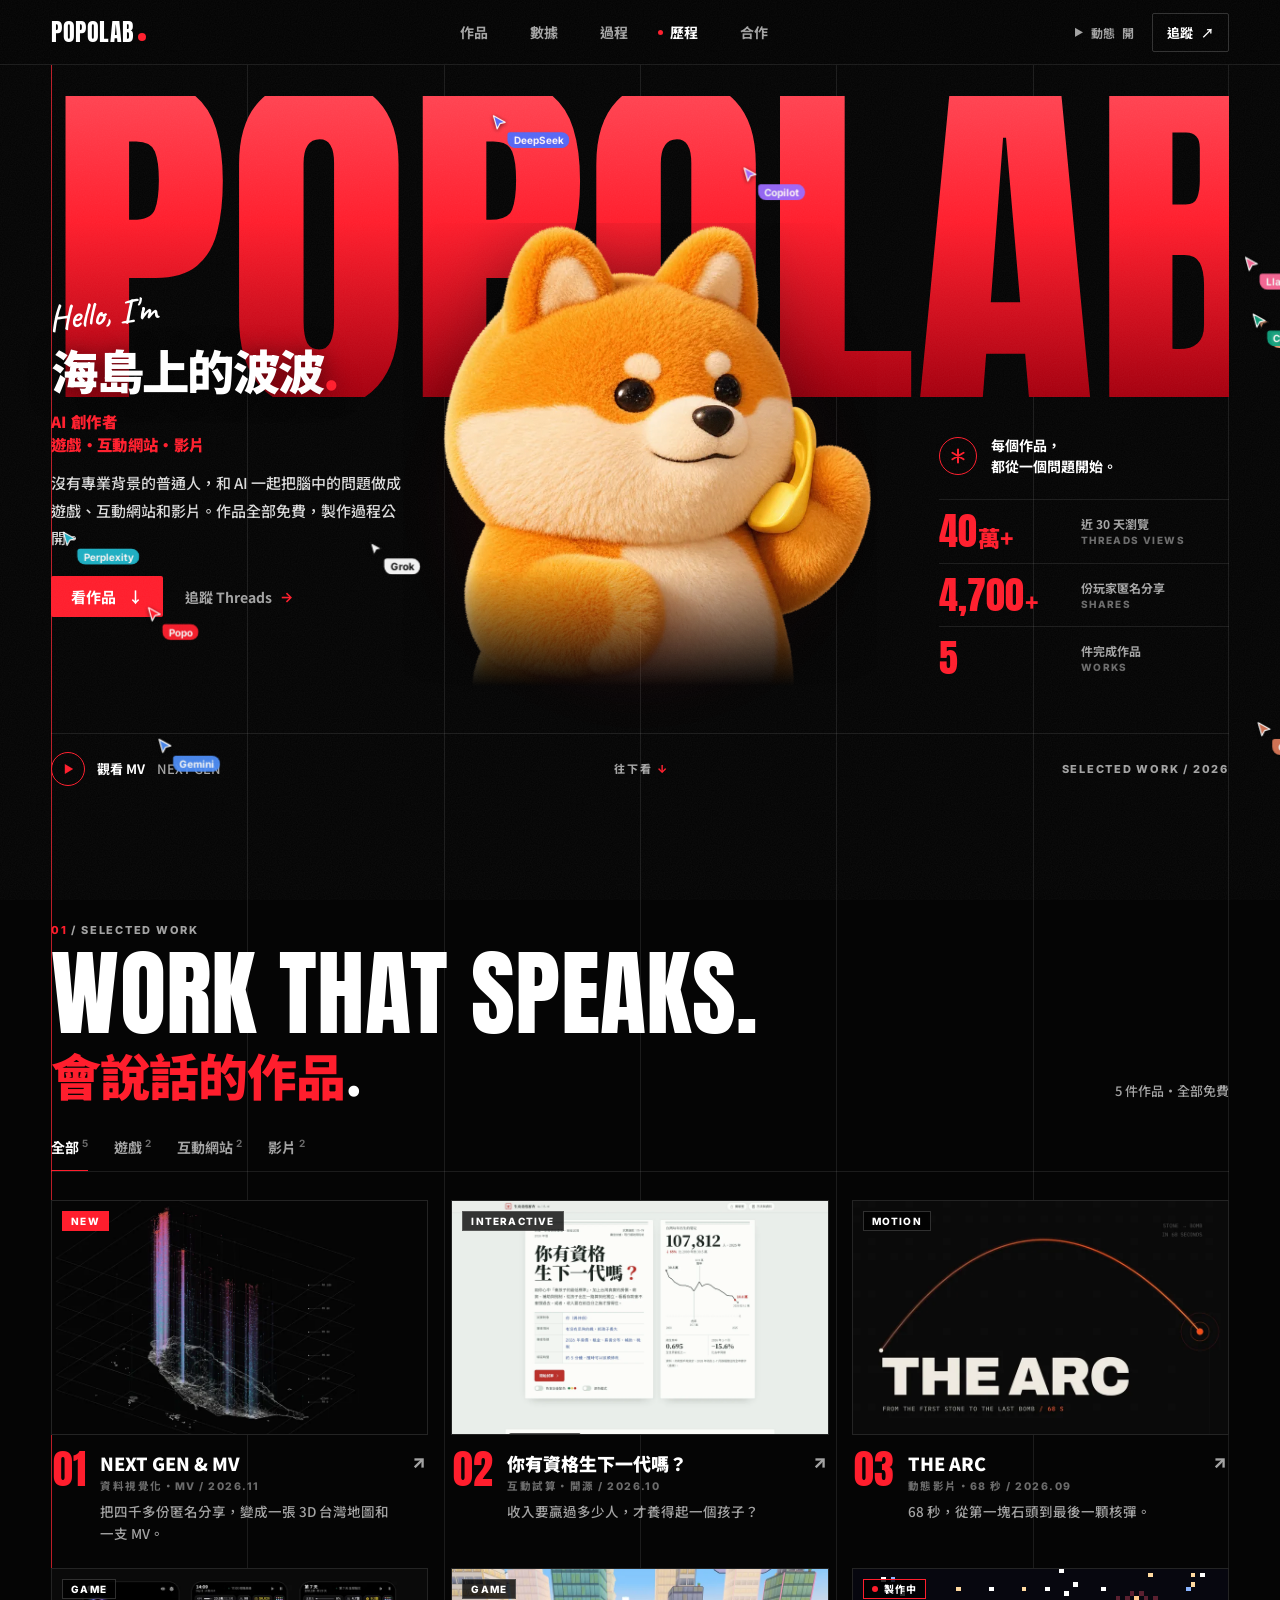
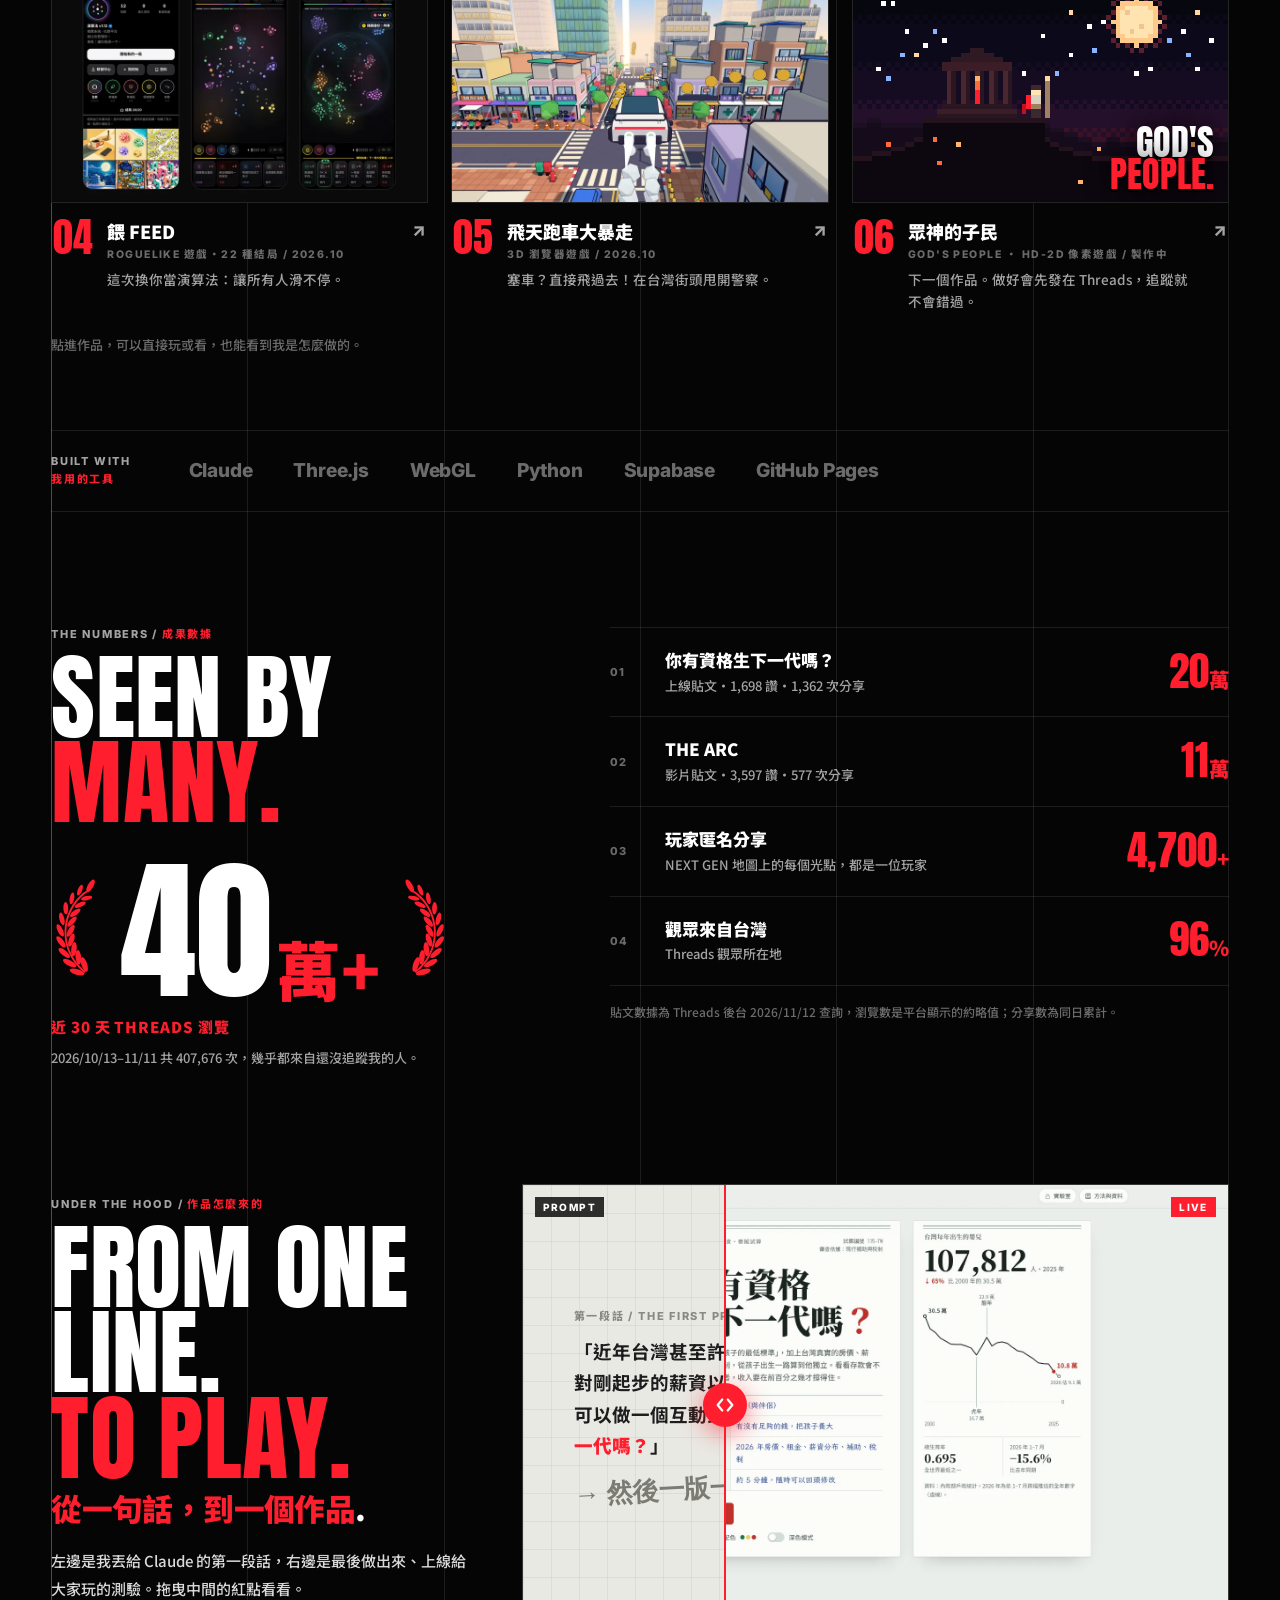
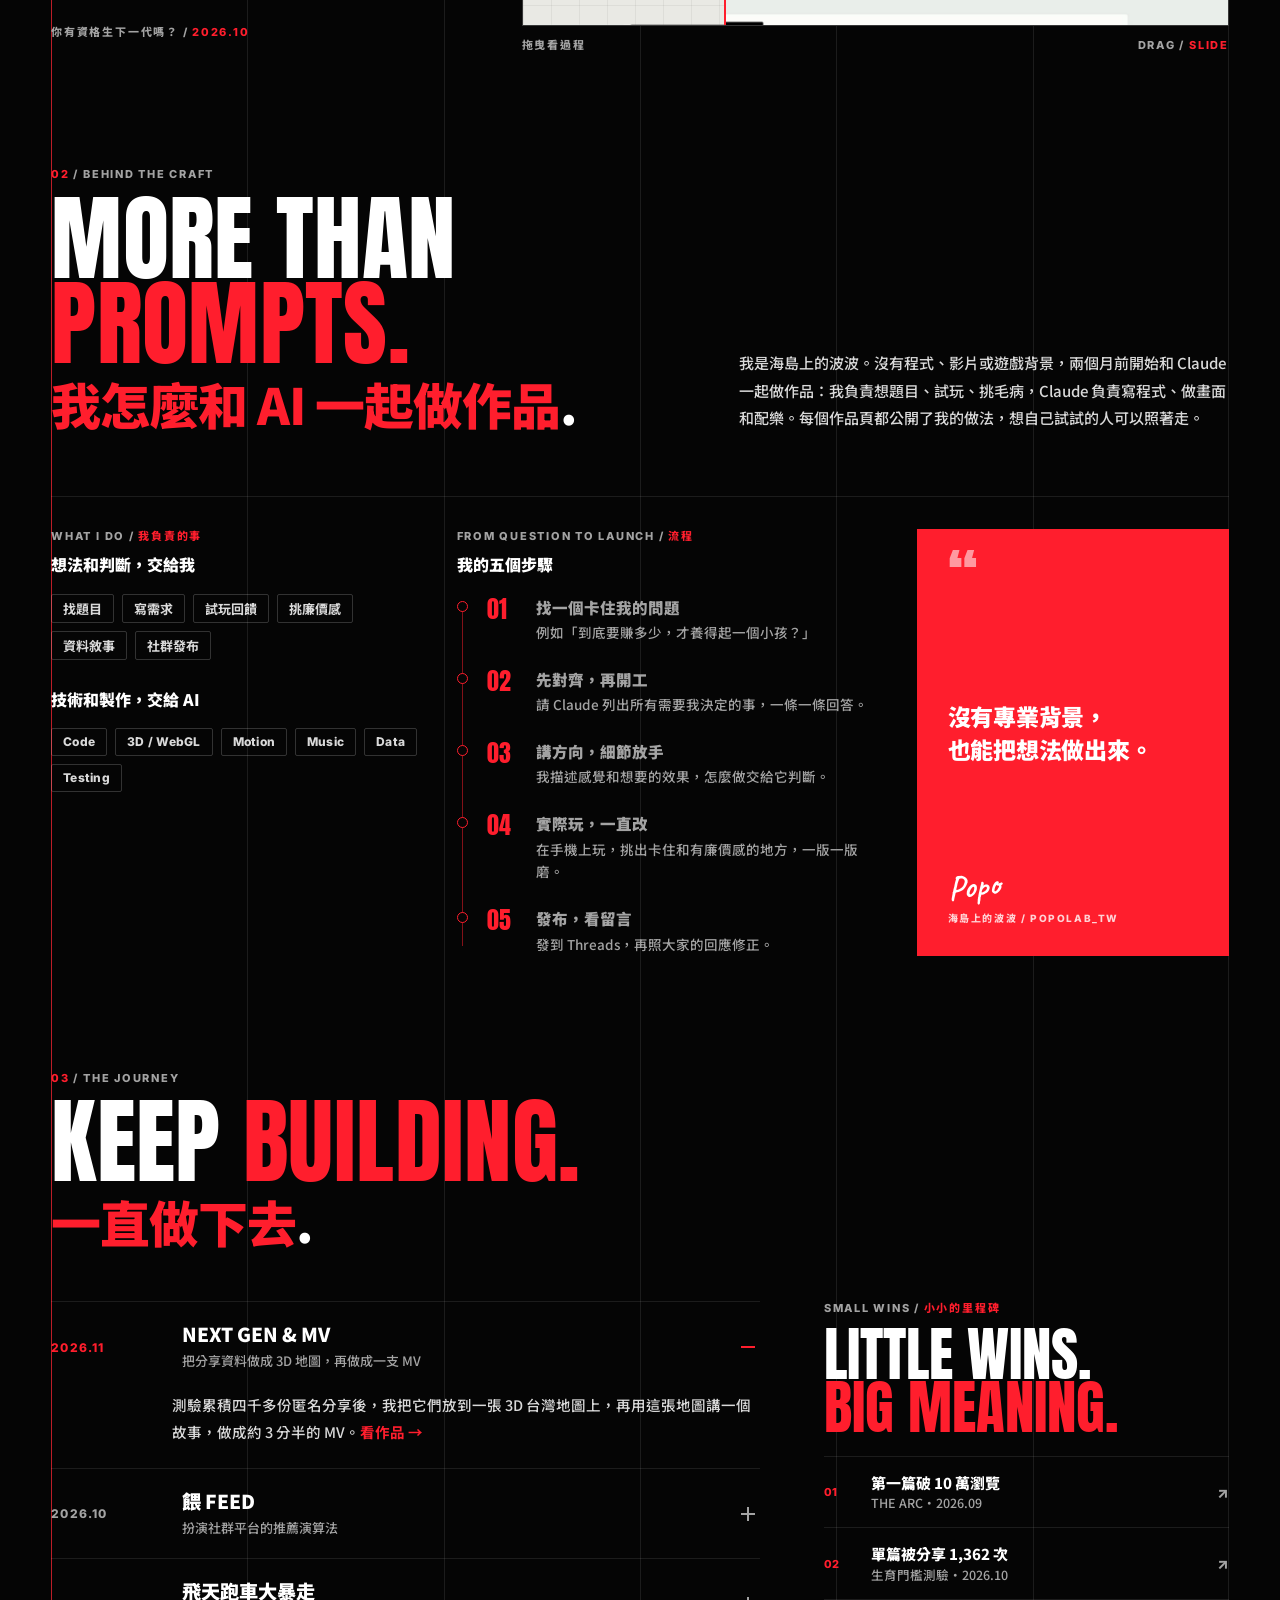
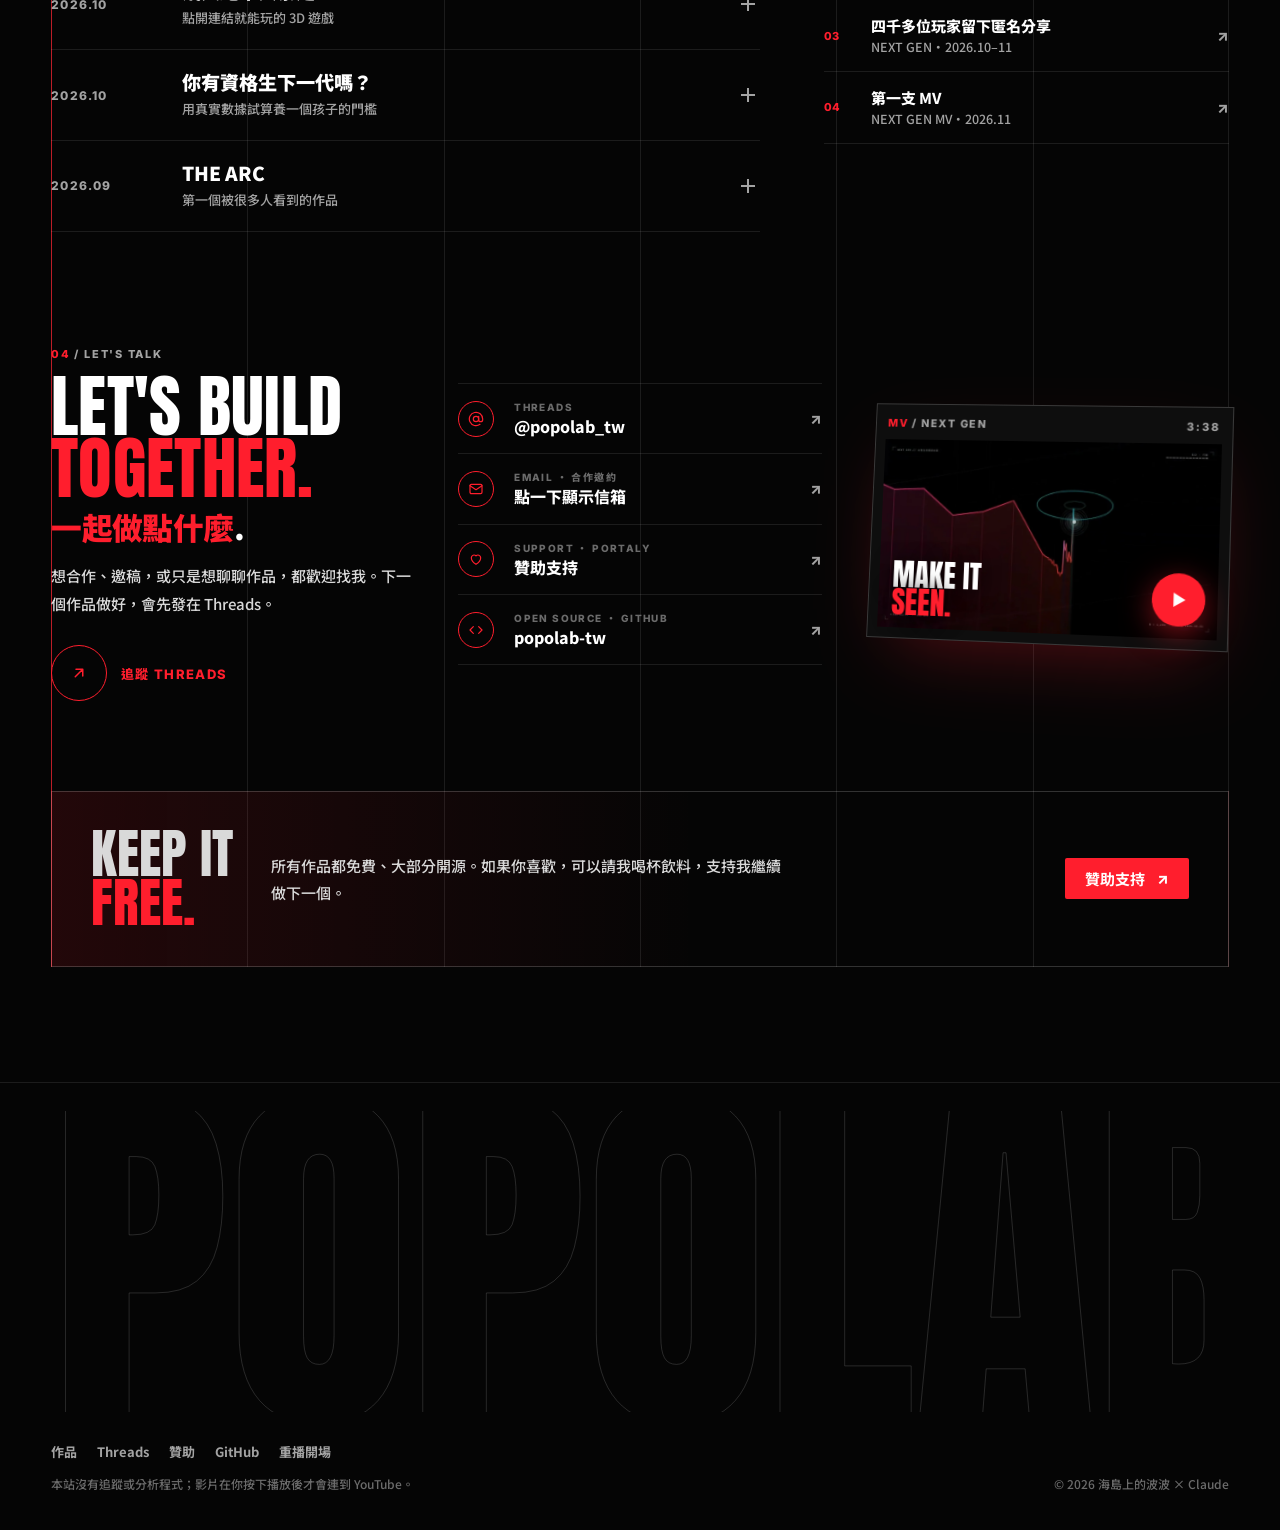
==== index.html @ 21f41334 "CSS／JS 網址加上版本號，更新後重新整理就會抓到新檔 Co-Authored-By: Claude Opus 5.5 <noreply@anthropic.com> Claude-Session:" ====
<!doctype html>
<html lang="zh-Hant">
<head>
<meta charset="utf-8">
<meta name="viewport" content="width=device-width, initial-scale=1, viewport-fit=cover">
<title>海島上的波波｜用 AI 做遊戲、互動作品和影片</title>
<meta name="description" content="一個沒有專業背景的普通人，和 AI 一起把想法做成遊戲、互動網站和影片。作品全部免費，製作過程公開。">
<link rel="canonical" href="https://popolab-tw.github.io/">
<meta name="theme-color" content="#050505">
<meta property="og:type" content="website">
<meta property="og:site_name" content="海島上的波波 POPOLAB">
<meta property="og:title" content="海島上的波波｜用 AI 做遊戲、互動作品和影片">
<meta property="og:description" content="作品全部免費，製作過程公開。生育門檻測驗、NEXT GEN、THE ARC、餵 FEED、飛天跑車大暴走。">
<meta property="og:url" content="https://popolab-tw.github.io/">
<meta property="og:image" content="https://popolab-tw.github.io/assets/img/og-home.jpg">
<meta property="og:image:width" content="1200">
<meta property="og:image:height" content="630">
<meta name="twitter:card" content="summary_large_image">
<link rel="icon" href="/favicon.png" type="image/png">
<link rel="apple-touch-icon" href="/apple-touch-icon.png">
<link rel="preconnect" href="https://fonts.googleapis.com">
<link rel="preconnect" href="https://fonts.gstatic.com" crossorigin>
<link rel="stylesheet" href="https://fonts.googleapis.com/css2?family=Anton&family=Caveat:wght@600&family=Inter:wght@500;700;800&family=Noto+Sans+TC:wght@500;700;900&display=swap">
<link rel="stylesheet" href="/assets/css/site.css?v=465ef6c9">
<script>
(function(){try{var d=document.documentElement,r=matchMedia('(prefers-reduced-motion: reduce)').matches,m=localStorage.getItem('popolab-motion'),i=localStorage.getItem('popolab-intro');if(!r&&m!=='off'&&i!=='off'&&!location.hash&&!(history.scrollRestoration&&window.scrollY>10)){d.classList.add('swarm-pending');setTimeout(function(){if(!window.POPOLAB_SWARM_STARTED)d.classList.remove('swarm-pending')},3500)}}catch(e){}})();
</script>
<script src="/assets/js/site.js?v=db7edd79" defer></script>
<script src="/assets/js/swarm.js?v=23bcf5bb" defer></script>
</head>
<body>
<div class="grain" aria-hidden="true"></div>

<header class="site-header">
  <div class="bar">
    <a class="logo" href="/" data-build aria-label="POPOLAB 首頁">POPOLAB<span class="dot"></span></a>
    <nav class="nav" aria-label="主選單" data-build>
      <a href="#work">作品</a><a href="#numbers">數據</a><a href="#craft">過程</a><a href="#journey">歷程</a><a href="#contact">合作</a>
    </nav>
    <div class="hd-right" data-build>
      <button class="motion-toggle" type="button" aria-pressed="true" title="開關動態效果"><span class="ic">▶</span><span class="tx">動態</span><span class="st">開</span></button>
      <a class="hd-cta" href="https://www.threads.com/@popolab_tw" target="_blank" rel="noopener"><span class="tx">追蹤</span> ↗</a>
    </div>
  </div>
</header>

<main class="page" id="top">
  <div class="guides" aria-hidden="true"><span></span><span></span><span></span><span></span><span></span><span></span></div>

  <!-- HERO -->
  <section class="hero" aria-labelledby="hero-name">
    <p class="mega" data-build="mega" aria-hidden="true">POPOLAB</p>

    <div class="hero-left">
      <span class="hello" data-build>Hello, I'm</span>
      <h1 class="hero-name" id="hero-name" data-build="type">海島上的波波<span class="r">.</span></h1>
      <p class="hero-role" data-build>AI 創作者<br>遊戲・互動網站・影片</p>
      <p class="hero-desc" data-build>沒有專業背景的普通人，和 AI 一起把腦中的問題做成遊戲、互動網站和影片。作品全部免費，製作過程公開。</p>
      <div class="hero-cta" data-build>
        <a class="btn btn-red" href="#work">看作品 <span class="down">↓</span></a>
        <a class="link" href="https://www.threads.com/@popolab_tw" target="_blank" rel="noopener">追蹤 Threads <b>→</b></a>
      </div>
    </div>

    <div class="hero-visual" data-build>
      <img src="/assets/img/shiba-1200.webp" srcset="/assets/img/shiba-640.webp 640w, /assets/img/shiba-1200.webp 1200w" sizes="(max-width:820px) 84vw, (max-width:1100px) 58vw, 40vw" alt="海島上的波波的柴犬吉祥物，正在講電話" width="1200" height="1188" fetchpriority="high">
    </div>

    <div class="hero-right">
      <div class="tagline" data-build>
        <span class="ast" aria-hidden="true"><svg viewBox="0 0 16 16" fill="none" stroke="#ff1e2d" stroke-width="2" stroke-linecap="round"><path d="M8 1.5v13M2.4 4.75l11.2 6.5M2.4 11.25l11.2-6.5"/></svg></span>
        <span>每個作品，<br>都從一個問題開始。</span>
      </div>
      <div class="stats">
        <div class="stat" data-build><span class="n">40<small>萬+</small></span><span class="t">近 30 天瀏覽<span>Threads views</span></span></div>
        <div class="stat" data-build><span class="n">4,700<small>+</small></span><span class="t">份玩家匿名分享<span>Shares</span></span></div>
        <div class="stat" data-build><span class="n">5</span><span class="t">件完成作品<span>Works</span></span></div>
      </div>
    </div>

    <div class="hero-strip" data-build>
      <a class="play-link" href="/works/next-gen/#watch"><span class="play-ic"><svg viewBox="0 0 10 12"><path d="M0 0l10 6-10 6z"/></svg></span>觀看 MV <em>NEXT GEN</em></a>
      <span class="label mid">往下看 <b>↓</b></span>
      <span class="label">Selected work / 2026</span>
    </div>
  </section>

  <!-- 01 作品 -->
  <section class="section" id="work" aria-labelledby="work-title">
    <div class="section-head rv-up">
      <div>
        <p class="label"><b>01</b> / Selected work</p>
        <h2 class="h-en" id="work-title">Work that speaks.</h2>
        <span class="h-zh">會說話的作品<i>.</i></span>
      </div>
      <p class="small">5 件作品・全部免費</p>
    </div>

    <div class="tabs" role="tablist" aria-label="作品分類">
      <button class="tab" role="tab" aria-selected="true" data-filter="all">全部<sup>5</sup></button>
      <button class="tab" role="tab" aria-selected="false" data-filter="game">遊戲<sup>2</sup></button>
      <button class="tab" role="tab" aria-selected="false" data-filter="interactive">互動網站<sup>2</sup></button>
      <button class="tab" role="tab" aria-selected="false" data-filter="video">影片<sup>2</sup></button>
    </div>

    <div class="work-grid">
      <a class="card rv-up" href="/works/next-gen/" data-cat="video interactive">
        <div class="thumb"><span class="tag live">New</span><img src="/assets/works/next-gen/cover-800.webp" srcset="/assets/works/next-gen/cover-800.webp 800w, /assets/works/next-gen/cover.webp 1600w" sizes="(max-width:820px) 100vw, 33vw" alt="NEXT GEN 的 3D 台灣地圖，布滿玩家分享的光點" width="1600" height="1000" loading="lazy"></div>
        <div class="meta"><span class="no">01</span><span class="ttl">NEXT GEN & MV<small>資料視覺化・MV / 2026.11</small><span class="hook">把四千多份匿名分享，變成一張 3D 台灣地圖和一支 MV。</span></span><span class="go" aria-hidden="true">↗</span></div>
      </a>
      <a class="card rv-up" href="/works/fertility-test/" data-cat="interactive">
        <div class="thumb"><span class="tag">Interactive</span><img src="/assets/works/fertility-test/cover-800.webp" srcset="/assets/works/fertility-test/cover-800.webp 800w, /assets/works/fertility-test/cover.webp 1600w" sizes="(max-width:820px) 100vw, 33vw" alt="互動測驗「你有資格生下一代嗎？」封面" width="1600" height="1000" loading="lazy"></div>
        <div class="meta"><span class="no">02</span><span class="ttl">你有資格生下一代嗎？<small>互動試算・開源 / 2026.10</small><span class="hook">收入要贏過多少人，才養得起一個孩子？</span></span><span class="go" aria-hidden="true">↗</span></div>
      </a>
      <a class="card rv-up" href="/works/the-arc/" data-cat="video">
        <div class="thumb"><span class="tag">Motion</span><img src="/assets/works/the-arc/cover-800.webp" srcset="/assets/works/the-arc/cover-800.webp 800w, /assets/works/the-arc/cover.webp 1600w" sizes="(max-width:820px) 100vw, 33vw" alt="THE ARC 影片畫面" width="1600" height="1000" loading="lazy"></div>
        <div class="meta"><span class="no">03</span><span class="ttl">THE ARC<small>動態影片・68 秒 / 2026.09</small><span class="hook">68 秒，從第一塊石頭到最後一顆核彈。</span></span><span class="go" aria-hidden="true">↗</span></div>
      </a>
      <a class="card rv-up" href="/works/feed/" data-cat="game">
        <div class="thumb"><span class="tag">Game</span><img src="/assets/works/feed/cover-800.webp" srcset="/assets/works/feed/cover-800.webp 800w, /assets/works/feed/cover.webp 1600w" sizes="(max-width:820px) 100vw, 33vw" alt="遊戲「餵 FEED」畫面" width="1600" height="1000" loading="lazy"></div>
        <div class="meta"><span class="no">04</span><span class="ttl">餵 FEED<small>Roguelike 遊戲・22 種結局 / 2026.10</small><span class="hook">這次換你當演算法：讓所有人滑不停。</span></span><span class="go" aria-hidden="true">↗</span></div>
      </a>
      <a class="card rv-up" href="/works/flying-car/" data-cat="game">
        <div class="thumb"><span class="tag">Game</span><img src="/assets/works/flying-car/cover-800.webp" srcset="/assets/works/flying-car/cover-800.webp 800w, /assets/works/flying-car/cover.webp 1600w" sizes="(max-width:820px) 100vw, 33vw" alt="遊戲「飛天跑車大暴走」畫面" width="1600" height="1000" loading="lazy"></div>
        <div class="meta"><span class="no">05</span><span class="ttl">飛天跑車大暴走<small>3D 瀏覽器遊戲 / 2026.10</small><span class="hook">塞車？直接飛過去！在台灣街頭甩開警察。</span></span><span class="go" aria-hidden="true">↗</span></div>
      </a>
      <a class="card card-wip rv-up" href="https://www.threads.com/@popolab_tw" target="_blank" rel="noopener" data-cat="game">
        <div class="thumb"><span class="tag wip"><i></i>製作中</span><img src="/assets/img/gods-teaser.svg" alt="像素風預告圖：月光下山丘上的神殿，和一個披紅斗篷的旅人" width="1600" height="1000" loading="lazy"><span class="wip-title" aria-hidden="true">God's<br><span class="r">People.</span></span></div>
        <div class="meta"><span class="no">06</span><span class="ttl">眾神的子民<small>God's People ・ HD-2D 像素遊戲 / 製作中</small><span class="hook">下一個作品。做好會先發在 Threads，追蹤就不會錯過。</span></span><span class="go" aria-hidden="true">↗</span></div>
      </a>
    </div>
    <p class="grid-note">點進作品，可以直接玩或看，也能看到我是怎麼做的。</p>

    <div class="tools rv-up">
      <p class="label">Built with<br><b>我用的工具</b></p>
      <ul>
        <li>Claude</li><li>Three.js</li><li>WebGL</li><li>Python</li><li>Supabase</li><li>GitHub Pages</li>
      </ul>
    </div>
  </section>

  <!-- 數據 -->
  <section class="section" id="numbers" aria-labelledby="num-title">
    <div class="numbers">
      <div class="rv-up">
        <p class="label">The numbers / <b>成果數據</b></p>
        <h2 class="h-en" id="num-title">Seen by<br><span class="r">many.</span></h2>
        <div class="big-stat">
          <svg viewBox="0 0 70 140" aria-hidden="true"><path d="M41.8,118.9 L40.1,117.5 L38.5,116.1 L36.9,114.6 L35.4,113.1 L33.9,111.5 L32.5,109.9 L31.1,108.2 L29.8,106.4 L28.6,104.7 L27.4,102.9 L26.3,101.0 L25.3,99.1 L24.3,97.2 L23.4,95.2 L22.5,93.2 L21.7,91.2 L21.0,89.2 L20.4,87.1 L19.8,85.0 L19.4,82.9 L18.9,80.8 L18.6,78.6 L18.3,76.5 L18.2,74.3 L18.0,72.2 L18.0,70.0 L18.0,67.8 L18.2,65.7 L18.3,63.5 L18.6,61.4 L18.9,59.2 L19.4,57.1 L19.8,55.0 L20.4,52.9 L21.0,50.8 L21.7,48.8 L22.5,46.8 L23.4,44.8 L24.3,42.8 L25.3,40.9 L26.3,39.0 L27.4,37.1 L28.6,35.3 L29.8,33.6 L31.1,31.8 L32.5,30.1 L33.9,28.5 L35.4,26.9 L36.9,25.4 L38.5,23.9 L40.1,22.5 L41.8,21.1 L43.6,19.8" fill="none" stroke="currentColor" stroke-width="2.4" stroke-linecap="round"/><ellipse cx="32.4" cy="119.3" rx="3.6" ry="9.5" transform="rotate(-254 32.4 119.3)"/><ellipse cx="41.4" cy="109.9" rx="3.6" ry="9.5" transform="rotate(-198 41.4 109.9)"/><ellipse cx="23.2" cy="108.3" rx="3.5" ry="9.2" transform="rotate(-242 23.2 108.3)"/><ellipse cx="34.0" cy="101.0" rx="3.5" ry="9.2" transform="rotate(-186 34.0 101.0)"/><ellipse cx="16.5" cy="95.7" rx="3.4" ry="8.9" transform="rotate(-230 16.5 95.7)"/><ellipse cx="28.5" cy="90.8" rx="3.4" ry="8.9" transform="rotate(-174 28.5 90.8)"/><ellipse cx="12.5" cy="81.9" rx="3.3" ry="8.6" transform="rotate(-218 12.5 81.9)"/><ellipse cx="25.3" cy="79.6" rx="3.3" ry="8.6" transform="rotate(-162 25.3 79.6)"/><ellipse cx="11.5" cy="67.6" rx="3.2" ry="8.4" transform="rotate(-206 11.5 67.6)"/><ellipse cx="24.5" cy="68.1" rx="3.2" ry="8.4" transform="rotate(-150 24.5 68.1)"/><ellipse cx="13.5" cy="53.4" rx="3.1" ry="8.1" transform="rotate(-194 13.5 53.4)"/><ellipse cx="26.1" cy="56.6" rx="3.1" ry="8.1" transform="rotate(-138 26.1 56.6)"/><ellipse cx="18.4" cy="40.0" rx="3.0" ry="7.8" transform="rotate(-182 18.4 40.0)"/><ellipse cx="30.1" cy="45.7" rx="3.0" ry="7.8" transform="rotate(-126 30.1 45.7)"/><ellipse cx="26.0" cy="27.8" rx="2.8" ry="7.5" transform="rotate(-170 26.0 27.8)"/><ellipse cx="36.3" cy="35.8" rx="2.8" ry="7.5" transform="rotate(-114 36.3 35.8)"/><ellipse cx="36.0" cy="17.5" rx="2.7" ry="7.2" transform="rotate(-158 36.0 17.5)"/><ellipse cx="44.3" cy="27.5" rx="2.7" ry="7.2" transform="rotate(-102 44.3 27.5)"/><ellipse cx="49.1" cy="12.4" rx="3.4" ry="9" transform="rotate(30 49.1 12.4)"/></svg>
          <span class="n">40<small>萬+</small></span>
          <svg class="flip" viewBox="0 0 70 140" aria-hidden="true"><path d="M41.8,118.9 L40.1,117.5 L38.5,116.1 L36.9,114.6 L35.4,113.1 L33.9,111.5 L32.5,109.9 L31.1,108.2 L29.8,106.4 L28.6,104.7 L27.4,102.9 L26.3,101.0 L25.3,99.1 L24.3,97.2 L23.4,95.2 L22.5,93.2 L21.7,91.2 L21.0,89.2 L20.4,87.1 L19.8,85.0 L19.4,82.9 L18.9,80.8 L18.6,78.6 L18.3,76.5 L18.2,74.3 L18.0,72.2 L18.0,70.0 L18.0,67.8 L18.2,65.7 L18.3,63.5 L18.6,61.4 L18.9,59.2 L19.4,57.1 L19.8,55.0 L20.4,52.9 L21.0,50.8 L21.7,48.8 L22.5,46.8 L23.4,44.8 L24.3,42.8 L25.3,40.9 L26.3,39.0 L27.4,37.1 L28.6,35.3 L29.8,33.6 L31.1,31.8 L32.5,30.1 L33.9,28.5 L35.4,26.9 L36.9,25.4 L38.5,23.9 L40.1,22.5 L41.8,21.1 L43.6,19.8" fill="none" stroke="currentColor" stroke-width="2.4" stroke-linecap="round"/><ellipse cx="32.4" cy="119.3" rx="3.6" ry="9.5" transform="rotate(-254 32.4 119.3)"/><ellipse cx="41.4" cy="109.9" rx="3.6" ry="9.5" transform="rotate(-198 41.4 109.9)"/><ellipse cx="23.2" cy="108.3" rx="3.5" ry="9.2" transform="rotate(-242 23.2 108.3)"/><ellipse cx="34.0" cy="101.0" rx="3.5" ry="9.2" transform="rotate(-186 34.0 101.0)"/><ellipse cx="16.5" cy="95.7" rx="3.4" ry="8.9" transform="rotate(-230 16.5 95.7)"/><ellipse cx="28.5" cy="90.8" rx="3.4" ry="8.9" transform="rotate(-174 28.5 90.8)"/><ellipse cx="12.5" cy="81.9" rx="3.3" ry="8.6" transform="rotate(-218 12.5 81.9)"/><ellipse cx="25.3" cy="79.6" rx="3.3" ry="8.6" transform="rotate(-162 25.3 79.6)"/><ellipse cx="11.5" cy="67.6" rx="3.2" ry="8.4" transform="rotate(-206 11.5 67.6)"/><ellipse cx="24.5" cy="68.1" rx="3.2" ry="8.4" transform="rotate(-150 24.5 68.1)"/><ellipse cx="13.5" cy="53.4" rx="3.1" ry="8.1" transform="rotate(-194 13.5 53.4)"/><ellipse cx="26.1" cy="56.6" rx="3.1" ry="8.1" transform="rotate(-138 26.1 56.6)"/><ellipse cx="18.4" cy="40.0" rx="3.0" ry="7.8" transform="rotate(-182 18.4 40.0)"/><ellipse cx="30.1" cy="45.7" rx="3.0" ry="7.8" transform="rotate(-126 30.1 45.7)"/><ellipse cx="26.0" cy="27.8" rx="2.8" ry="7.5" transform="rotate(-170 26.0 27.8)"/><ellipse cx="36.3" cy="35.8" rx="2.8" ry="7.5" transform="rotate(-114 36.3 35.8)"/><ellipse cx="36.0" cy="17.5" rx="2.7" ry="7.2" transform="rotate(-158 36.0 17.5)"/><ellipse cx="44.3" cy="27.5" rx="2.7" ry="7.2" transform="rotate(-102 44.3 27.5)"/><ellipse cx="49.1" cy="12.4" rx="3.4" ry="9" transform="rotate(30 49.1 12.4)"/></svg>
        </div>
        <p class="big-cap">近 30 天 THREADS 瀏覽</p>
        <p class="small big-sub">2026/10/13–11/11 共 407,676 次，幾乎都來自還沒追蹤我的人。</p>
      </div>
      <div class="rv-up">
        <div class="rows">
          <div class="row"><span class="i">01</span><span class="rt">你有資格生下一代嗎？<small>上線貼文・1,698 讚・1,362 次分享</small></span><span class="rv">20<small>萬</small></span></div>
          <div class="row"><span class="i">02</span><span class="rt">THE ARC<small>影片貼文・3,597 讚・577 次分享</small></span><span class="rv">11<small>萬</small></span></div>
          <div class="row"><span class="i">03</span><span class="rt">玩家匿名分享<small>NEXT GEN 地圖上的每個光點，都是一位玩家</small></span><span class="rv">4,700<small>+</small></span></div>
          <div class="row"><span class="i">04</span><span class="rt">觀眾來自台灣<small>Threads 觀眾所在地</small></span><span class="rv">96<small>%</small></span></div>
        </div>
        <p class="foot-note">貼文數據為 Threads 後台 2026/11/12 查詢，瀏覽數是平台顯示的約略值；分享數為同日累計。</p>
      </div>
    </div>
  </section>

  <!-- 拖曳對比 -->
  <section class="section" aria-labelledby="under-title">
    <div class="under">
      <div class="rv-up">
        <p class="label">Under the hood / <b>作品怎麼來的</b></p>
        <h2 class="h-en" id="under-title">From one line.<br><span class="r">To play.</span></h2>
        <span class="h-zh" style="font-size:clamp(24px,2.4vw,36px)">從一句話，到一個作品<i>.</i></span>
        <p class="lede" style="margin-top:22px">左邊是我丟給 Claude 的第一段話，右邊是最後做出來、上線給大家玩的測驗。拖曳中間的紅點看看。</p>
        <p class="label" style="margin-top:22px">你有資格生下一代嗎？ / <b>2026.10</b></p>
      </div>
      <div class="rv-up">
        <div class="ba" style="--pos:50%">
          <div class="ba-after"><picture><source media="(max-width:820px)" srcset="/assets/works/fertility-test/shot-m-01.webp"><img src="/assets/works/fertility-test/cover.webp" alt="完成的測驗封面" width="1600" height="1000" loading="lazy"></picture></div>
          <div class="ba-before" aria-hidden="true">
            <div class="paper">
              <p class="q-label">第一段話 / The first prompt</p>
              <p class="q">「近年台灣甚至許多國家都生育率低下，人口負成長，年輕人面對剛起步的薪資以及瘋漲的物價卻也無能為力……所以也許我們可以做一個互動式模擬測驗……遊戲名字就叫做：<mark>你有資格生下一代嗎？</mark>」</p>
              <span class="note">→ 然後一版一版改到上線</span>
            </div>
          </div>
          <span class="ba-tag l">Prompt</span><span class="ba-tag rr">Live</span>
          <div class="ba-handle" aria-hidden="true"></div>
          <input type="range" min="0" max="100" value="50" aria-label="拖曳比較：第一段話與完成作品">
        </div>
        <div class="ba-cap"><span class="label">拖曳看過程</span><span class="label">Drag / <b>Slide</b></span></div>
      </div>
    </div>
  </section>

  <!-- 02 過程 -->
  <section class="section" id="craft" aria-labelledby="craft-title">
    <div class="craft-top">
      <div class="rv-up">
        <p class="label"><b>02</b> / Behind the craft</p>
        <h2 class="h-en" id="craft-title">More than<br><span class="r">prompts.</span></h2>
        <span class="h-zh">我怎麼和 AI 一起做作品<i>.</i></span>
      </div>
      <p class="lede rv-up">我是海島上的波波。沒有程式、影片或遊戲背景，兩個月前開始和 Claude 一起做作品：我負責想題目、試玩、挑毛病，Claude 負責寫程式、做畫面和配樂。每個作品頁都公開了我的做法，想自己試試的人可以照著走。</p>
    </div>
    <div class="craft">
      <div class="rv-up">
        <p class="label">What I do / <b>我負責的事</b></p>
        <p class="col-title">想法和判斷，交給我</p>
        <div class="chips">
          <span class="chip">找題目</span><span class="chip">寫需求</span><span class="chip">試玩回饋</span><span class="chip">挑廉價感</span><span class="chip">資料敘事</span><span class="chip">社群發布</span>
        </div>
        <p class="col-title" style="margin-top:28px">技術和製作，交給 AI</p>
        <div class="chips">
          <span class="chip en">Code</span><span class="chip en">3D / WebGL</span><span class="chip en">Motion</span><span class="chip en">Music</span><span class="chip en">Data</span><span class="chip en">Testing</span>
        </div>
      </div>
      <div class="rv-up">
        <p class="label">From question to launch / <b>流程</b></p>
        <p class="col-title">我的五個步驟</p>
        <ol class="steps">
          <li class="step"><span class="sn">01</span><span><b>找一個卡住我的問題</b><span>例如「到底要賺多少，才養得起一個小孩？」</span></span></li>
          <li class="step"><span class="sn">02</span><span><b>先對齊，再開工</b><span>請 Claude 列出所有需要我決定的事，一條一條回答。</span></span></li>
          <li class="step"><span class="sn">03</span><span><b>講方向，細節放手</b><span>我描述感覺和想要的效果，怎麼做交給它判斷。</span></span></li>
          <li class="step"><span class="sn">04</span><span><b>實際玩，一直改</b><span>在手機上玩，挑出卡住和有廉價感的地方，一版一版磨。</span></span></li>
          <li class="step" style="padding-bottom:0"><span class="sn">05</span><span><b>發布，看留言</b><span>發到 Threads，再照大家的回應修正。</span></span></li>
        </ol>
      </div>
      <div class="quote-card rv-up">
        <span class="qm" aria-hidden="true">“</span>
        <blockquote>沒有專業背景，<br>也能把想法做出來。</blockquote>
        <div><span class="sig">Popo</span><p class="who">海島上的波波 / popolab_tw</p></div>
      </div>
    </div>
  </section>

  <!-- 03 歷程 -->
  <section class="section" id="journey" aria-labelledby="journey-title">
    <p class="label rv-up"><b>03</b> / The journey</p>
    <h2 class="h-en rv-up" id="journey-title">Keep <span class="r">building.</span></h2>
    <span class="h-zh rv-up">一直做下去<i>.</i></span>
    <div class="journey">
      <div class="tl rv-up">
        <details open>
          <summary><span class="when now">2026.11</span><span class="what">NEXT GEN & MV<small>把分享資料做成 3D 地圖，再做成一支 MV</small></span><span class="pm" aria-hidden="true"></span></summary>
          <p class="body">測驗累積四千多份匿名分享後，我把它們放到一張 3D 台灣地圖上，再用這張地圖講一個故事，做成約 3 分半的 MV。<a href="/works/next-gen/">看作品 →</a></p>
        </details>
        <details>
          <summary><span class="when">2026.10</span><span class="what">餵 FEED<small>扮演社群平台的推薦演算法</small></span><span class="pm" aria-hidden="true"></span></summary>
          <p class="body">手機直式的 roguelike 經營模擬，一輪 12 天、22 種結局，改了五十多版。<a href="/works/feed/">看作品 →</a></p>
        </details>
        <details>
          <summary><span class="when">2026.10</span><span class="what">飛天跑車大暴走<small>點開連結就能玩的 3D 遊戲</small></span><span class="pm" aria-hidden="true"></span></summary>
          <p class="body">第一版太寫實，整個重做成卡通比例的台灣街頭，路人、警車、直升機一起亂成一團。<a href="/works/flying-car/">看作品 →</a></p>
        </details>
        <details>
          <summary><span class="when">2026.10</span><span class="what">你有資格生下一代嗎？<small>用真實數據試算養一個孩子的門檻</small></span><span class="pm" aria-hidden="true"></span></summary>
          <p class="body">10/13 晚上發文，第一篇反應普通，換一個更直接的說法再發，幾天內就有四千多人分享結果。<a href="/works/fertility-test/">看作品 →</a></p>
        </details>
        <details>
          <summary><span class="when">2026.09</span><span class="what">THE ARC<small>第一個被很多人看到的作品</small></span><span class="pm" aria-hidden="true"></span></summary>
          <p class="body">68 秒的武器演進動態影片，畫面和配樂全部用程式做出來，在 Threads 上約 11 萬次瀏覽。<a href="/works/the-arc/">看作品 →</a></p>
        </details>
      </div>
      <div class="wins rv-up">
        <p class="label">Small wins / <b>小小的里程碑</b></p>
        <h3>Little wins.<br><span class="r">Big meaning.</span></h3>
        <ol>
          <li><a href="/works/the-arc/"><span class="wi">01</span><span class="wt">第一篇破 10 萬瀏覽<small>THE ARC・2026.09</small></span><span class="wa">↗</span></a></li>
          <li><a href="/works/fertility-test/"><span class="wi">02</span><span class="wt">單篇被分享 1,362 次<small>生育門檻測驗・2026.10</small></span><span class="wa">↗</span></a></li>
          <li><a href="/works/next-gen/"><span class="wi">03</span><span class="wt">四千多位玩家留下匿名分享<small>NEXT GEN・2026.10–11</small></span><span class="wa">↗</span></a></li>
          <li><a href="/works/next-gen/#watch"><span class="wi">04</span><span class="wt">第一支 MV<small>NEXT GEN MV・2026.11</small></span><span class="wa">↗</span></a></li>
        </ol>
      </div>
    </div>
  </section>

  <!-- 04 合作 -->
  <section class="section" id="contact" aria-labelledby="contact-title">
    <div class="contact">
      <div class="rv-up">
        <p class="label"><b>04</b> / Let's talk</p>
        <h2 class="h-en" id="contact-title">Let's build<br><span class="r">together.</span></h2>
        <span class="h-zh" style="font-size:clamp(24px,2.4vw,36px)">一起做點什麼<i>.</i></span>
        <p class="lede" style="margin-top:18px">想合作、邀稿，或只是想聊聊作品，都歡迎找我。下一個作品做好，會先發在 Threads。</p>
        <a class="circle-cta" href="https://www.threads.com/@popolab_tw" target="_blank" rel="noopener"><span class="c"><svg viewBox="0 0 24 24" fill="none" stroke-width="2" stroke-linecap="round" stroke-linejoin="round"><path d="M7 17L17 7M8 7h9v9"/></svg></span>追蹤 Threads</a>
      </div>
      <div class="contact-list rv-up">
        <a class="ci" href="https://www.threads.com/@popolab_tw" target="_blank" rel="noopener">
          <span class="ico"><svg viewBox="0 0 24 24"><circle cx="12" cy="12" r="4"/><path d="M16 8v5a3 3 0 0 0 6 0v-1a10 10 0 1 0-4 8"/></svg></span>
          <span class="ct"><small>Threads</small>@popolab_tw</span><span class="ca">↗</span>
        </a>
        <a class="ci" href="#" data-mail="jasontzeng123|gmail.com">
          <span class="ico"><svg viewBox="0 0 24 24"><rect x="3" y="5" width="18" height="14" rx="2"/><path d="M3 7l9 6 9-6"/></svg></span>
          <span class="ct"><small>Email ・ 合作邀約</small><span data-mail-text>點一下顯示信箱</span></span><span class="ca">↗</span>
        </a>
        <a class="ci" href="https://portaly.cc/popolab_tw/support?utm_source=popolab-site&amp;utm_medium=contact" target="_blank" rel="noopener">
          <span class="ico"><svg viewBox="0 0 24 24"><path d="M12 20s-7-4.4-7-10a4 4 0 0 1 7-2.6A4 4 0 0 1 19 10c0 5.6-7 10-7 10z"/></svg></span>
          <span class="ct"><small>Support ・ Portaly</small>贊助支持</span><span class="ca">↗</span>
        </a>
        <a class="ci" href="https://github.com/popolab-tw" target="_blank" rel="noopener">
          <span class="ico"><svg viewBox="0 0 24 24"><path d="M8 7l-5 5 5 5M16 7l5 5-5 5"/></svg></span>
          <span class="ct"><small>Open source ・ GitHub</small>popolab-tw</span><span class="ca">↗</span>
        </a>
      </div>
      <div class="tilt-wrap rv-up">
        <a class="tilt-card" href="/works/next-gen/#watch" aria-label="觀看 NEXT GEN MV">
          <div class="tc-top"><span class="label"><b>MV</b> / NEXT GEN</span><span class="label">3:38</span></div>
          <img src="/assets/works/next-gen/mv-poster.webp" alt="" width="1600" height="900" loading="lazy">
          <span class="tc-title">Make it<br><span class="r">seen.</span></span>
          <span class="tc-play" aria-hidden="true"><svg viewBox="0 0 10 12"><path d="M0 0l10 6-10 6z"/></svg></span>
        </a>
      </div>
    </div>

    <div class="support rv-up">
      <p class="sp-big">Keep it<br><span class="r">free.</span></p>
      <p>所有作品都免費、大部分開源。如果你喜歡，可以請我喝杯飲料，支持我繼續做下一個。</p>
      <a class="btn btn-red" href="https://portaly.cc/popolab_tw/support?utm_source=popolab-site&amp;utm_medium=home" target="_blank" rel="noopener">贊助支持 <span class="arr">↗</span></a>
    </div>
  </section>
</main>

<footer class="site-footer">
  <div class="ft">
    <p class="ft-mega" aria-hidden="true">POPOLAB</p>
    <div>
      <div class="ft-links">
        <a href="#work">作品</a><a href="https://www.threads.com/@popolab_tw" target="_blank" rel="noopener">Threads</a><a href="https://portaly.cc/popolab_tw/support?utm_source=popolab-site&amp;utm_medium=footer" target="_blank" rel="noopener">贊助</a><a href="https://github.com/popolab-tw" target="_blank" rel="noopener">GitHub</a><button type="button" data-replay>重播開場</button>
      </div>
      <p class="ft-copy" style="margin-top:12px">本站沒有追蹤或分析程式；影片在你按下播放後才會連到 YouTube。</p>
    </div>
    <p class="ft-copy">© <span data-year>2026</span> 海島上的波波 × Claude</p>
  </div>
</footer>
</body>
</html>
---- assets/css/site.css ----
/* =========================================================
   POPOLAB — 海島上的波波 作品網站
   高對比：純黑底、純白字、單一正紅
   ========================================================= */
:root{
  --bg:#050505;
  --surface:#0e0e0e;
  --surface-2:#161616;
  --line:rgba(255,255,255,.09);
  --line-strong:rgba(255,255,255,.18);
  --ink:#ffffff;
  --ink-2:#d9d9d9;
  --mute:#a3a3a3;
  --dim:#6b6b6b;
  --red:#ff1e2d;
  --red-hi:#ff4452;
  --red-lo:#a5000f;
  --blue:#2f8cff;           /* 游標施工用的選取框藍 */
  --display:"Anton","Impact","Arial Narrow",sans-serif;
  --zh:"Noto Sans TC","PingFang TC","Microsoft JhengHei",system-ui,sans-serif;
  --ui:"Inter","Noto Sans TC","PingFang TC",system-ui,sans-serif;
  --script:"Caveat",cursive;
  --pad:clamp(16px,4vw,56px);
  --maxw:1520px;
  color-scheme:dark;
}
*,*::before,*::after{box-sizing:border-box}
html{-webkit-text-size-adjust:100%;scroll-behavior:smooth;scroll-padding-top:72px;background:var(--bg)}
body{margin:0;background:var(--bg);color:var(--ink);font-family:var(--zh);font-size:16px;line-height:1.7;-webkit-font-smoothing:antialiased;overflow-x:hidden}
img,video,iframe{display:block;max-width:100%}
img{height:auto}
a{color:inherit;text-decoration:none}
button{font:inherit;color:inherit;background:none;border:0;padding:0;cursor:pointer}
p{margin:0}
h1,h2,h3,h4{margin:0;font-weight:900}
ul,ol{margin:0;padding:0;list-style:none}
:focus-visible{outline:2px solid var(--red);outline-offset:3px}
::selection{background:var(--red);color:#fff}

/* 顆粒雜訊：很淡，只在大面積黑上隱約看得到，不把黑色洗灰 */
.grain{position:fixed;inset:0;pointer-events:none;z-index:90;opacity:.035;mix-blend-mode:screen;
  background-image:url("data:image/svg+xml,%3Csvg xmlns='http://www.w3.org/2000/svg' width='180' height='180'%3E%3Cfilter id='n'%3E%3CfeTurbulence type='fractalNoise' baseFrequency='.85' numOctaves='2' stitchTiles='stitch'/%3E%3CfeColorMatrix values='0 0 0 0 1 0 0 0 0 1 0 0 0 0 1 0 0 0 1.4 -.35'/%3E%3C/filter%3E%3Crect width='100%25' height='100%25' filter='url(%23n)'/%3E%3C/svg%3E")}

/* 版面網格：淡淡的直線 + 左側紅線 */
.page{position:relative;max-width:var(--maxw);margin:0 auto;padding:0 var(--pad)}
.guides{position:absolute;inset:0 var(--pad);pointer-events:none;display:grid;grid-template-columns:repeat(6,1fr);z-index:0}
.guides span{border-left:1px solid var(--line)}
.guides span:last-child{border-right:1px solid var(--line)}
.guides::before{content:"";position:absolute;left:0;top:0;bottom:0;width:1px;background:var(--red);opacity:.7}

/* ---------- 共用文字元件 ---------- */
.label{font:800 11px/1.3 var(--ui);letter-spacing:.16em;text-transform:uppercase;color:var(--mute)}
.label b,.label .r{color:var(--red);font-weight:800}
.h-en{font:400 clamp(52px,7.4vw,124px)/.9 var(--display);text-transform:uppercase;letter-spacing:.004em;margin:14px 0 0}
.h-en .r{color:var(--red)}
.h-zh{display:block;font:900 clamp(30px,3.9vw,64px)/1.12 var(--zh);color:var(--red);letter-spacing:-.02em;margin-top:10px}
.h-zh i{font-style:normal;color:var(--ink)}
.lede{font:500 clamp(15px,1.15vw,17px)/1.85 var(--zh);color:var(--ink-2);max-width:34em}
.small{font:500 13px/1.7 var(--zh);color:var(--mute)}
.num{font-family:var(--display);font-weight:400;letter-spacing:.01em}

/* 按鈕 */
.btn{display:inline-flex;align-items:center;gap:12px;padding:13px 20px;border-radius:2px;font:700 15px/1 var(--zh);transition:background .2s,color .2s,border-color .2s,transform .2s}
.btn-red{background:var(--red);color:#fff}
.btn-red:hover{background:var(--red-hi)}
.btn-line{border:1px solid var(--line-strong);color:var(--ink)}
.btn-line:hover{border-color:var(--ink)}
.btn .arr{font-family:var(--ui);font-weight:800;transition:transform .2s}
.btn:hover .arr{transform:translate(2px,-2px)}
.btn .down{transition:transform .2s}
.btn:hover .down{transform:translateY(3px)}
.link{font:700 14px var(--zh);color:var(--mute);display:inline-flex;gap:8px;align-items:center;transition:color .2s}
.link b{color:var(--red);font-family:var(--ui)}
.link:hover{color:var(--ink)}
.dot{display:inline-block;width:7px;height:7px;border-radius:50%;background:var(--red)}

/* ---------- 頁首 ---------- */
.site-header{position:sticky;top:0;z-index:70;background:rgba(5,5,5,.86);backdrop-filter:blur(10px);-webkit-backdrop-filter:blur(10px);border-bottom:1px solid var(--line)}
.site-header .bar{max-width:var(--maxw);margin:0 auto;padding:0 var(--pad);height:64px;display:flex;align-items:center;justify-content:space-between;gap:20px}
.logo{font:400 24px/1 var(--display);letter-spacing:.02em;display:inline-flex;align-items:center;gap:4px}
.logo .dot{width:8px;height:8px;margin-top:9px}
.nav{display:flex;gap:30px;font:700 14px var(--zh);color:var(--mute)}
.nav a{transition:color .2s;display:inline-flex;align-items:center;gap:7px}
.nav a::before{content:"";width:5px;height:5px;border-radius:50%;background:var(--red);opacity:0;transition:opacity .2s}
.nav a:hover,.nav a.on{color:var(--ink)}
.nav a.on::before{opacity:1}
.hd-right{display:flex;align-items:center;gap:14px}
.motion-toggle{font:700 12px var(--zh);color:var(--mute);display:inline-flex;align-items:center;gap:7px;padding:8px 4px}
.motion-toggle:hover{color:var(--ink)}
.motion-toggle .ic{font-family:var(--ui);font-size:10px}
.hd-cta{border:1px solid var(--line-strong);padding:9px 14px;border-radius:2px;font:700 13px var(--zh);display:inline-flex;gap:8px;transition:border-color .2s,background .2s}
.hd-cta:hover{border-color:var(--red);background:var(--red)}

/* ---------- HERO ---------- */
.hero{position:relative;z-index:1;padding-top:clamp(18px,2.4vw,34px);display:grid;grid-template-columns:minmax(0,1fr) minmax(0,1.15fr) minmax(0,1fr);grid-template-rows:auto auto auto;column-gap:clamp(16px,2.4vw,40px)}
.mega{grid-column:1/-1;grid-row:1;margin:0;font:400 29.4vw/.8 var(--display);letter-spacing:-.005em;text-align:center;white-space:nowrap;
  background:linear-gradient(180deg,var(--red-hi) 0%,var(--red) 42%,var(--red-lo) 100%);-webkit-background-clip:text;background-clip:text;color:transparent;user-select:none;pointer-events:none}
@media (min-width:1520px){.mega{font-size:447px}}
.hero-left{grid-column:1;grid-row:2;position:relative;z-index:2;margin-top:clamp(-136px,-7.4vw,-36px)}
.hello{font:600 clamp(30px,2.7vw,42px)/1 var(--script);display:inline-block;transform:rotate(-6deg);transform-origin:left bottom;margin-bottom:8px;color:var(--ink)}
.hero-name{font:900 clamp(38px,3.7vw,60px)/1.05 var(--zh);letter-spacing:-.035em;white-space:nowrap;text-shadow:0 2px 24px rgba(0,0,0,.6)}
.hero-name .r{color:var(--red)}
.hero-role{margin-top:16px;font:900 clamp(15px,1.2vw,18px)/1.45 var(--zh);color:var(--red);letter-spacing:.02em}
.hero-desc{margin-top:14px;font:500 15px/1.85 var(--zh);color:var(--ink-2);max-width:25em}
.hero-cta{display:flex;flex-wrap:wrap;align-items:center;gap:14px 22px;margin-top:24px}
.hero-visual{grid-column:2;grid-row:1/3;align-self:end;justify-self:center;position:relative;z-index:1;width:min(37vw,560px);margin-bottom:-2px;pointer-events:none}
.hero-visual::before{content:"";position:absolute;left:8%;right:8%;top:18%;bottom:0;background:radial-gradient(closest-side,rgba(255,30,45,.38),rgba(255,30,45,0));filter:blur(30px);z-index:-1}
.hero-visual img{width:100%;height:auto;-webkit-mask-image:linear-gradient(to bottom,#000 74%,transparent 99%);mask-image:linear-gradient(to bottom,#000 74%,transparent 99%);filter:drop-shadow(0 24px 40px rgba(0,0,0,.55))}
.hero-right{grid-column:3;grid-row:2;position:relative;z-index:2;justify-self:end;width:min(100%,290px);margin-top:clamp(24px,3vw,48px)}
.tagline{display:flex;gap:14px;align-items:center;font:700 14px/1.5 var(--zh);margin-bottom:22px}
.ast{width:38px;height:38px;flex:none;border-radius:50%;border:1.5px solid var(--red);display:grid;place-items:center}
.ast svg{width:16px;height:16px}
.stat{display:grid;grid-template-columns:128px 1fr;gap:14px;align-items:center;padding:12px 0;border-top:1px solid var(--line)}
.stat .n{font:400 clamp(36px,3vw,48px)/1 var(--display);color:var(--red);white-space:nowrap}
.stat .n small{font:900 .58em/1 var(--zh);margin-left:1px}
.stat .t{font:700 12px/1.5 var(--zh);color:var(--mute)}
.stat .t span{display:block;font:800 10px/1.4 var(--ui);letter-spacing:.14em;color:var(--dim);text-transform:uppercase}
.hero-strip{grid-column:1/-1;grid-row:3;display:flex;justify-content:space-between;align-items:center;gap:16px;margin-top:clamp(28px,3.4vw,56px);padding:18px 0 22px;border-top:1px solid var(--line);position:relative;z-index:2}
.play-link{display:inline-flex;align-items:center;gap:12px;font:700 13px var(--zh)}
.play-ic{width:34px;height:34px;border-radius:50%;border:1.5px solid var(--red);display:grid;place-items:center;flex:none;transition:background .2s}
.play-ic svg{width:10px;height:10px;fill:var(--red);margin-left:2px;transition:fill .2s}
.play-link:hover .play-ic{background:var(--red)}
.play-link:hover .play-ic svg{fill:#fff}
.play-link em{font-style:normal;color:var(--mute);font-weight:500}

/* 傾斜的作品卡（Hero 中間、合作區右側） */
.tilt-card{display:block;position:relative;border:1px solid var(--line-strong);background:var(--surface);padding:10px;transform:perspective(1200px) rotateY(-9deg) rotateX(4deg) rotate(1.5deg);transition:transform .5s cubic-bezier(.2,.7,.2,1),border-color .3s;box-shadow:0 30px 80px -30px rgba(255,30,45,.35)}
.tilt-card:hover{transform:perspective(1200px) rotateY(-3deg) rotateX(1deg) rotate(.5deg);border-color:var(--red)}
.tilt-card .tc-top{display:flex;justify-content:space-between;align-items:center;padding:2px 2px 10px}
.tilt-card img{width:100%;height:auto;aspect-ratio:16/9;object-fit:cover;background:#111}
.tilt-card .tc-play{position:absolute;right:22px;bottom:22px;width:52px;height:52px;border-radius:50%;background:var(--red);display:grid;place-items:center;box-shadow:0 8px 30px rgba(255,30,45,.5)}
.tilt-card .tc-play svg{width:14px;height:14px;fill:#fff;margin-left:3px}
.tilt-card .tc-title{position:absolute;left:24px;bottom:22px;font:400 clamp(26px,2.4vw,40px)/.92 var(--display);text-transform:uppercase;text-shadow:0 2px 20px #000}
.tilt-card .tc-title .r{color:var(--red)}

/* ---------- 段落 ---------- */
.section{position:relative;z-index:1;padding:clamp(80px,9vw,150px) 0 0}
.section-head{display:flex;justify-content:space-between;align-items:flex-end;gap:24px;flex-wrap:wrap}
.rule{height:1px;background:var(--line);margin:0}

/* 01 作品 */
.tabs{display:flex;gap:26px;margin-top:34px;border-bottom:1px solid var(--line);overflow-x:auto;scrollbar-width:none}
.tabs::-webkit-scrollbar{display:none}
.tab{position:relative;padding:0 0 14px;font:700 14px var(--zh);color:var(--mute);white-space:nowrap;transition:color .2s}
.tab::after{content:"";position:absolute;left:0;right:0;bottom:-1px;height:2px;background:var(--red);transform:scaleX(0);transform-origin:left;transition:transform .3s}
.tab:hover{color:var(--ink)}
.tab[aria-selected="true"]{color:var(--ink)}
.tab[aria-selected="true"]::after{transform:scaleX(1)}
.tab sup{font:700 10px var(--ui);color:var(--dim);margin-left:3px}
.work-grid{display:grid;grid-template-columns:repeat(3,minmax(0,1fr));gap:clamp(16px,1.8vw,28px);margin-top:28px}
.card{display:block;position:relative}
.card[hidden]{display:none}
.card .thumb{position:relative;overflow:hidden;border:1px solid var(--line);background:var(--surface);aspect-ratio:16/10}
.card .thumb img{width:100%;height:100%;object-fit:cover;transition:transform .6s cubic-bezier(.2,.7,.2,1),filter .4s;filter:saturate(.95)}
.card:hover .thumb img{transform:scale(1.035);filter:saturate(1.1)}
.card .thumb::after{content:"";position:absolute;inset:0;border:1px solid transparent;transition:border-color .3s}
.card:hover .thumb::after{border-color:var(--red)}
.card .tag{position:absolute;left:10px;top:10px;z-index:1;background:rgba(0,0,0,.78);border:1px solid var(--line-strong);padding:4px 8px;font:800 10px/1 var(--ui);letter-spacing:.12em;text-transform:uppercase;color:var(--ink)}
.card .tag.live{background:var(--red);border-color:var(--red)}
.card .meta{display:grid;grid-template-columns:auto 1fr auto;gap:14px;align-items:start;padding:16px 2px 0}
.card .no{font:400 40px/.9 var(--display);color:var(--red)}
.card .ttl{font:900 18px/1.35 var(--zh)}
.card .ttl small{display:block;font:800 10.5px/1.6 var(--ui);letter-spacing:.14em;color:var(--dim);text-transform:uppercase;margin-top:3px}
.card .hook{display:block;margin-top:6px;font:500 13.5px/1.6 var(--zh);color:var(--mute)}
.card .go{font:800 18px/1 var(--ui);color:var(--mute);transition:color .2s,transform .2s;padding-top:2px}
.card:hover .go{color:var(--red);transform:translate(3px,-3px)}
.card-next .thumb{display:grid;place-items:center;background:repeating-linear-gradient(135deg,transparent 0 14px,rgba(255,255,255,.025) 14px 15px),var(--surface)}
.card-next .nx{text-align:center}
.card-next .nx b{display:block;font:400 clamp(44px,4.4vw,72px)/.9 var(--display);color:var(--red)}
.card-next .nx span{display:block;margin-top:10px;font:700 14px var(--zh);color:var(--ink-2)}
.card-wip .thumb img{image-rendering:pixelated;filter:none}
.card-wip:hover .thumb img{filter:saturate(1.15)}
.card .tag.wip{display:inline-flex;align-items:center;gap:6px;background:rgba(0,0,0,.82);border-color:var(--red)}
.card .tag.wip i{width:6px;height:6px;border-radius:50%;background:var(--red);animation:wip-blink 1.2s steps(2,start) infinite}
@keyframes wip-blink{to{visibility:hidden}}
.wip-title{position:absolute;right:14px;bottom:12px;z-index:1;text-align:right;font:400 clamp(30px,2.8vw,46px)/.88 var(--display);text-transform:uppercase;text-shadow:0 3px 0 #000,0 0 24px rgba(0,0,0,.8)}
.wip-title .r{color:var(--red)}
.grid-note{margin-top:22px;font:500 13px var(--zh);color:var(--dim)}

/* 工具列 */
.tools{display:flex;align-items:center;gap:clamp(18px,3vw,48px);flex-wrap:wrap;margin-top:clamp(56px,6vw,90px);padding:22px 0;border-top:1px solid var(--line);border-bottom:1px solid var(--line)}
.tools .label{min-width:9em;line-height:1.6}
.tools ul{display:flex;flex-wrap:wrap;gap:clamp(18px,3.2vw,52px);align-items:center}
.tools li{font:800 clamp(17px,1.5vw,22px)/1 var(--ui);letter-spacing:-.01em;color:var(--dim);transition:color .2s}
.tools li:hover{color:var(--ink)}

/* 數據 */
.numbers{display:grid;grid-template-columns:minmax(0,1fr) minmax(0,1.25fr);gap:clamp(32px,5vw,90px);align-items:start}
.big-stat{margin-top:40px;display:flex;align-items:center;gap:clamp(8px,1vw,18px)}
.big-stat svg{width:clamp(40px,4.4vw,70px);height:auto;flex:none;fill:var(--red);color:var(--red)}
.big-stat svg.flip{transform:scaleX(-1)}
.big-stat .n{font:400 clamp(110px,12vw,200px)/.85 var(--display);color:var(--ink);white-space:nowrap}
.big-stat .n small{font:900 .42em/1 var(--zh);color:var(--red);margin-left:4px}
.big-cap{margin-top:16px;font:900 15px/1.5 var(--zh);color:var(--red);letter-spacing:.06em}
.big-sub{margin-top:8px}
.rows{border-top:1px solid var(--line)}
.row{display:grid;grid-template-columns:2.4em minmax(0,1fr) auto;gap:16px;align-items:center;padding:20px 0;border-bottom:1px solid var(--line)}
.row .i{font:800 11px var(--ui);color:var(--dim);letter-spacing:.1em}
.row .rt{font:900 17px/1.4 var(--zh)}
.row .rt small{display:block;font:500 13px/1.6 var(--zh);color:var(--mute);margin-top:4px}
.row .rv{font:400 clamp(34px,3.2vw,52px)/1 var(--display);color:var(--red);text-align:right;white-space:nowrap}
.row .rv small{font:900 .5em var(--zh)}
.foot-note{margin-top:16px;font:500 12px/1.7 var(--zh);color:var(--dim)}

/* 拖曳對比 */
.under{display:grid;grid-template-columns:minmax(0,.8fr) minmax(0,1.35fr);gap:clamp(28px,4vw,72px);align-items:center}
.ba{position:relative;aspect-ratio:16/10;overflow:hidden;border:1px solid var(--line-strong);background:#0b0b0b;user-select:none;touch-action:pan-y;cursor:ew-resize;--pos:50%}
.ba-after,.ba-before{position:absolute;inset:0}
.ba-after img{width:100%;height:100%;object-fit:cover}
.ba-before{clip-path:inset(0 calc(100% - var(--pos)) 0 0);background:#e9e9e4;color:#1d1d1d;display:flex;flex-direction:column;justify-content:center;padding:clamp(20px,4vw,60px)}
.ba-before .paper{max-width:34em}
.ba-before .q-label{font:800 11px var(--ui);letter-spacing:.16em;color:#8a8a84;text-transform:uppercase}
.ba-before .q{margin-top:12px;font:700 clamp(15px,1.45vw,22px)/1.7 var(--zh);color:#1d1d1d}
.ba-before .q mark{background:none;color:var(--red);font-weight:900}
.ba-before .note{margin-top:14px;font:600 26px/1 var(--script);color:#7b7b74;transform:rotate(-3deg);display:inline-block}
.ba-before::before{content:"";position:absolute;inset:0;background-image:linear-gradient(rgba(0,0,0,.05) 1px,transparent 1px),linear-gradient(90deg,rgba(0,0,0,.05) 1px,transparent 1px);background-size:28px 28px;pointer-events:none}
.ba-handle{position:absolute;top:0;bottom:0;left:var(--pos);width:2px;margin-left:-1px;background:var(--red);pointer-events:none}
.ba-handle::after{content:"";position:absolute;top:50%;left:50%;width:44px;height:44px;margin:-22px 0 0 -22px;border-radius:50%;background:var(--red);box-shadow:0 6px 24px rgba(255,30,45,.55);
  background-image:url("data:image/svg+xml,%3Csvg xmlns='http://www.w3.org/2000/svg' viewBox='0 0 24 24' fill='none' stroke='white' stroke-width='2.4' stroke-linecap='round' stroke-linejoin='round'%3E%3Cpath d='M9 6l-5 6 5 6M15 6l5 6-5 6'/%3E%3C/svg%3E");background-size:22px;background-repeat:no-repeat;background-position:center}
.ba-tag{position:absolute;top:12px;z-index:2;font:800 10px/1 var(--ui);letter-spacing:.14em;text-transform:uppercase;padding:5px 8px;background:rgba(0,0,0,.8);color:#fff;pointer-events:none}
.ba-tag.l{left:12px}.ba-tag.rr{right:12px;background:var(--red)}
.ba input{position:absolute;inset:0;width:100%;height:100%;opacity:0;cursor:ew-resize;margin:0}
.ba-cap{display:flex;justify-content:space-between;margin-top:12px}

/* 02 過程 */
.craft-top{display:grid;grid-template-columns:minmax(0,1.3fr) minmax(0,1fr);gap:clamp(28px,4vw,72px);align-items:end}
.craft{display:grid;grid-template-columns:minmax(0,1fr) minmax(0,1.15fr) minmax(0,.85fr);gap:clamp(20px,3vw,48px);margin-top:clamp(40px,5vw,72px);padding-top:32px;border-top:1px solid var(--line)}
.col-title{font:900 16px/1.4 var(--zh);margin:10px 0 18px}
.chips{display:flex;flex-wrap:wrap;gap:8px}
.chip{border:1px solid var(--line-strong);padding:7px 11px;font:700 13px/1 var(--zh);color:var(--ink-2);border-radius:2px}
.chip.en{font-family:var(--ui);font-weight:800;font-size:12px;letter-spacing:.02em}
.steps{position:relative}
.steps::before{content:"";position:absolute;left:5px;top:10px;bottom:10px;width:1px;background:var(--red);opacity:.5}
.step{position:relative;display:grid;grid-template-columns:22px 2.6em minmax(0,1fr);gap:8px;padding:0 0 22px}
.step::before{content:"";width:11px;height:11px;border-radius:50%;border:1.5px solid var(--red);background:var(--bg);margin-top:7px;position:relative;z-index:1}
.step .sn{font:400 24px/1.1 var(--display);color:var(--red)}
.step b{display:block;font:900 15.5px/1.5 var(--zh)}
.step span{display:block;font:500 13.5px/1.7 var(--zh);color:var(--mute);margin-top:2px}
.quote-card{background:var(--red);color:#fff;padding:clamp(24px,2.4vw,36px);min-height:100%;display:flex;flex-direction:column;justify-content:space-between;gap:28px;position:relative;overflow:hidden}
.quote-card .qm{font:400 64px/.6 var(--display);opacity:.55}
.quote-card blockquote{margin:0;font:900 clamp(20px,1.8vw,28px)/1.45 var(--zh);letter-spacing:-.01em}
.quote-card .sig{font:600 34px/1 var(--script);transform:rotate(-6deg);display:inline-block}
.quote-card .who{font:800 10px var(--ui);letter-spacing:.16em;text-transform:uppercase;opacity:.8;margin-top:6px}

/* 03 歷程 */
.journey{display:grid;grid-template-columns:minmax(0,1.4fr) minmax(0,.8fr);gap:clamp(32px,5vw,90px);margin-top:clamp(36px,4vw,60px)}
.tl details{border-top:1px solid var(--line)}
.tl details:last-child{border-bottom:1px solid var(--line)}
.tl summary{list-style:none;display:grid;grid-template-columns:7.2em minmax(0,1fr) 24px;gap:16px;align-items:center;padding:20px 0;cursor:pointer}
.tl summary::-webkit-details-marker{display:none}
.tl .when{font:800 12px var(--ui);letter-spacing:.1em;color:var(--mute)}
.tl .when.now{color:var(--red)}
.tl .what{font:900 clamp(17px,1.5vw,21px)/1.35 var(--zh)}
.tl .what small{display:block;font:500 13px/1.6 var(--zh);color:var(--mute);margin-top:3px}
.tl .pm{width:24px;height:24px;position:relative;color:var(--mute)}
.tl .pm::before,.tl .pm::after{content:"";position:absolute;left:5px;right:5px;top:11px;height:2px;background:currentColor;transition:transform .3s}
.tl .pm::after{transform:rotate(90deg)}
.tl details[open] .pm{color:var(--red)}
.tl details[open] .pm::after{transform:rotate(0)}
.tl .body{padding:0 0 22px 0;margin-left:calc(7.2em + 16px);font:500 14.5px/1.85 var(--zh);color:var(--ink-2);max-width:40em}
.tl .body a{color:var(--red);font-weight:700}
.wins h3{font:400 clamp(44px,4.6vw,76px)/.9 var(--display);text-transform:uppercase;margin-top:12px}
.wins h3 .r{color:var(--red)}
.wins ol{margin-top:22px;border-top:1px solid var(--line)}
.wins li a{display:grid;grid-template-columns:2.2em minmax(0,1fr) auto;gap:12px;padding:15px 0;border-bottom:1px solid var(--line);align-items:center}
.wins .wi{font:800 11px var(--ui);color:var(--red)}
.wins .wt{font:800 15px/1.45 var(--zh)}
.wins .wt small{display:block;font:500 12.5px var(--zh);color:var(--mute)}
.wins .wa{font:800 15px var(--ui);color:var(--mute);transition:color .2s,transform .2s}
.wins a:hover .wa{color:var(--red);transform:translate(2px,-2px)}

/* 04 合作 */
.contact{display:grid;grid-template-columns:minmax(0,1fr) minmax(0,1fr) minmax(0,1fr);gap:clamp(28px,3.4vw,64px);align-items:center}
.contact .h-en{font-size:clamp(52px,5.4vw,96px)}
.circle-cta{display:inline-flex;align-items:center;gap:14px;margin-top:28px;font:800 13px var(--ui);letter-spacing:.1em;color:var(--red);text-transform:uppercase}
.circle-cta .c{width:56px;height:56px;border-radius:50%;border:1.5px solid var(--red);display:grid;place-items:center;transition:background .25s}
.circle-cta .c svg{width:18px;height:18px;stroke:var(--red);transition:stroke .25s,transform .25s}
.circle-cta:hover .c{background:var(--red)}
.circle-cta:hover .c svg{stroke:#fff;transform:rotate(45deg)}
.contact-list{border-top:1px solid var(--line)}
.ci{display:grid;grid-template-columns:42px minmax(0,1fr) auto;gap:14px;align-items:center;padding:16px 0;border-bottom:1px solid var(--line);width:100%;text-align:left}
.ci .ico{width:36px;height:36px;border-radius:50%;border:1.5px solid var(--red);display:grid;place-items:center}
.ci .ico svg{width:16px;height:16px;stroke:var(--red);fill:none;stroke-width:1.8;stroke-linecap:round;stroke-linejoin:round}
.ci .ct{font:800 16px/1.4 var(--zh);word-break:break-all}
.ci .ct small{display:block;font:800 10px/1.5 var(--ui);letter-spacing:.14em;color:var(--dim);text-transform:uppercase}
.ci .ca{font:800 15px var(--ui);color:var(--mute);transition:color .2s,transform .2s}
.ci:hover .ca{color:var(--red);transform:translate(2px,-2px)}

/* 贊助橫幅 */
.support{margin-top:clamp(64px,7vw,110px);display:grid;grid-template-columns:auto minmax(0,1fr) auto;gap:clamp(20px,3vw,48px);align-items:center;padding:clamp(24px,3vw,40px);border:1px solid var(--line-strong);background:linear-gradient(90deg,rgba(255,30,45,.12),transparent 55%)}
.support .sp-big{font:400 clamp(40px,4.2vw,68px)/.9 var(--display);text-transform:uppercase}
.support .sp-big .r{color:var(--red)}
.support p{font:500 15px/1.8 var(--zh);color:var(--ink-2);max-width:34em}

/* 頁尾 */
.site-footer{position:relative;z-index:1;margin-top:clamp(80px,9vw,140px);border-top:1px solid var(--line)}
.site-footer .ft{max-width:var(--maxw);margin:0 auto;padding:28px var(--pad) 36px;display:grid;grid-template-columns:1fr auto;gap:12px 24px;align-items:end}
.ft-mega{grid-column:1/-1;font:400 min(29.4vw,447px)/.8 var(--display);text-align:center;color:transparent;-webkit-text-stroke:1px rgba(255,255,255,.14);letter-spacing:-.005em;user-select:none;margin-bottom:18px;white-space:nowrap;overflow:hidden}
.ft-links{display:flex;gap:20px;flex-wrap:wrap;font:700 13px var(--zh);color:var(--mute)}
.ft-links a:hover,.ft-links button:hover{color:var(--ink)}
.ft-copy{font:500 12px/1.8 var(--zh);color:var(--dim)}

/* ---------- 作品頁 ---------- */
.w-hero{position:relative;z-index:1;padding-top:clamp(36px,5vw,72px)}
.crumbs{display:flex;gap:10px;align-items:center;flex-wrap:wrap}
.crumbs a{color:var(--mute)}
.crumbs a:hover{color:var(--ink)}
.w-title{font:400 clamp(72px,13.5vw,220px)/.84 var(--display);text-transform:uppercase;margin:18px 0 0;letter-spacing:-.002em}
.w-title .r{color:var(--red)}
.w-sub{font:900 clamp(24px,3vw,46px)/1.2 var(--zh);color:var(--red);margin-top:12px;letter-spacing:-.02em}
.w-intro{display:grid;grid-template-columns:minmax(0,1.2fr) minmax(0,1fr);gap:clamp(24px,4vw,72px);margin-top:clamp(26px,3vw,44px);align-items:end}
.w-hook{font:900 clamp(20px,1.9vw,28px)/1.5 var(--zh)}
.w-meta{display:grid;grid-template-columns:repeat(2,minmax(0,1fr));border-top:1px solid var(--line)}
.w-meta div{padding:12px 0;border-bottom:1px solid var(--line)}
.w-meta div:nth-child(odd){padding-right:16px}
.w-meta dt{font:800 10px var(--ui);letter-spacing:.16em;color:var(--dim);text-transform:uppercase}
.w-meta dd{margin:4px 0 0;font:700 14.5px/1.5 var(--zh)}
.w-meta{margin:0}
.w-media{margin-top:clamp(32px,4vw,56px);position:relative}
.media-frame{position:relative;border:1px solid var(--line-strong);background:#000;overflow:hidden;aspect-ratio:16/9}
.media-frame img,.media-frame video,.media-frame iframe{width:100%;height:100%;object-fit:cover;border:0}
.media-frame.contain img{object-fit:contain}
.yt-facade{position:absolute;inset:0;display:block;width:100%;height:100%}
.yt-facade img{transition:transform .8s cubic-bezier(.2,.7,.2,1),filter .4s;filter:brightness(.82)}
.yt-facade:hover img{transform:scale(1.02);filter:brightness(.95)}
.big-play{position:absolute;left:50%;top:50%;width:clamp(68px,7vw,104px);height:clamp(68px,7vw,104px);margin:calc(clamp(68px,7vw,104px)/-2) 0 0 calc(clamp(68px,7vw,104px)/-2);border-radius:50%;background:var(--red);display:grid;place-items:center;box-shadow:0 10px 50px rgba(255,30,45,.55);transition:transform .25s}
.big-play svg{width:28%;height:28%;fill:#fff;margin-left:6%}
.yt-facade:hover .big-play,.media-link:hover .big-play{transform:scale(1.07)}
.media-cap{position:absolute;left:16px;bottom:14px;font:800 10.5px var(--ui);letter-spacing:.14em;text-transform:uppercase;background:rgba(0,0,0,.8);padding:6px 9px}
.media-link{display:block;position:relative;height:100%}
.w-actions{display:flex;flex-wrap:wrap;gap:12px;margin-top:20px}
.w-stats{display:grid;grid-template-columns:repeat(auto-fit,minmax(170px,1fr));margin-top:clamp(44px,5vw,80px);border-top:1px solid var(--line);border-bottom:1px solid var(--line)}
.w-stat{padding:22px 0 20px;border-right:1px solid var(--line);padding-left:20px}
.w-stat:first-child{padding-left:0}
.w-stat:last-child{border-right:0}
.w-stat .n{font:400 clamp(44px,4.6vw,76px)/.95 var(--display);color:var(--red);white-space:nowrap}
.w-stat .n small{font:900 .45em var(--zh)}
.w-stat .t{font:700 13px/1.5 var(--zh);color:var(--mute);margin-top:6px}
.w-note{margin-top:12px}
.w-body{display:grid;grid-template-columns:minmax(0,1fr) minmax(0,2fr);gap:clamp(24px,4vw,80px);margin-top:clamp(64px,7vw,110px)}
.w-body + .w-body{margin-top:clamp(56px,6vw,96px)}
.w-aside{position:relative}
.w-aside .sticky{position:sticky;top:96px}
.w-aside h2{font:400 clamp(44px,4.4vw,72px)/.9 var(--display);text-transform:uppercase;margin-top:12px}
.w-aside h2 .r{color:var(--red)}
.w-aside .h-zh{font-size:clamp(22px,2vw,30px)}
.prose{font:500 16.5px/1.95 var(--zh);color:var(--ink-2);max-width:42em}
.prose > * + *{margin-top:1.15em}
.prose h3{font:900 clamp(21px,1.8vw,26px)/1.4 var(--zh);color:var(--ink);margin-top:2.2em;display:flex;gap:12px;align-items:baseline}
.prose h3 .hn{font:400 .95em/1 var(--display);color:var(--red);flex:none}
.prose strong{color:var(--ink);font-weight:900}
.prose ol.flow{counter-reset:f}
.prose ol.flow li{counter-increment:f;position:relative;padding:14px 0 14px 3.2em;border-top:1px solid var(--line)}
.prose ol.flow li:last-child{border-bottom:1px solid var(--line)}
.prose ol.flow li::before{content:counter(f,decimal-leading-zero);position:absolute;left:0;top:14px;font:400 24px/1.3 var(--display);color:var(--red)}
.prose ul.dash li{position:relative;padding-left:1.4em;margin-top:.7em}
.prose ul.dash li::before{content:"";position:absolute;left:0;top:.85em;width:.7em;height:2px;background:var(--red)}
.tips{display:grid;grid-template-columns:repeat(3,minmax(0,1fr));gap:12px;margin-top:1.4em}
.tip{border:1px solid var(--line-strong);padding:20px;background:var(--surface)}
.tip .tn{font:400 30px/1 var(--display);color:var(--red)}
.tip b{display:block;font:900 16px/1.45 var(--zh);color:var(--ink);margin-top:12px}
.tip p{font:500 14px/1.8 var(--zh);color:var(--mute);margin-top:8px}
.prompt{border-left:3px solid var(--red);background:var(--surface);padding:18px 20px;font:500 15px/1.9 var(--zh);color:var(--ink)}
.prompt .pl{display:block;font:800 10px/1 var(--ui);letter-spacing:.16em;color:var(--red);text-transform:uppercase;margin-bottom:10px}
.prompt + .prompt{margin-top:12px}
.gallery{display:grid;grid-template-columns:repeat(2,minmax(0,1fr));gap:12px;margin-top:clamp(40px,5vw,72px)}
.gallery figure{margin:0;border:1px solid var(--line);background:var(--surface)}
.gallery figure.wide{grid-column:1/-1}
.gallery img{width:100%;height:auto}
.gallery-m{grid-template-columns:repeat(4,minmax(0,1fr));margin-top:12px}
.ba-after picture{display:block;width:100%;height:100%}
.gallery figcaption{padding:10px 12px;font:600 12.5px var(--zh);color:var(--mute)}
.credits{margin-top:clamp(40px,5vw,72px);padding:20px 22px;border:1px solid var(--line);font:500 13px/1.85 var(--zh);color:var(--mute)}
.credits b{color:var(--ink-2)}
.end-cta{margin-top:clamp(72px,8vw,130px);display:grid;grid-template-columns:minmax(0,1.1fr) minmax(0,1fr);gap:clamp(24px,4vw,72px);align-items:end;padding-top:40px;border-top:1px solid var(--line)}
.end-cta h2{font:400 clamp(52px,6.4vw,104px)/.9 var(--display);text-transform:uppercase}
.end-cta h2 .r{color:var(--red)}
.end-btns{display:grid;gap:12px}
.end-btns .btn{justify-content:space-between;padding:20px 22px;font-size:17px}
.end-btns .btn small{display:block;font:500 12.5px/1.5 var(--zh);opacity:.8;margin-top:4px}
.pager{display:grid;grid-template-columns:1fr 1fr;margin-top:clamp(56px,6vw,96px);border-top:1px solid var(--line);border-bottom:1px solid var(--line)}
.pager a{padding:24px 0;display:block}
.pager a + a{text-align:right;border-left:1px solid var(--line);padding-left:20px}
.pager .pt{font:400 clamp(26px,2.6vw,40px)/1 var(--display);text-transform:uppercase;margin-top:8px;transition:color .2s}
.pager a:hover .pt{color:var(--red)}

/* 進場淡入（只在允許動態時） */
.motion-ok .rv-up{opacity:0;transform:translateY(22px);transition:opacity .8s cubic-bezier(.2,.7,.2,1),transform .8s cubic-bezier(.2,.7,.2,1)}
.motion-ok .rv-up.in{opacity:1;transform:none}

/* ---------- RWD ---------- */
@media (max-width:1100px){
  .nav{gap:20px}
  .hero{grid-template-columns:minmax(0,1fr) minmax(0,1fr)}
  .hero-left{grid-column:1;grid-row:2}
  .hero-right{grid-column:2;grid-row:2}
  .hero-visual{grid-column:1/-1;grid-row:2;width:min(58vw,480px);margin-top:-13vw}
  .hero-left{grid-row:3;margin-top:8px}
  .hero-right{grid-row:3}
  .hero-strip{grid-row:4}
  .work-grid{grid-template-columns:repeat(2,minmax(0,1fr))}
  .craft{grid-template-columns:1fr 1fr}
  .craft .quote-card{grid-column:1/-1}
  .contact{grid-template-columns:1fr 1fr}
  .contact .tilt-wrap{grid-column:1/-1;max-width:620px}
  .tips{grid-template-columns:1fr}
}
@media (max-width:820px){
  body{font-size:15px}
  .nav,.motion-toggle .tx{display:none}
  .guides{grid-template-columns:repeat(3,1fr)}
  .guides span:nth-child(n+4){display:none}
  .guides span:nth-child(3){border-right:1px solid var(--line)}
  .hero{grid-template-columns:minmax(0,1fr);padding-top:14px}
  .mega{font-size:27.8vw;margin-top:4px}
  .hero-visual{grid-column:1;grid-row:2;width:70vw;margin-top:-10vw}
  .hero-left{grid-column:1;grid-row:3;margin-top:-10vw}
  .hero-name{white-space:normal}
  .hero-right{grid-column:1;grid-row:4;justify-self:stretch;width:100%;margin-top:36px}
  .stats{display:grid;grid-template-columns:repeat(3,minmax(0,1fr));gap:12px}
  .stat{grid-template-columns:1fr;gap:6px;padding:12px 0 0}
  .stat .n{font-size:clamp(30px,9vw,40px)}
  .hero-strip{grid-row:5;flex-wrap:wrap}
  .hero-strip .mid{display:none}
  .tilt-card{transform:none}
  .tilt-card:hover{transform:none}
  .work-grid{grid-template-columns:minmax(0,1fr);gap:34px}
  .numbers,.under,.craft-top,.journey,.contact,.w-intro,.w-body,.end-cta{grid-template-columns:minmax(0,1fr)}
  .craft{grid-template-columns:minmax(0,1fr)}
  .big-stat .n{font-size:clamp(84px,26vw,130px)}
  .row{grid-template-columns:2em minmax(0,1fr) auto;gap:10px}
  .tl summary{grid-template-columns:5.6em minmax(0,1fr) 22px;gap:10px}
  .tl .body{margin-left:0}
  .support{grid-template-columns:minmax(0,1fr)}
  .w-aside .sticky{position:static}
  .w-stat{padding-left:0;border-right:0;border-bottom:1px solid var(--line)}
  .w-stats{border-bottom:0}
  .gallery{grid-template-columns:minmax(0,1fr)}
  .gallery-m{grid-template-columns:repeat(2,minmax(0,1fr))}
  .ba{aspect-ratio:4/5}
  .ba-before{padding:22px 20px}
  .ba-before .q{font-size:15px}
  .ba-before .note{font-size:22px}
  .ft-mega{font-size:27.8vw}
  .pager a{padding:18px 0}
  .ft-links{gap:14px}
  .site-footer .ft{grid-template-columns:1fr}
}
@media (max-width:380px){
  .hd-cta .tx{display:none}
}
@media (prefers-reduced-motion:reduce){
  html{scroll-behavior:auto}
  *{transition-duration:.01ms!important;animation-duration:.01ms!important}
}

/* ---------- 游標蜂群（自寫輕量版） ---------- */
.swarm-pending [data-build]{opacity:0}
.sw-layer{position:fixed;inset:0;z-index:80;pointer-events:none;overflow:hidden}
.sw-ruler{position:absolute;left:0;right:0;top:0;height:18px;background:rgba(10,14,22,.92);border-bottom:1px solid rgba(47,140,255,.6);transform:translateY(-100%);transition:transform .45s cubic-bezier(.2,.7,.2,1);
  background-image:repeating-linear-gradient(90deg,rgba(150,190,255,.55) 0 1px,transparent 1px 10px),repeating-linear-gradient(90deg,rgba(150,190,255,.9) 0 1px,transparent 1px 100px);background-size:100% 5px,100% 9px;background-repeat:no-repeat;background-position:0 100%,0 100%}
.sw-ruler.on{transform:none}
.sw-ruler span{position:absolute;top:2px;font:600 8px/1 var(--ui);color:rgba(170,200,255,.9);transform:translateX(3px)}
.sw-guide{position:absolute;background:rgba(47,140,255,.55);opacity:0;transition:opacity .4s}
.sw-guide.v{top:0;bottom:0;width:1px}
.sw-guide.h{left:0;right:0;height:1px}
.sw-guide.on{opacity:1}
.sw-guide.red{background:rgba(255,30,45,.75)}
.sw-box{position:absolute;border:1px solid var(--blue);background:rgba(47,140,255,.05);opacity:1;transition:opacity .45s}
.sw-fx .sw-box{transition:opacity .9s}
.sw-box.wire{background:rgba(255,255,255,.06);
  background-image:linear-gradient(to top right,transparent calc(50% - .5px),rgba(255,255,255,.12) 50%,transparent calc(50% + .5px)),linear-gradient(to top left,transparent calc(50% - .5px),rgba(255,255,255,.12) 50%,transparent calc(50% + .5px))}
.sw-box.gone{opacity:0}
.sw-box i{position:absolute;width:7px;height:7px;background:#fff;border:1px solid var(--blue)}
.sw-box i:nth-child(1){left:-4px;top:-4px}.sw-box i:nth-child(2){right:-4px;top:-4px}.sw-box i:nth-child(3){left:-4px;bottom:-4px}.sw-box i:nth-child(4){right:-4px;bottom:-4px}
.sw-box em{position:absolute;left:50%;top:100%;transform:translate(-50%,6px);background:var(--blue);color:#fff;font:700 9.5px/1 var(--ui);font-style:normal;padding:3px 5px;border-radius:2px;white-space:nowrap}
.sw-agent{position:absolute;left:0;top:0;will-change:transform;transition:opacity .5s}
.sw-agent svg{width:20px;height:22px;display:block;filter:drop-shadow(0 1px 2px rgba(0,0,0,.6))}
.sw-agent b{position:absolute;left:16px;top:18px;font:700 10px/1 var(--ui);color:#fff;padding:3px 6px;border-radius:3px 9px 9px 9px;white-space:nowrap}
.sw-agent.fade{opacity:0}
.sw-hud{position:fixed;left:50%;bottom:max(18px,env(safe-area-inset-bottom));transform:translate(-50%,0);z-index:85;pointer-events:auto;display:flex;align-items:center;gap:12px;padding:8px 8px 8px 14px;border-radius:999px;background:rgba(12,12,14,.92);border:1px solid rgba(255,255,255,.14);box-shadow:0 10px 40px rgba(0,0,0,.6);font:600 12px/1 var(--ui);color:#e8e8e8;white-space:nowrap;transition:opacity .4s,transform .4s}
.sw-hud .dots{display:flex}
.sw-hud .dots i{width:10px;height:10px;border-radius:50%;border:1.5px solid #0c0c0e;margin-left:-3px}
.sw-hud .dots i:first-child{margin-left:0}
.sw-hud .bar{width:72px;height:3px;background:rgba(255,255,255,.15);border-radius:3px;overflow:hidden}
.sw-hud .bar i{display:block;height:100%;width:0;background:var(--blue);transition:width .2s}
.sw-hud button{background:rgba(255,255,255,.1);border-radius:999px;padding:7px 11px;font:700 12px/1 var(--zh);color:#fff}
.sw-hud button:hover{background:var(--red)}
.sw-hud button.go{background:var(--red)}
.sw-hud.out{opacity:0;transform:translate(-50%,16px);pointer-events:none}
.sw-live{position:fixed;inset:0;z-index:75;pointer-events:none;overflow:hidden}
.sw-live .sw-agent svg{width:16px;height:18px}
.sw-live .sw-agent{opacity:.95}
.sw-agent svg{transition:transform .22s ease;transform-origin:3px 2px}
.sw-agent.press svg{transform:scale(.78)}
.sw-fx{position:fixed;inset:0;z-index:74;pointer-events:none;overflow:hidden}
.sw-hl{position:absolute;border-radius:2px;transition:opacity .9s}
.sw-hl.gone,.sw-ripple.gone{opacity:0}
.sw-box.sel{background:transparent;border-width:1.5px}
.sw-ripple{position:absolute;width:10px;height:10px;margin:-5px 0 0 -5px;border:2px solid #fff;border-radius:50%;animation:sw-rip 1.4s ease-out forwards}
@keyframes sw-rip{from{transform:scale(.4);opacity:1}to{transform:scale(4.2);opacity:0}}
.sw-caret{display:inline-block;width:2px;height:.9em;background:var(--blue);vertical-align:-.08em;margin-left:2px}
.sw-hud button.never{background:transparent;color:#bdbdbd;padding-left:4px}
.sw-hud button.never:hover{background:rgba(255,255,255,.1);color:#fff}
/* 游標「點擊」時的模擬 hover */
.card.sw-hover .thumb::after{border-color:var(--red)}
.card.sw-hover .go{color:var(--red);transform:translate(3px,-3px)}
.card.sw-hover .thumb img{transform:scale(1.035)}
.btn-red.sw-hover{background:var(--red-hi)}
.btn-line.sw-hover{border-color:var(--ink)}
.btn.sw-hover .arr{transform:translate(2px,-2px)}
.tab.sw-hover,.link.sw-hover,.motion-toggle.sw-hover{color:var(--ink)}
.hd-cta.sw-hover{border-color:var(--red);background:var(--red)}
.ci.sw-hover .ca,.wins a.sw-hover .wa{color:var(--red);transform:translate(2px,-2px)}
.play-link.sw-hover .play-ic,.circle-cta.sw-hover .c{background:var(--red)}
.chip.sw-hover{border-color:var(--red);color:#fff}
.pager a.sw-hover .pt{color:var(--red)}
@media (max-width:820px){.sw-agent b{font-size:9px;padding:2px 5px;left:13px;top:15px}}
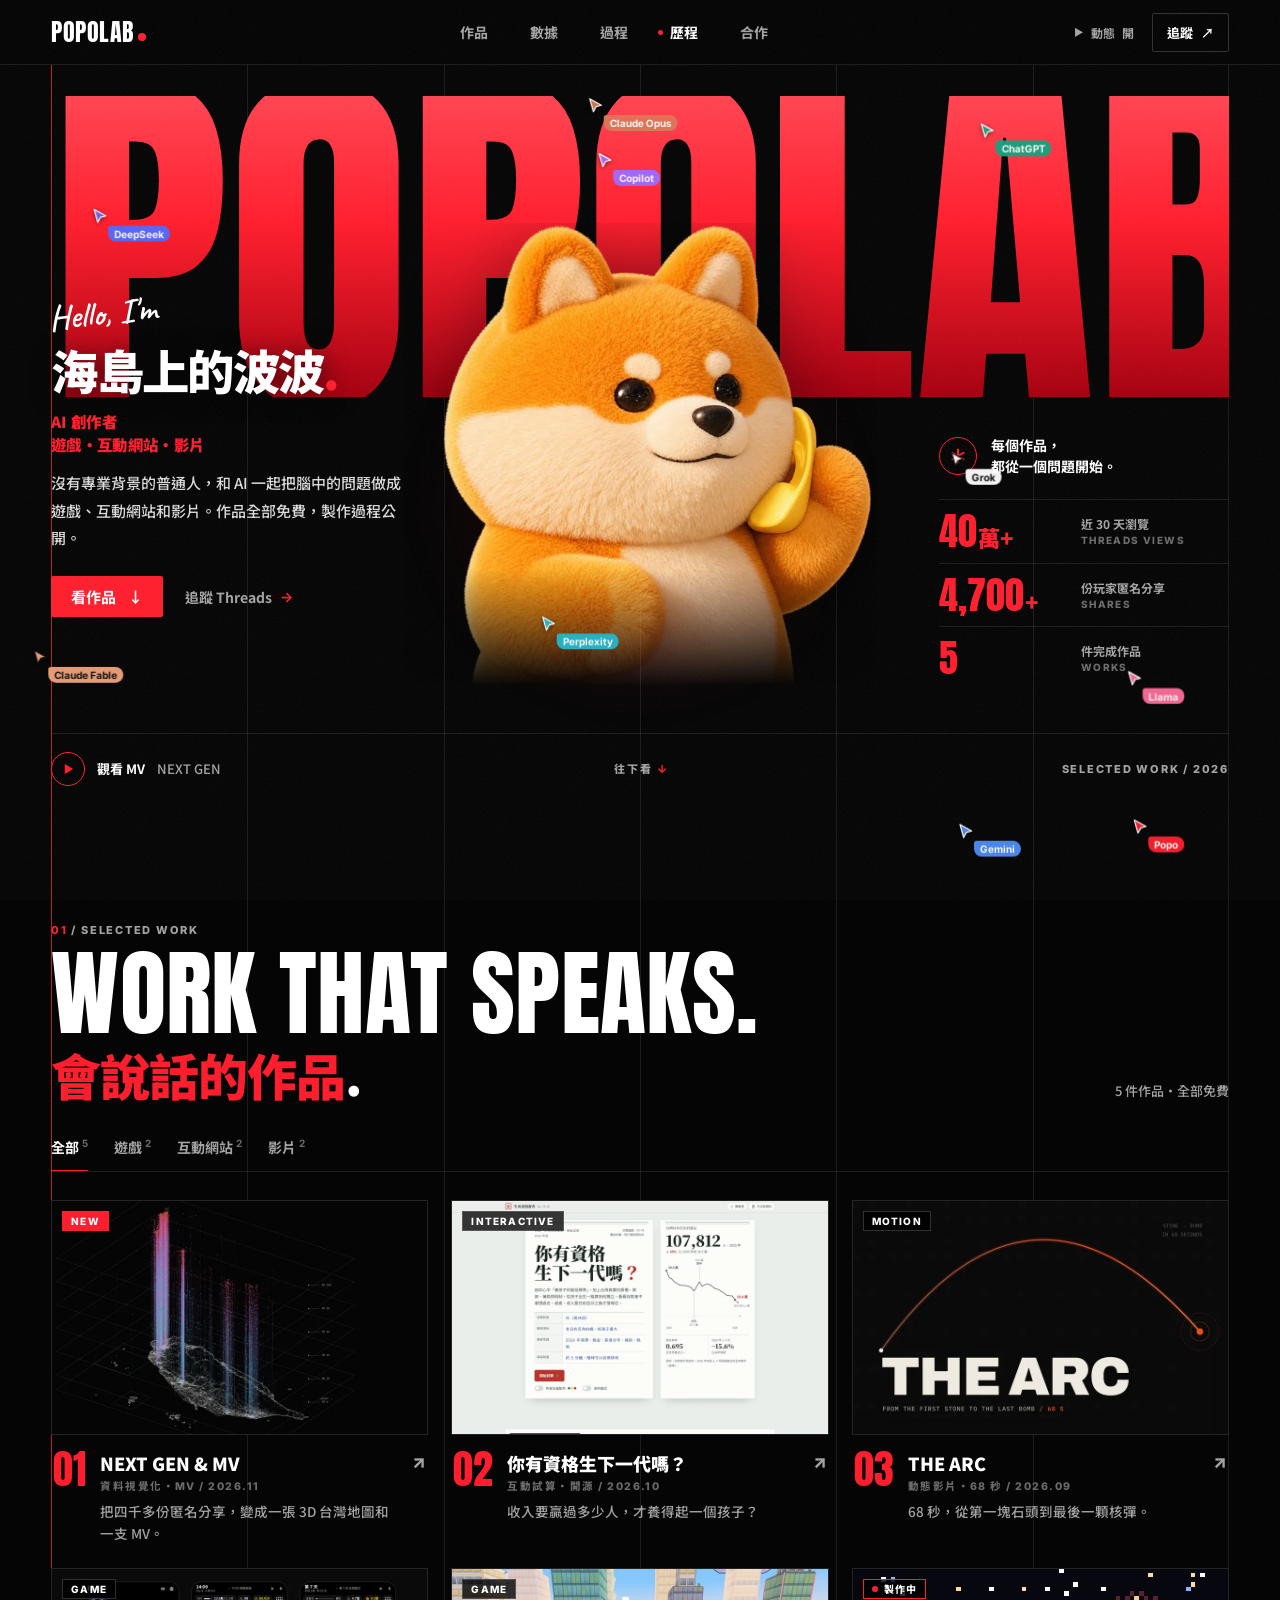
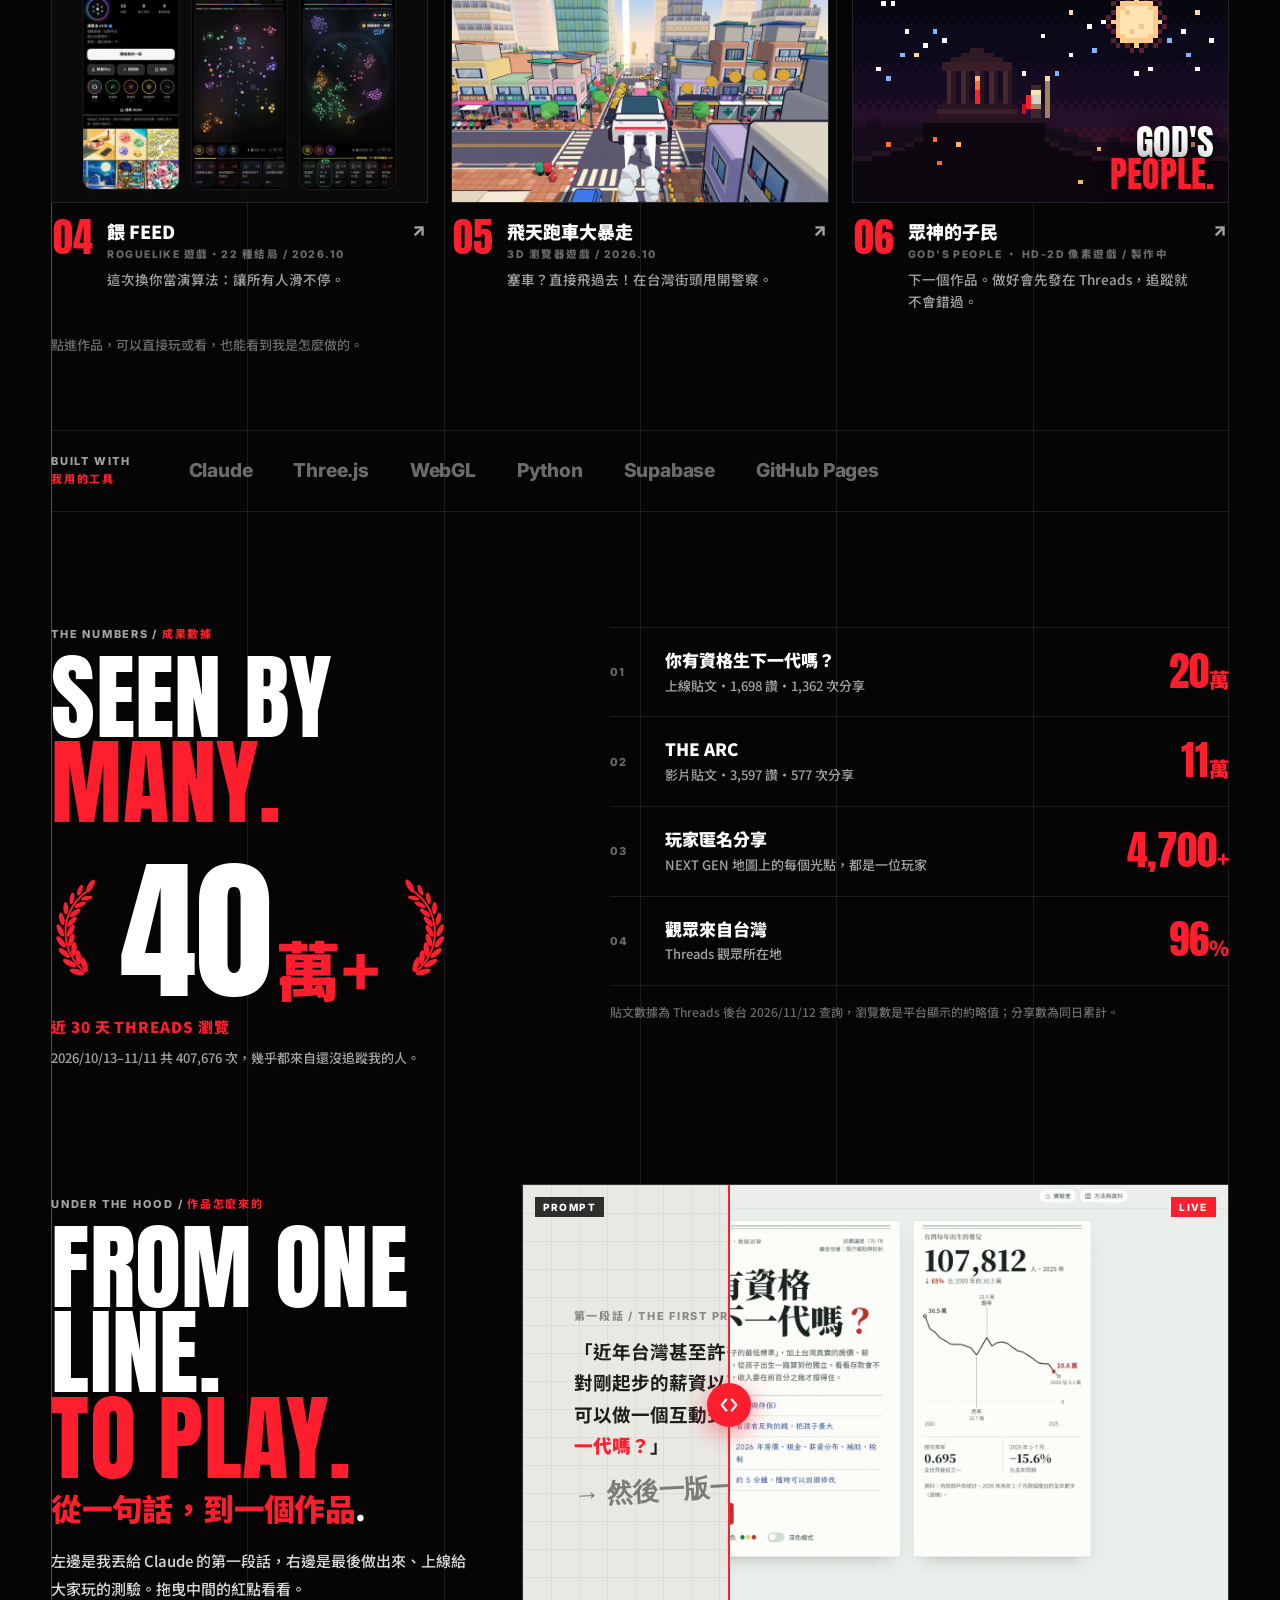
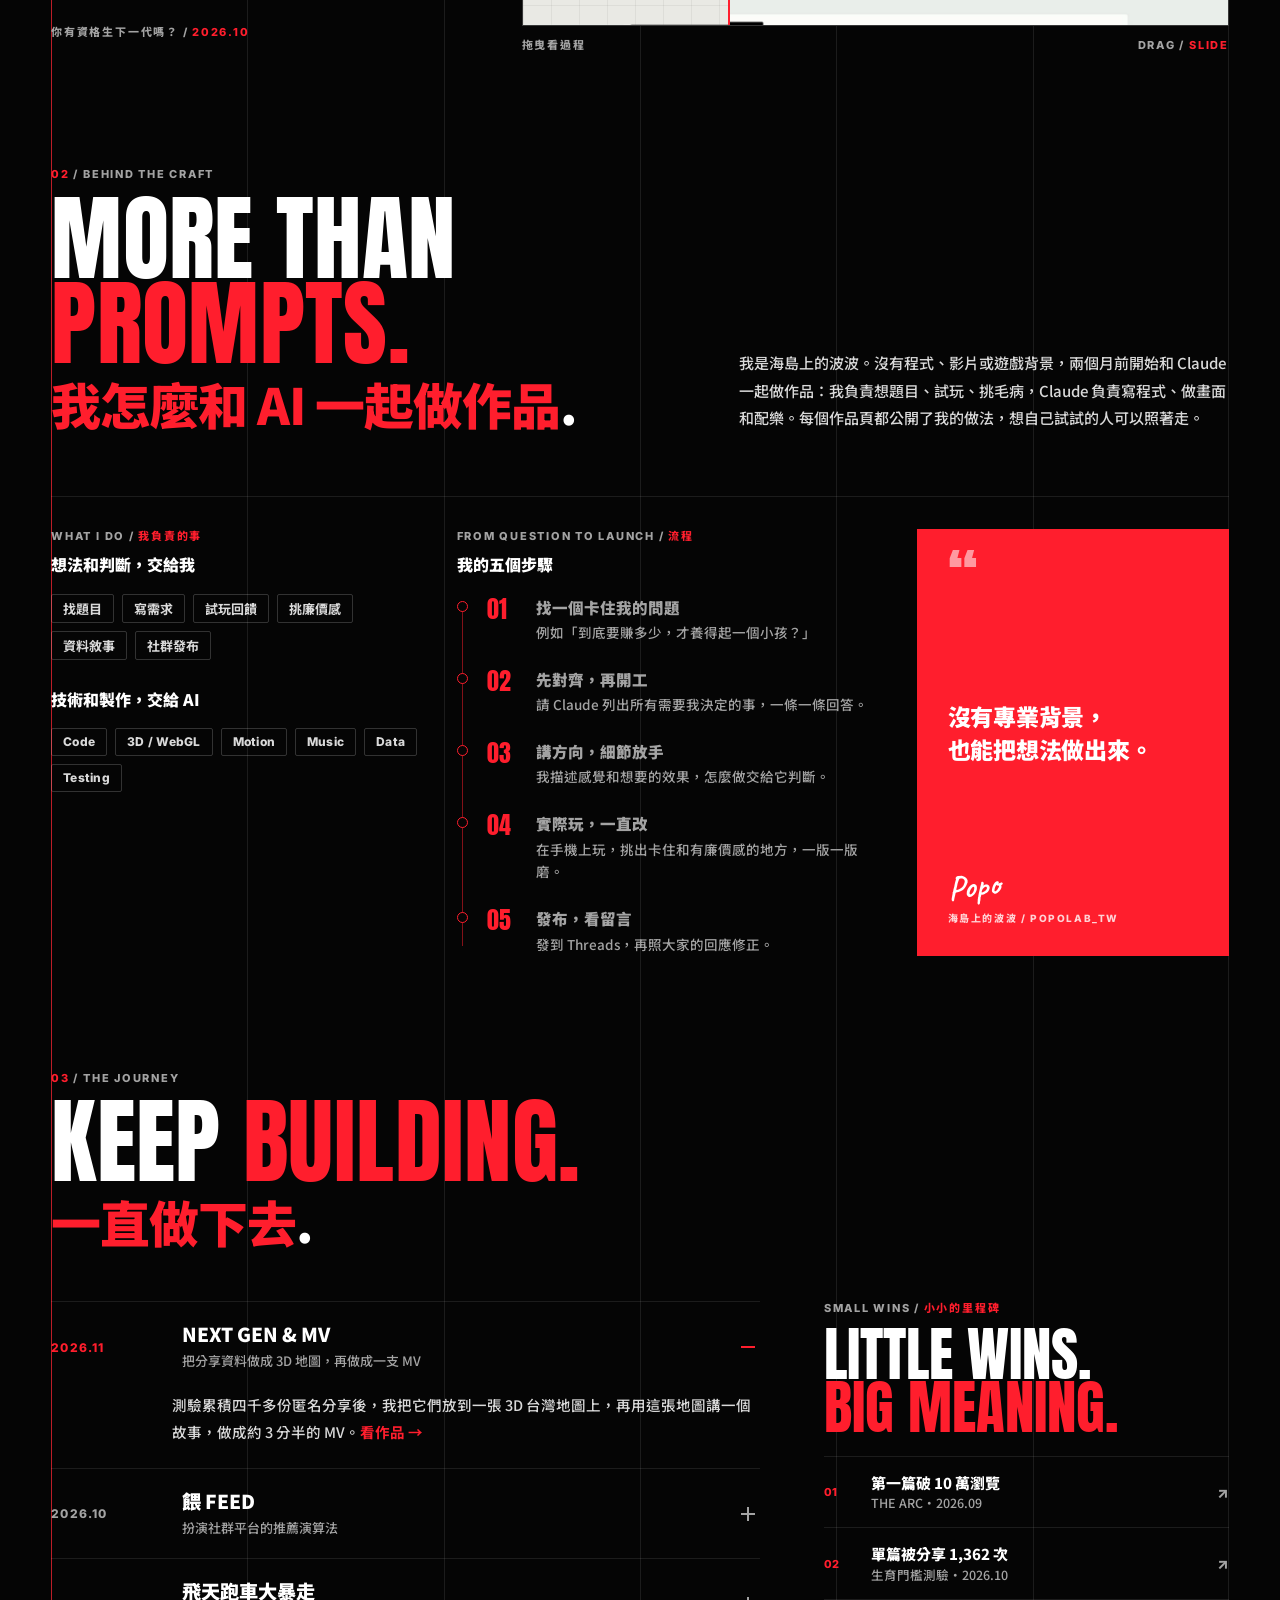
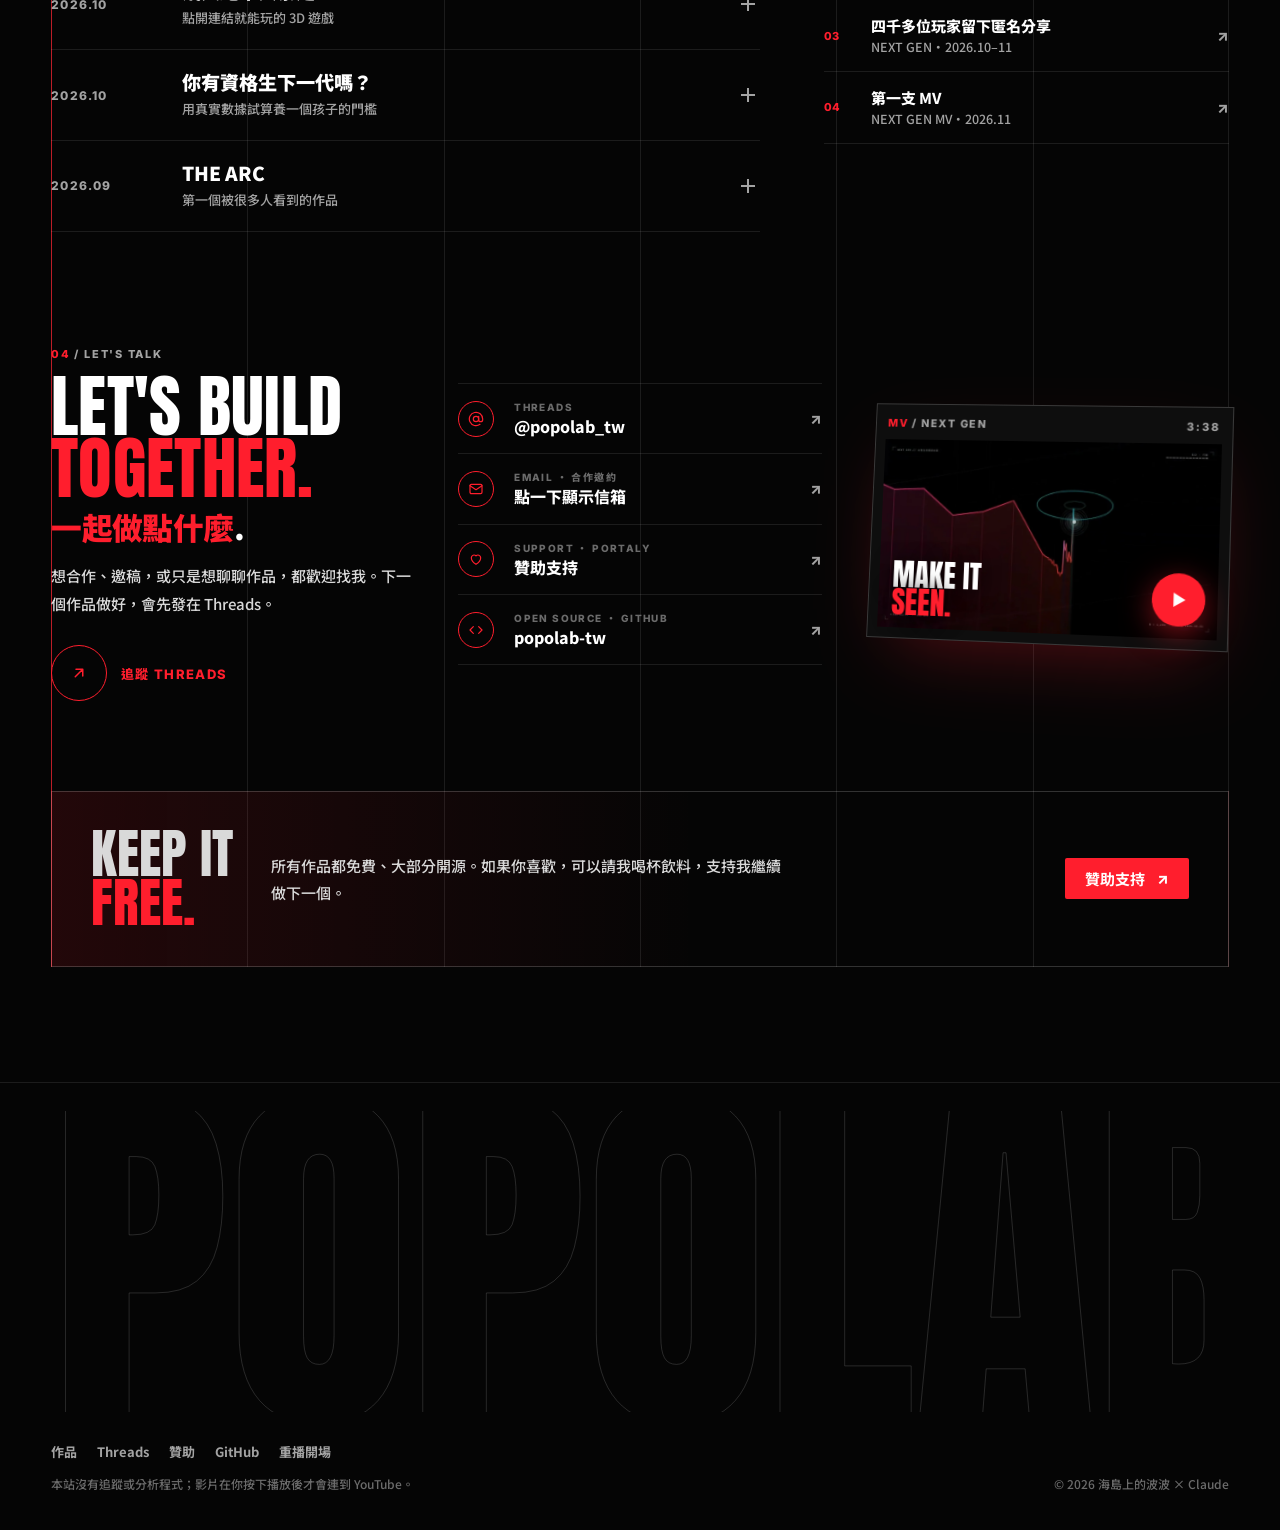
==== commit 066904c3: "開場重寫：拆成細圖層，加入拖框、打字後放大、鋼筆畫線、參考線、拖曳複製、點擊上色與多種游標工具 Co-Authored-By: Claude Opus 5.5 <noreply@anthropic.c" ====
--- a/index.html
+++ b/index.html
@@ -21,12 +21,12 @@
 <link rel="preconnect" href="https://fonts.googleapis.com">
 <link rel="preconnect" href="https://fonts.gstatic.com" crossorigin>
 <link rel="stylesheet" href="https://fonts.googleapis.com/css2?family=Anton&family=Caveat:wght@600&family=Inter:wght@500;700;800&family=Noto+Sans+TC:wght@500;700;900&display=swap">
-<link rel="stylesheet" href="/assets/css/site.css?v=465ef6c9">
+<link rel="stylesheet" href="/assets/css/site.css?v=6ab14fa1">
 <script>
 (function(){try{var d=document.documentElement,r=matchMedia('(prefers-reduced-motion: reduce)').matches,m=localStorage.getItem('popolab-motion'),i=localStorage.getItem('popolab-intro');if(!r&&m!=='off'&&i!=='off'&&!location.hash&&!(history.scrollRestoration&&window.scrollY>10)){d.classList.add('swarm-pending');setTimeout(function(){if(!window.POPOLAB_SWARM_STARTED)d.classList.remove('swarm-pending')},3500)}}catch(e){}})();
 </script>
 <script src="/assets/js/site.js?v=db7edd79" defer></script>
-<script src="/assets/js/swarm.js?v=23bcf5bb" defer></script>
+<script src="/assets/js/swarm.js?v=83eb7032" defer></script>
 </head>
 <body>
 <div class="grain" aria-hidden="true"></div>
--- a/assets/css/site.css
+++ b/assets/css/site.css
@@ -455,11 +455,30 @@
 }
 
 /* ---------- 游標蜂群（自寫輕量版） ---------- */
-.swarm-pending [data-build]{opacity:0}
+.swarm-pending [data-build]{visibility:hidden}
 .sw-layer{position:fixed;inset:0;z-index:80;pointer-events:none;overflow:hidden}
 .sw-ruler{position:absolute;left:0;right:0;top:0;height:18px;background:rgba(10,14,22,.92);border-bottom:1px solid rgba(47,140,255,.6);transform:translateY(-100%);transition:transform .45s cubic-bezier(.2,.7,.2,1);
   background-image:repeating-linear-gradient(90deg,rgba(150,190,255,.55) 0 1px,transparent 1px 10px),repeating-linear-gradient(90deg,rgba(150,190,255,.9) 0 1px,transparent 1px 100px);background-size:100% 5px,100% 9px;background-repeat:no-repeat;background-position:0 100%,0 100%}
 .sw-ruler.on{transform:none}
+.sw-ruler.v{left:0;right:auto;top:0;bottom:0;width:18px;height:auto;border-bottom:0;border-right:1px solid rgba(47,140,255,.6);transform:translateX(-100%);
+  background-image:repeating-linear-gradient(180deg,rgba(150,190,255,.55) 0 1px,transparent 1px 10px),repeating-linear-gradient(180deg,rgba(150,190,255,.9) 0 1px,transparent 1px 100px);background-size:5px 100%,9px 100%;background-position:100% 0,100% 0}
+.sw-ruler.v.on{transform:none}
+.sw-ruler.v span{top:auto;left:2px;transform:translateY(3px) rotate(-90deg);transform-origin:0 0}
+.sw-ruler.gone,.sw-gl.gone{opacity:0;transition:opacity .4s}
+.sw-gl{position:absolute;background:#ff1e2d;color:#fff;font:700 9.5px/1 var(--ui);padding:3px 5px;border-radius:2px;white-space:nowrap}
+.sw-box.text{background:transparent;border-style:dashed}
+.sw-box.text i{display:none}
+.sw-box.ghost{border:1px dashed var(--blue);background:rgba(47,140,255,.14)}
+.sw-box.ghost i,.sw-box.ghost em{display:none}
+.sw-meas{position:absolute;background:#ff1e2d;transition:opacity .4s}
+.sw-meas::after{content:attr(data-v);position:absolute;left:50%;top:50%;transform:translate(-50%,-150%);background:#ff1e2d;color:#fff;font:700 9.5px/1 var(--ui);padding:2px 4px;border-radius:2px}
+.sw-meas.gone,.sw-pen.gone,.sw-dot.gone{opacity:0}
+.sw-pen{position:absolute;height:1.5px;margin-top:-.5px;background:var(--blue);transition:opacity .4s}
+.sw-dot{position:absolute;width:7px;height:7px;margin:-3.5px 0 0 -3.5px;background:#fff;border:1.5px solid var(--blue);transition:opacity .4s}
+.sw-in{animation:sw-in .35s ease both}
+.sw-pop{animation:sw-pop .42s cubic-bezier(.3,1.6,.5,1) both}
+@keyframes sw-in{from{opacity:0}to{opacity:1}}
+@keyframes sw-pop{from{transform:scale(.2);opacity:0}to{transform:none;opacity:1}}
 .sw-ruler span{position:absolute;top:2px;font:600 8px/1 var(--ui);color:rgba(170,200,255,.9);transform:translateX(3px)}
 .sw-guide{position:absolute;background:rgba(47,140,255,.55);opacity:0;transition:opacity .4s}
 .sw-guide.v{top:0;bottom:0;width:1px}
@@ -475,7 +494,9 @@
 .sw-box i:nth-child(1){left:-4px;top:-4px}.sw-box i:nth-child(2){right:-4px;top:-4px}.sw-box i:nth-child(3){left:-4px;bottom:-4px}.sw-box i:nth-child(4){right:-4px;bottom:-4px}
 .sw-box em{position:absolute;left:50%;top:100%;transform:translate(-50%,6px);background:var(--blue);color:#fff;font:700 9.5px/1 var(--ui);font-style:normal;padding:3px 5px;border-radius:2px;white-space:nowrap}
 .sw-agent{position:absolute;left:0;top:0;will-change:transform;transition:opacity .5s}
-.sw-agent svg{width:20px;height:22px;display:block;filter:drop-shadow(0 1px 2px rgba(0,0,0,.6))}
+.sw-agent .tool{position:absolute;left:0;top:0;display:block}
+.sw-agent .tool svg{display:block;filter:drop-shadow(0 1px 2px rgba(0,0,0,.6))}
+.sw-agent.anon{opacity:.9}
 .sw-agent b{position:absolute;left:16px;top:18px;font:700 10px/1 var(--ui);color:#fff;padding:3px 6px;border-radius:3px 9px 9px 9px;white-space:nowrap}
 .sw-agent.fade{opacity:0}
 .sw-hud{position:fixed;left:50%;bottom:max(18px,env(safe-area-inset-bottom));transform:translate(-50%,0);z-index:85;pointer-events:auto;display:flex;align-items:center;gap:12px;padding:8px 8px 8px 14px;border-radius:999px;background:rgba(12,12,14,.92);border:1px solid rgba(255,255,255,.14);box-shadow:0 10px 40px rgba(0,0,0,.6);font:600 12px/1 var(--ui);color:#e8e8e8;white-space:nowrap;transition:opacity .4s,transform .4s}
@@ -489,10 +510,10 @@
 .sw-hud button.go{background:var(--red)}
 .sw-hud.out{opacity:0;transform:translate(-50%,16px);pointer-events:none}
 .sw-live{position:fixed;inset:0;z-index:75;pointer-events:none;overflow:hidden}
-.sw-live .sw-agent svg{width:16px;height:18px}
+.sw-live .sw-agent .tool svg{width:16px;height:18px}
 .sw-live .sw-agent{opacity:.95}
-.sw-agent svg{transition:transform .22s ease;transform-origin:3px 2px}
-.sw-agent.press svg{transform:scale(.78)}
+.sw-agent .tool svg{transition:transform .22s ease;transform-origin:3px 2px}
+.sw-agent.press .tool svg{transform:scale(.78)}
 .sw-fx{position:fixed;inset:0;z-index:74;pointer-events:none;overflow:hidden}
 .sw-hl{position:absolute;border-radius:2px;transition:opacity .9s}
 .sw-hl.gone,.sw-ripple.gone{opacity:0}
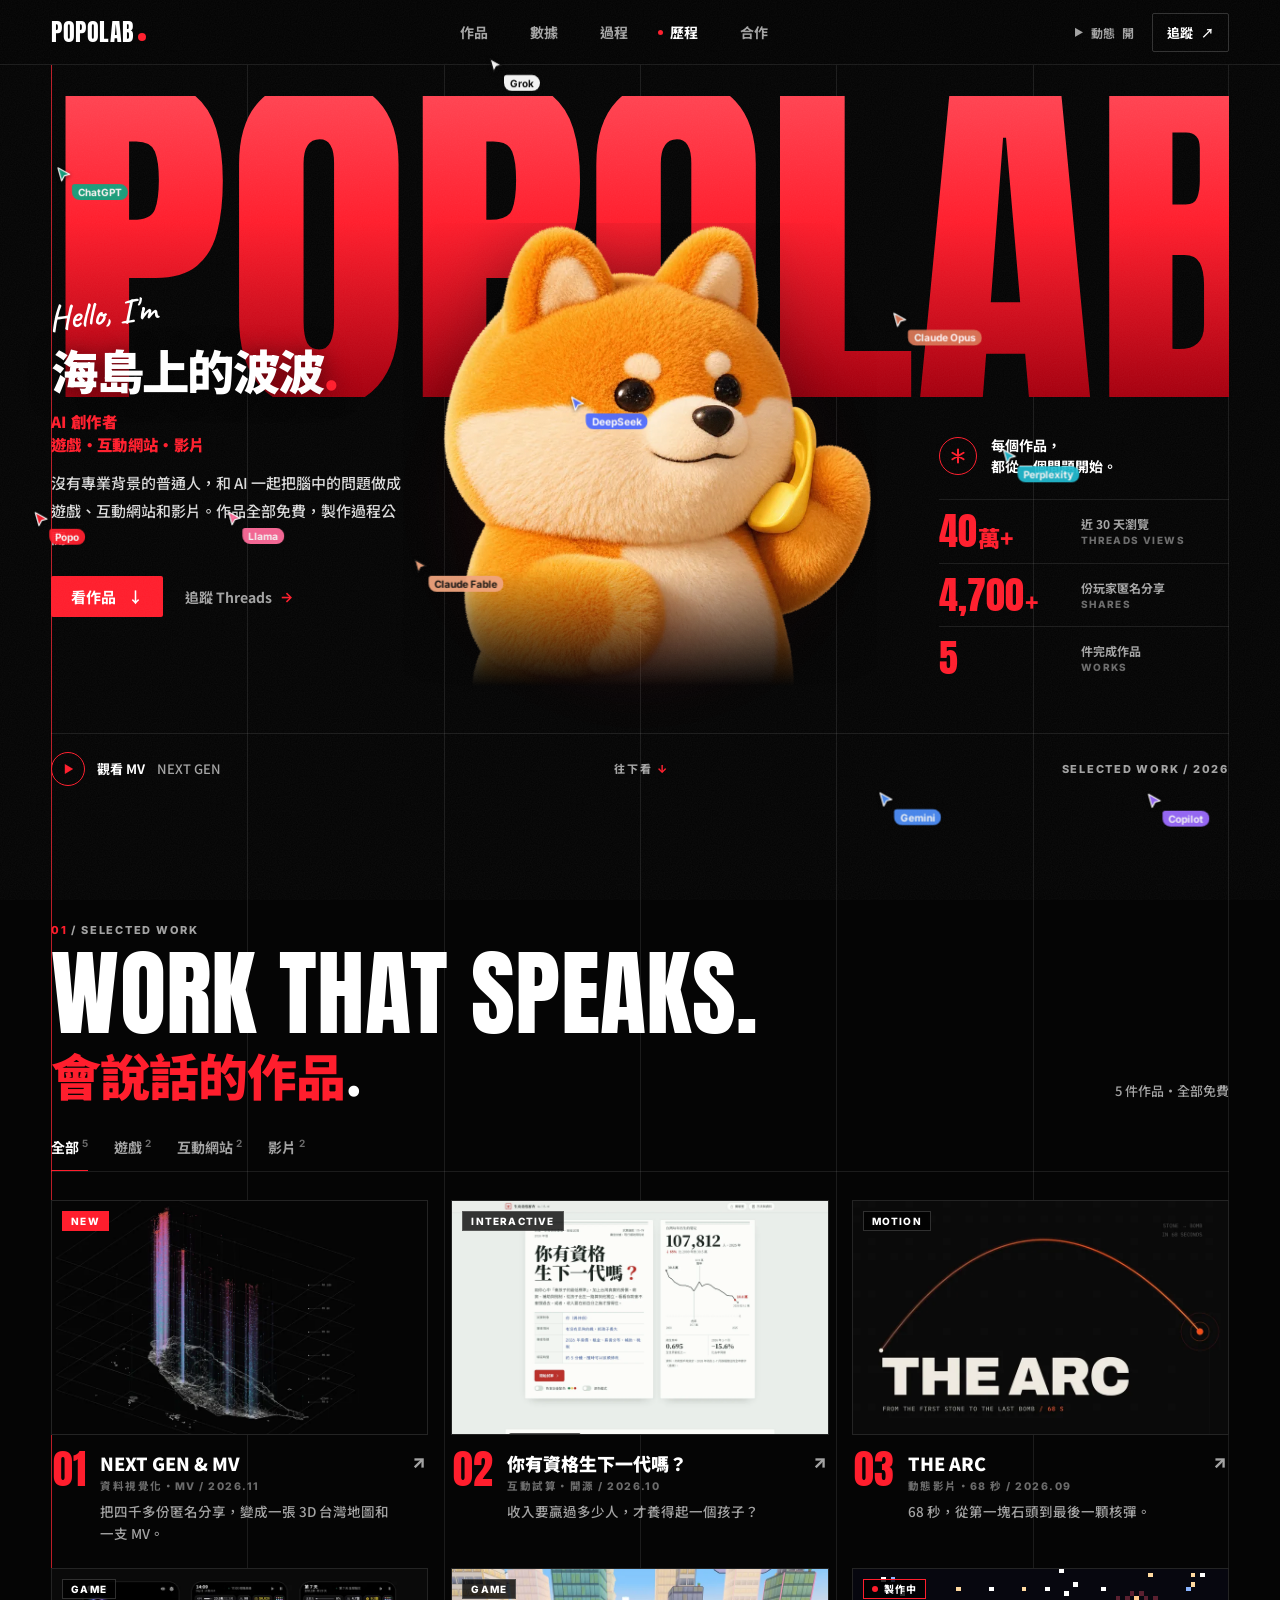
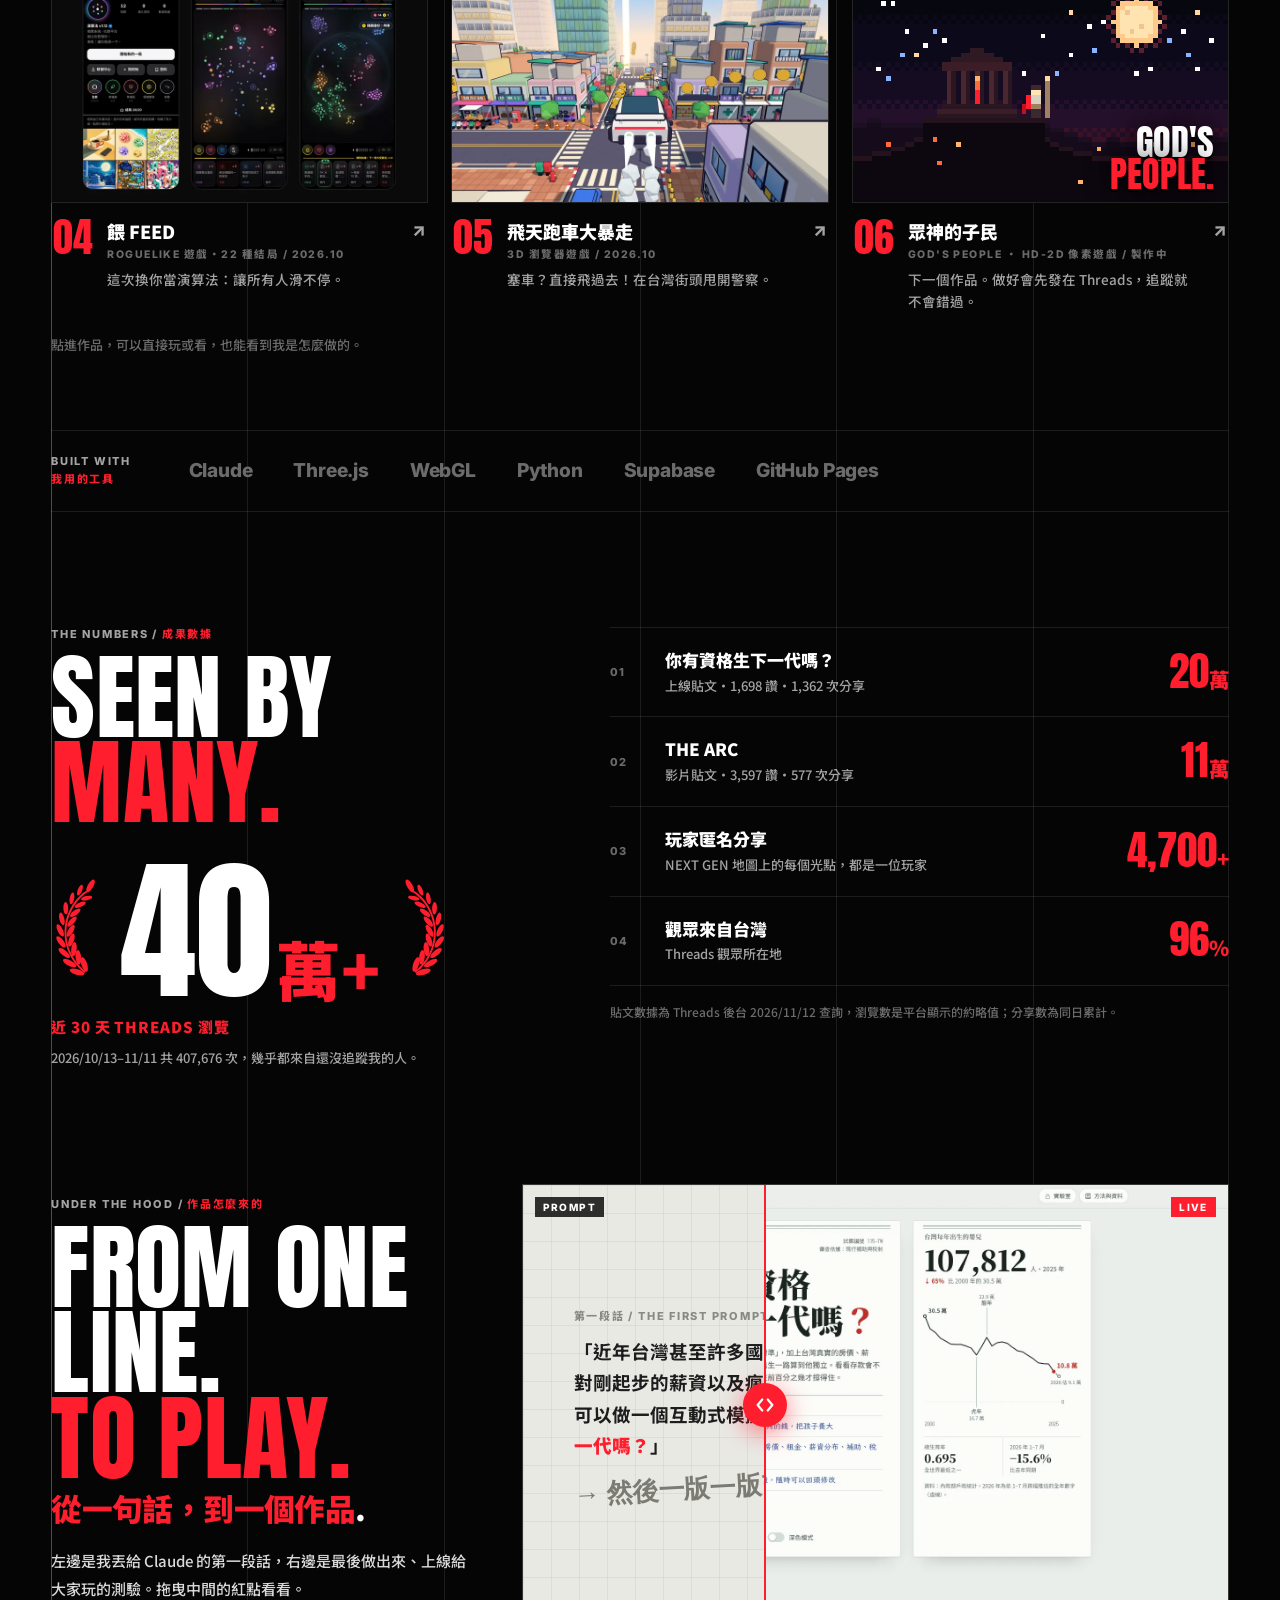
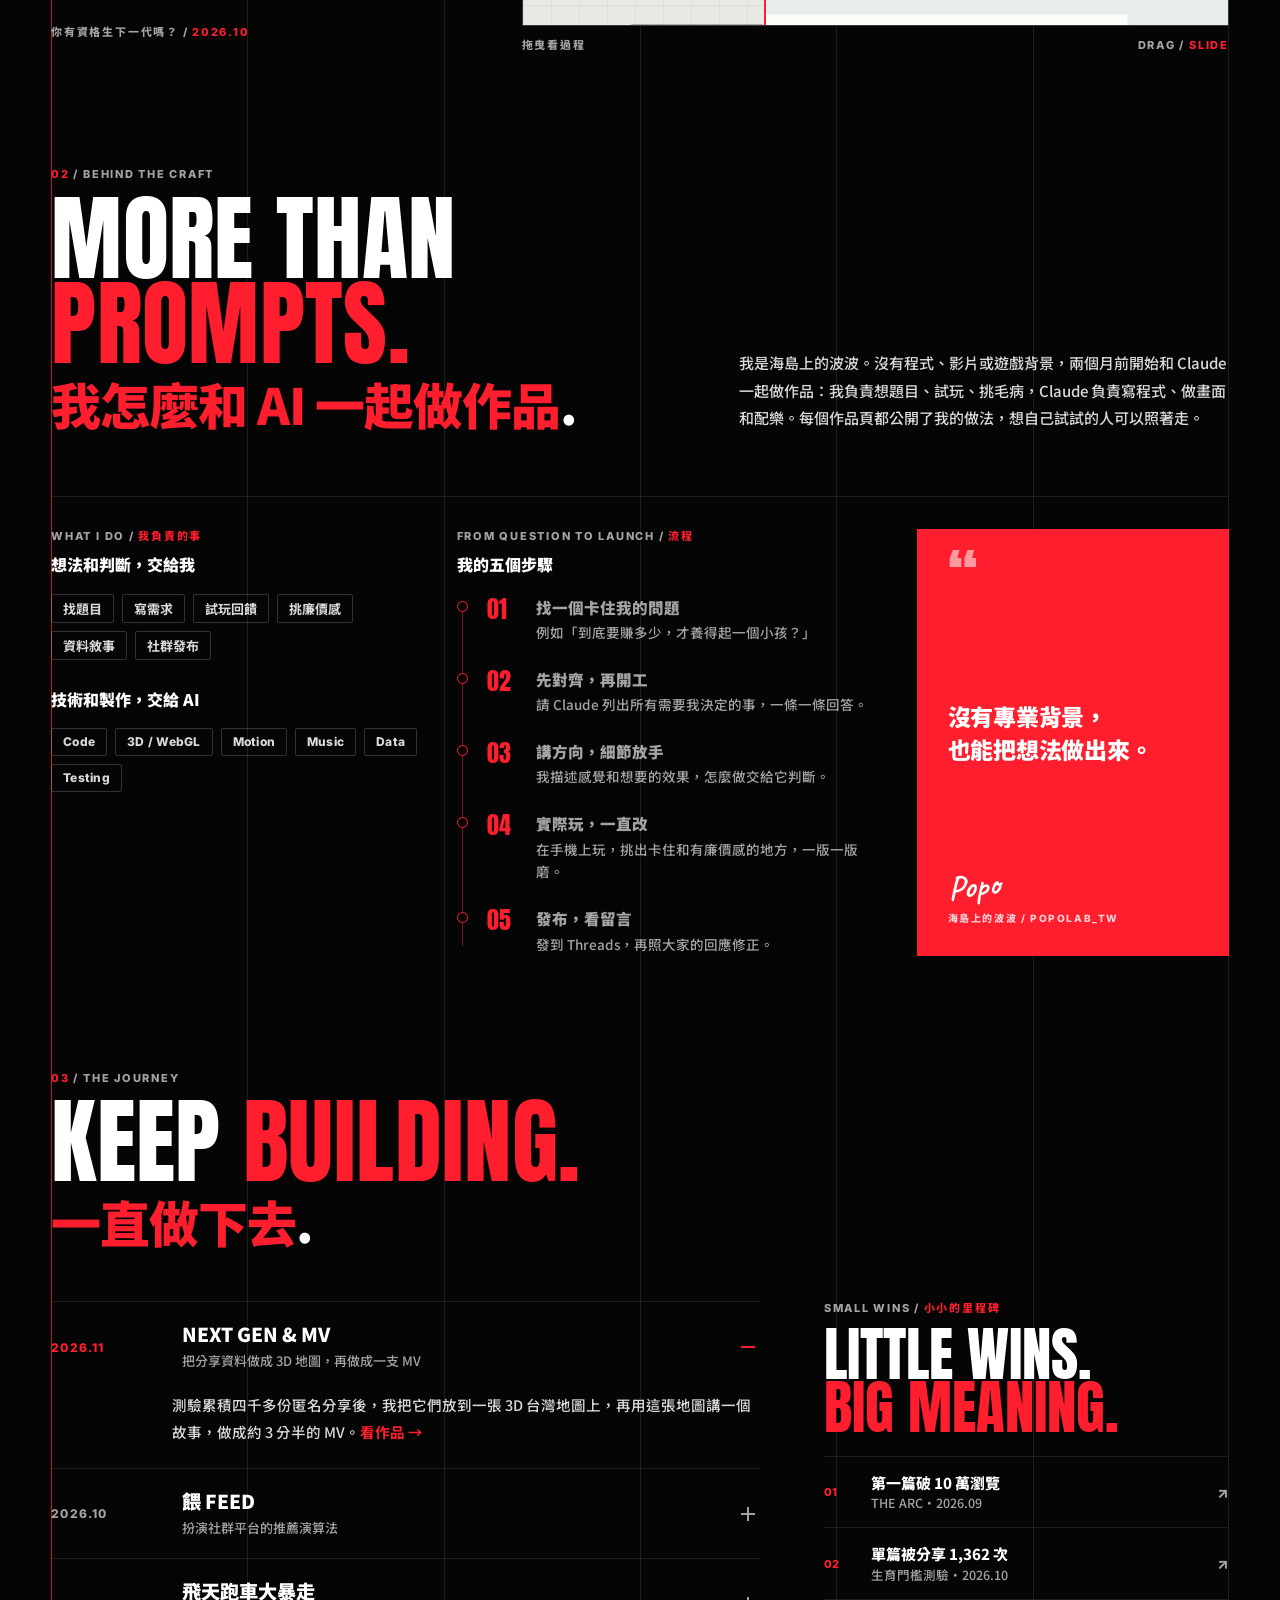
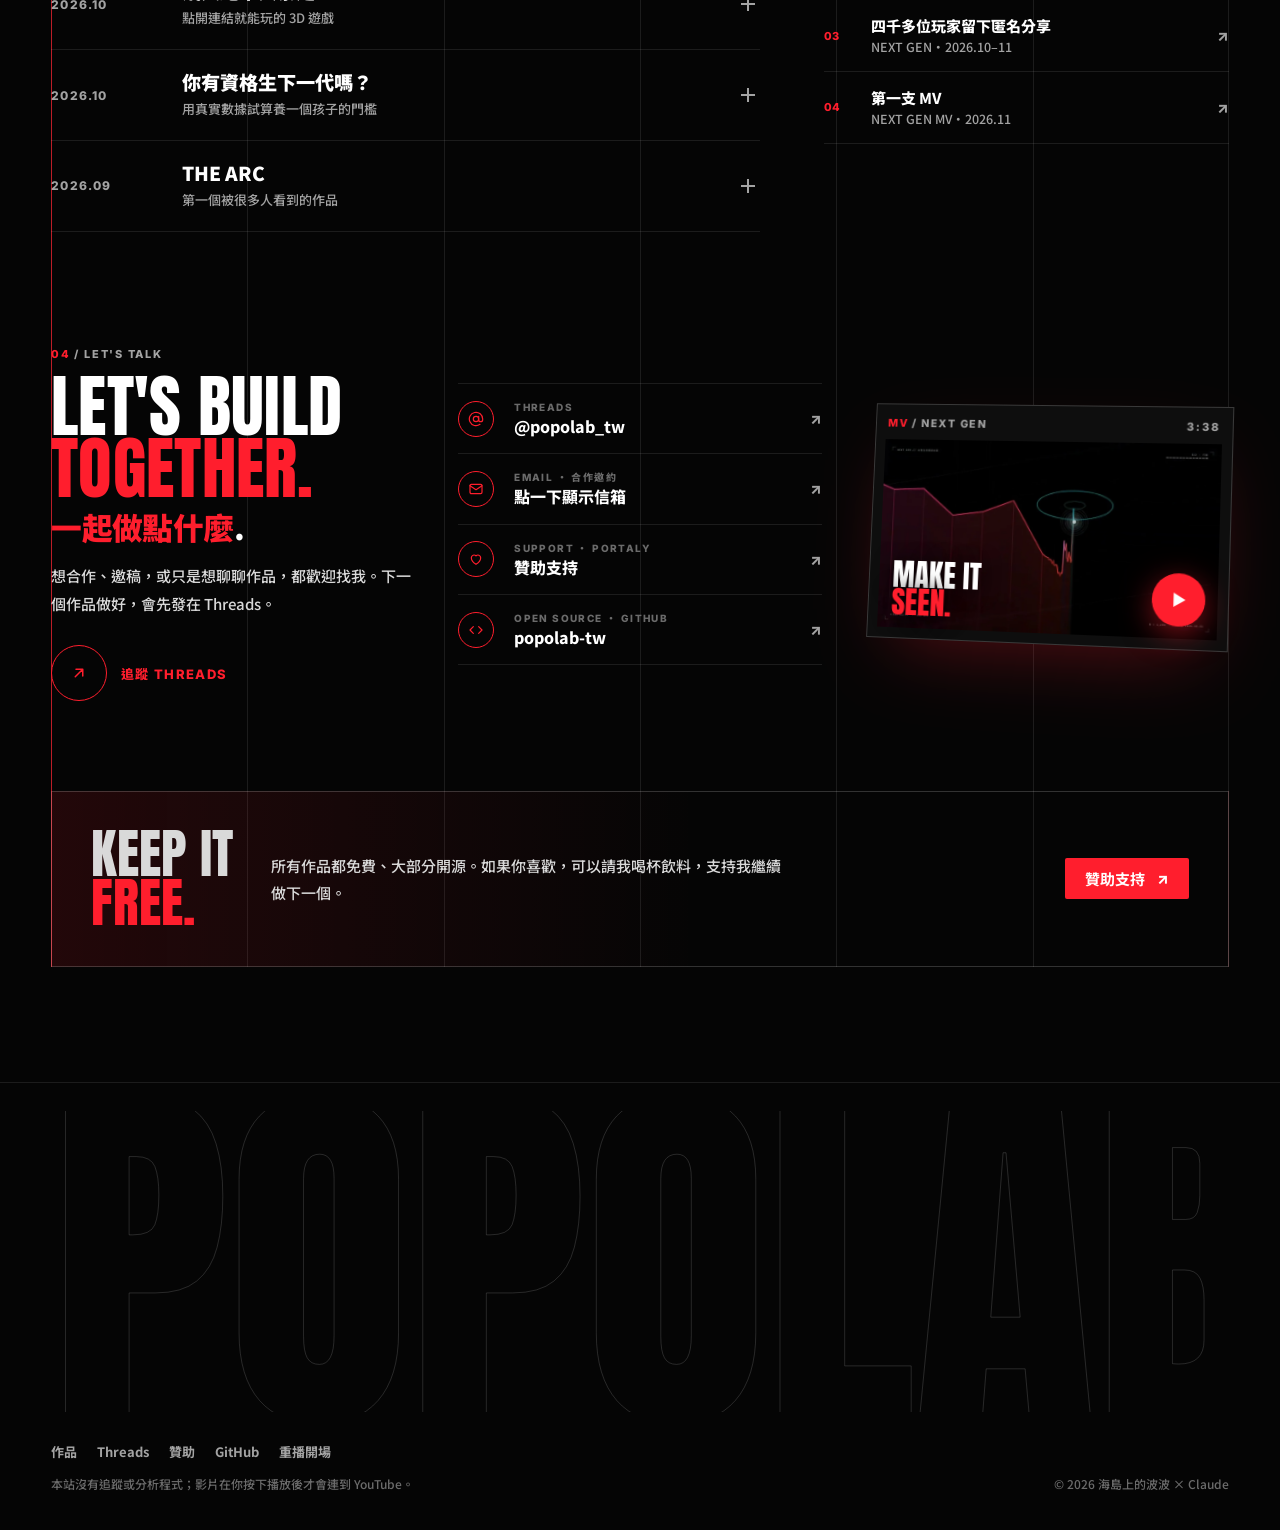
==== commit 5c2a5fec: "開場文字改為直接建立後拖曳位移與拉伸（不再逐字打字，避免跳動）；加上靈感來源標示 Co-Authored-By: Claude Opus 5.5 <noreply@anthropic.com> Cla" ====
--- a/index.html
+++ b/index.html
@@ -26,7 +26,7 @@
 (function(){try{var d=document.documentElement,r=matchMedia('(prefers-reduced-motion: reduce)').matches,m=localStorage.getItem('popolab-motion'),i=localStorage.getItem('popolab-intro');if(!r&&m!=='off'&&i!=='off'&&!location.hash&&!(history.scrollRestoration&&window.scrollY>10)){d.classList.add('swarm-pending');setTimeout(function(){if(!window.POPOLAB_SWARM_STARTED)d.classList.remove('swarm-pending')},3500)}}catch(e){}})();
 </script>
 <script src="/assets/js/site.js?v=db7edd79" defer></script>
-<script src="/assets/js/swarm.js?v=83eb7032" defer></script>
+<script src="/assets/js/swarm.js?v=ccde3b0c" defer></script>
 </head>
 <body>
 <div class="grain" aria-hidden="true"></div>
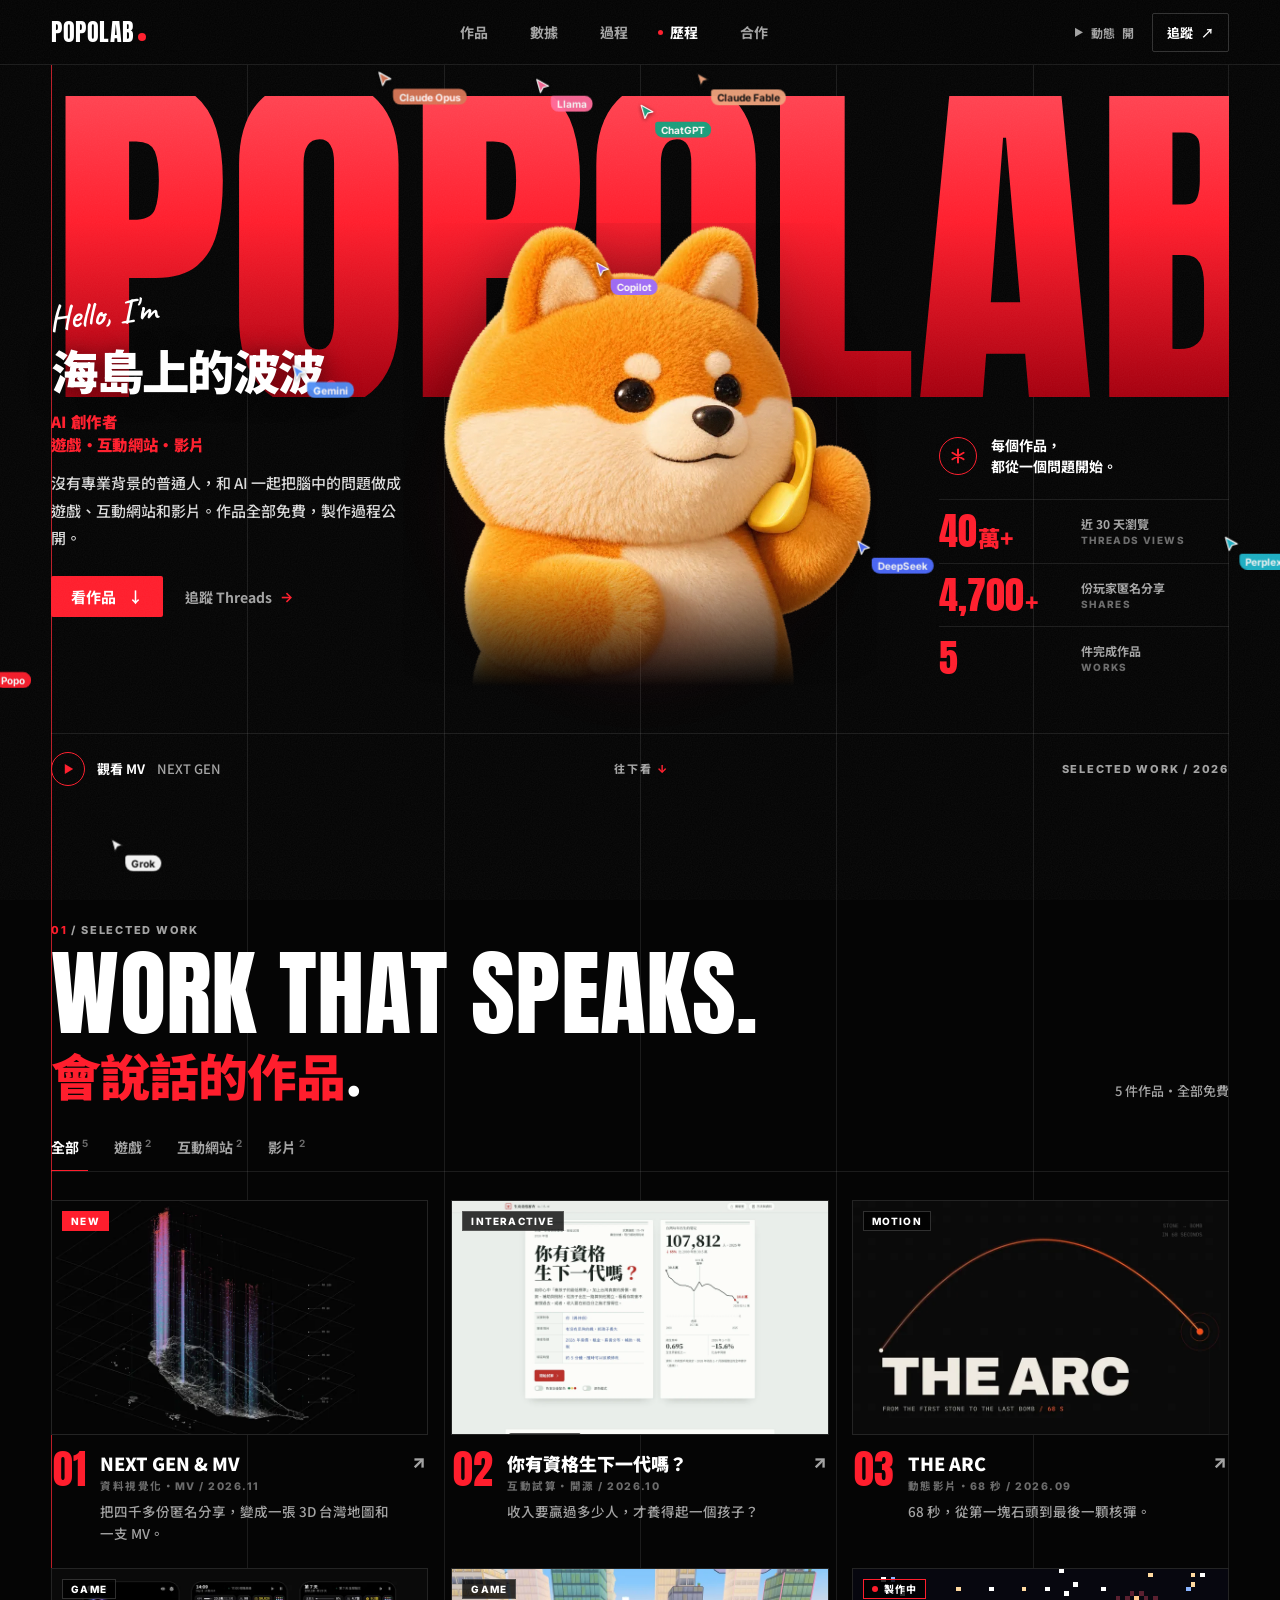
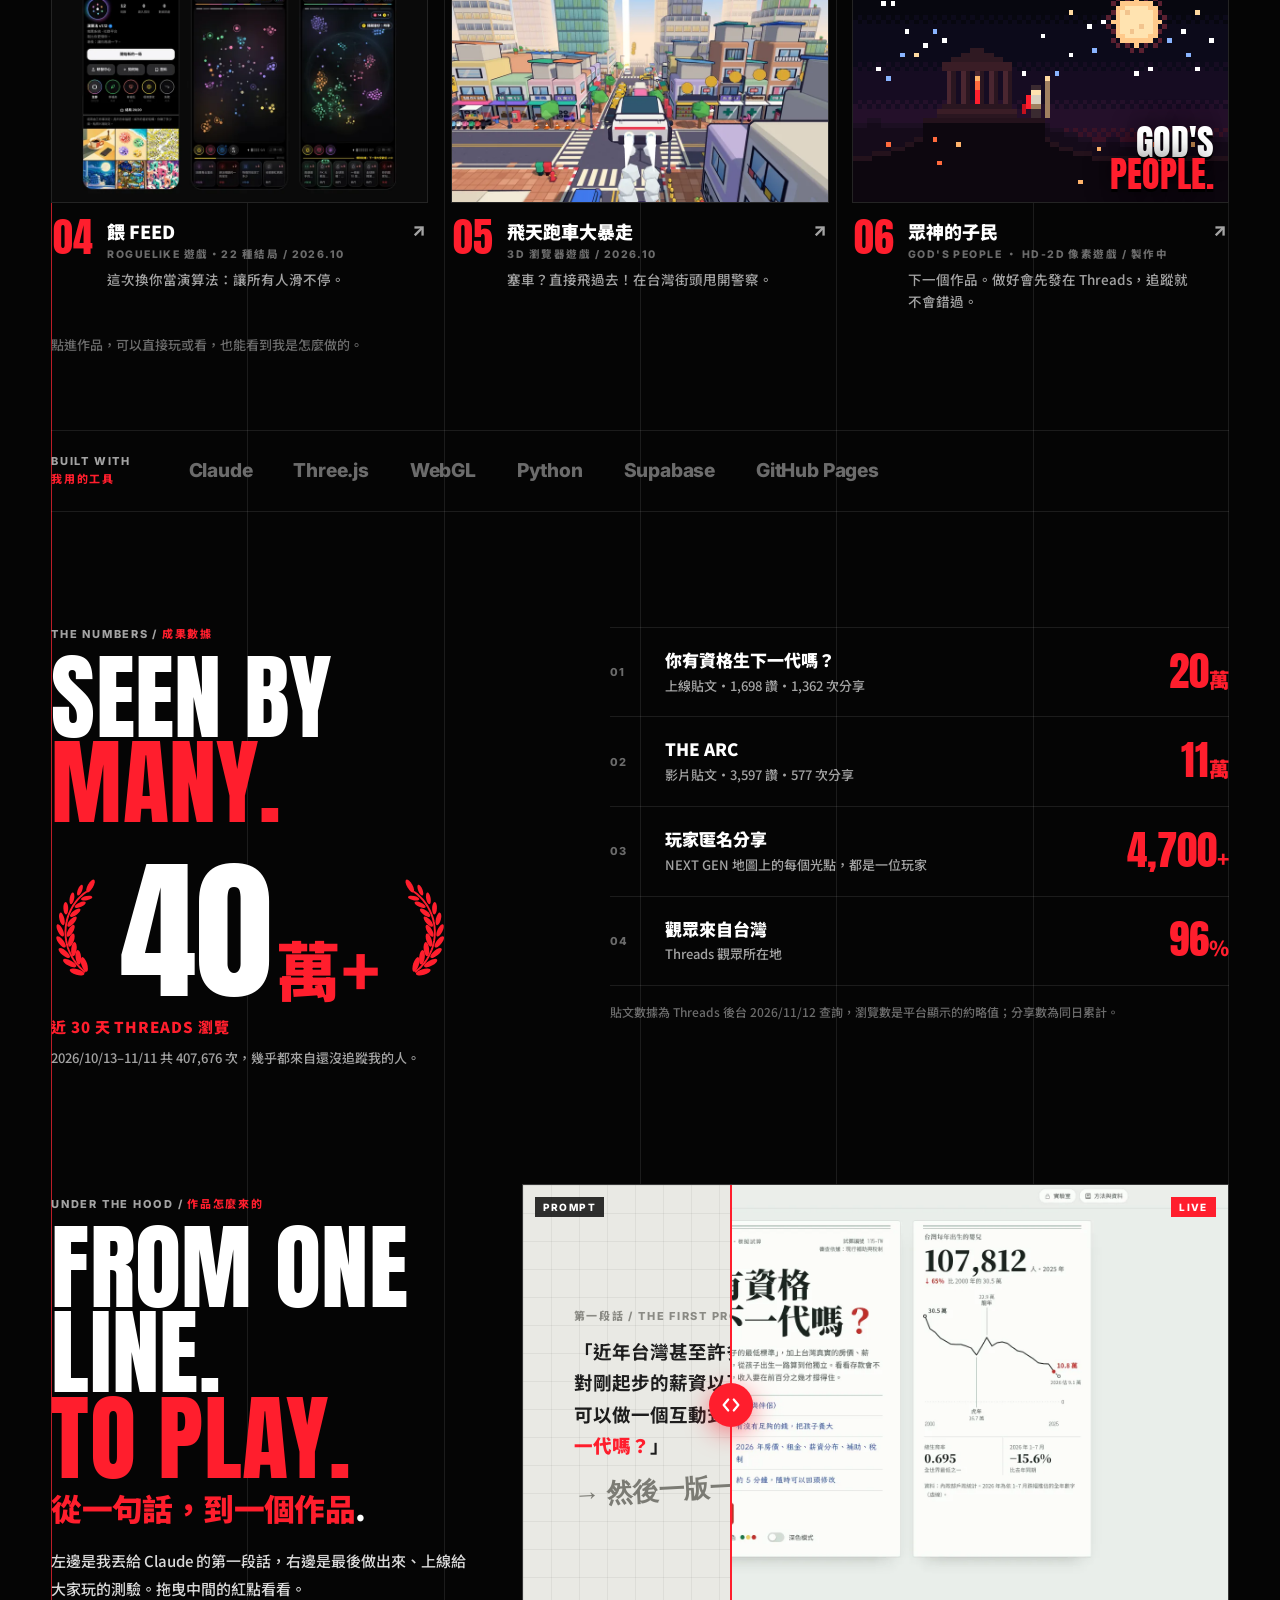
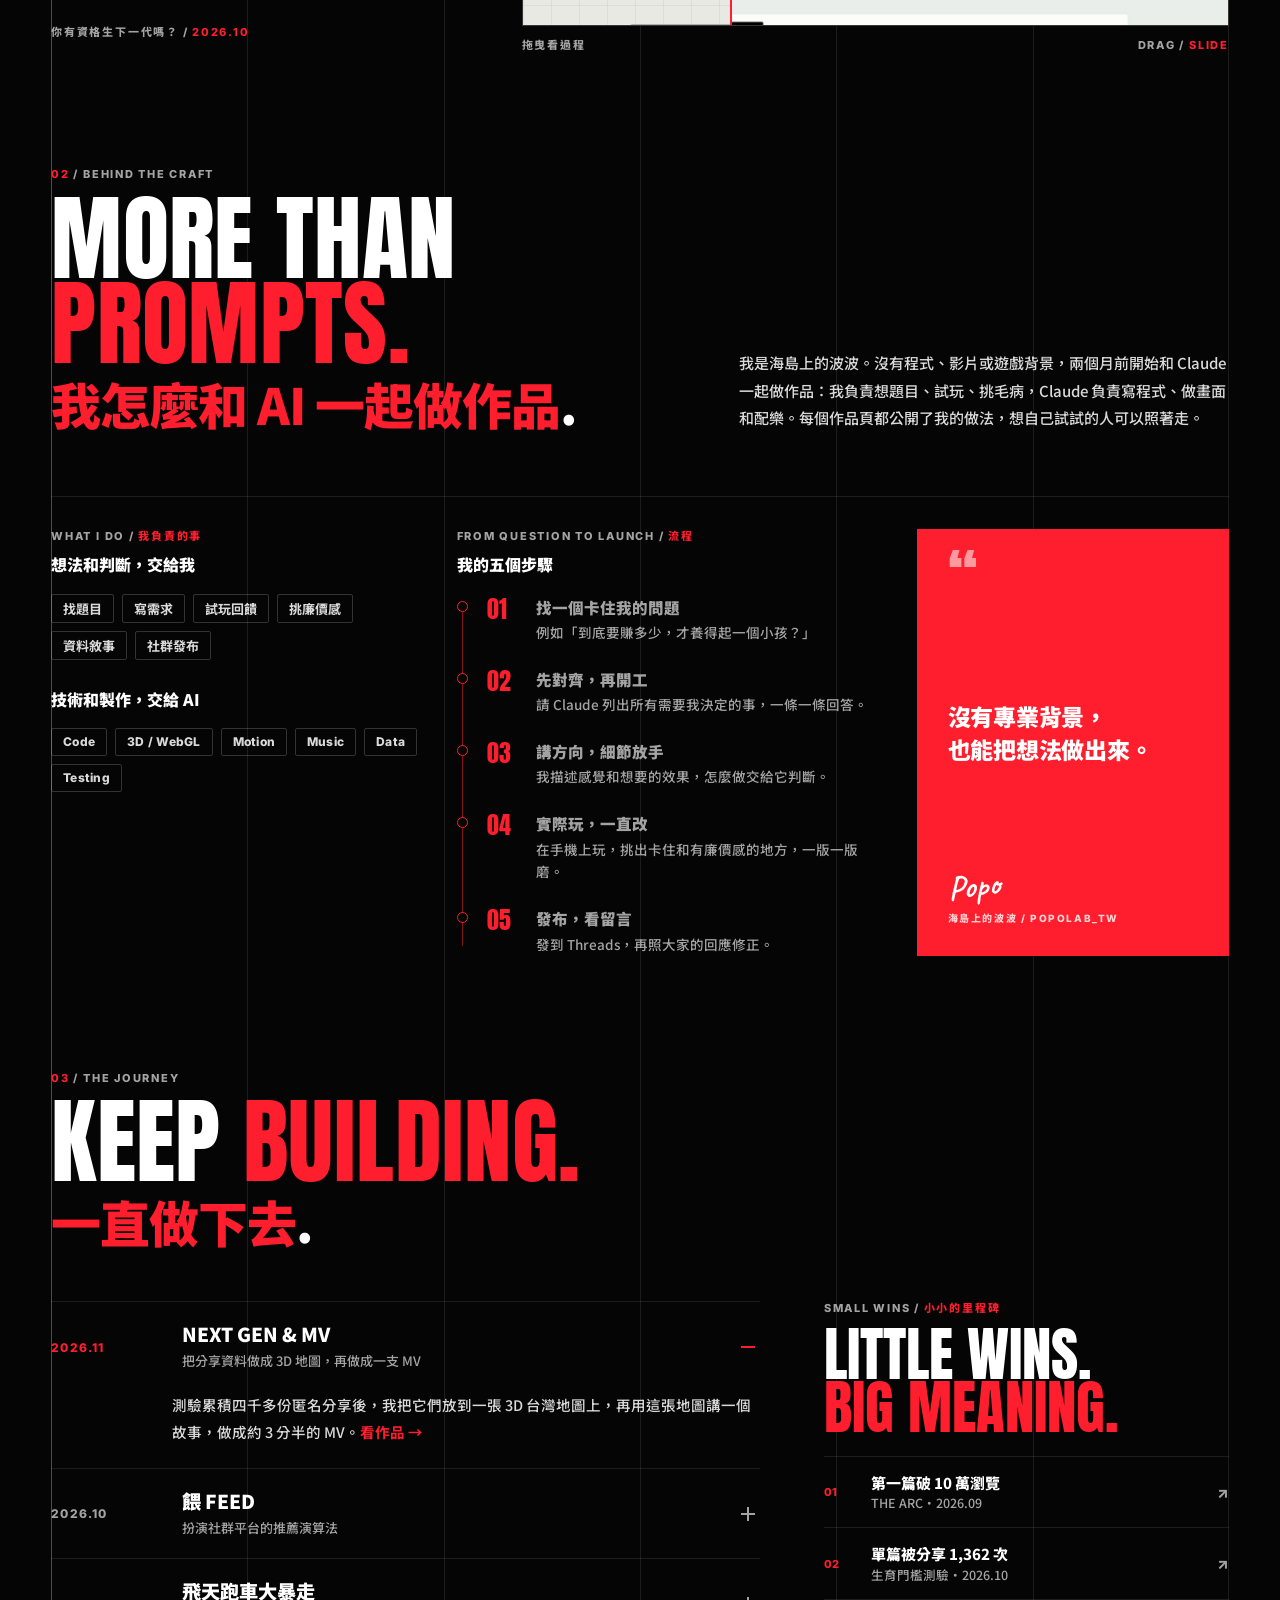
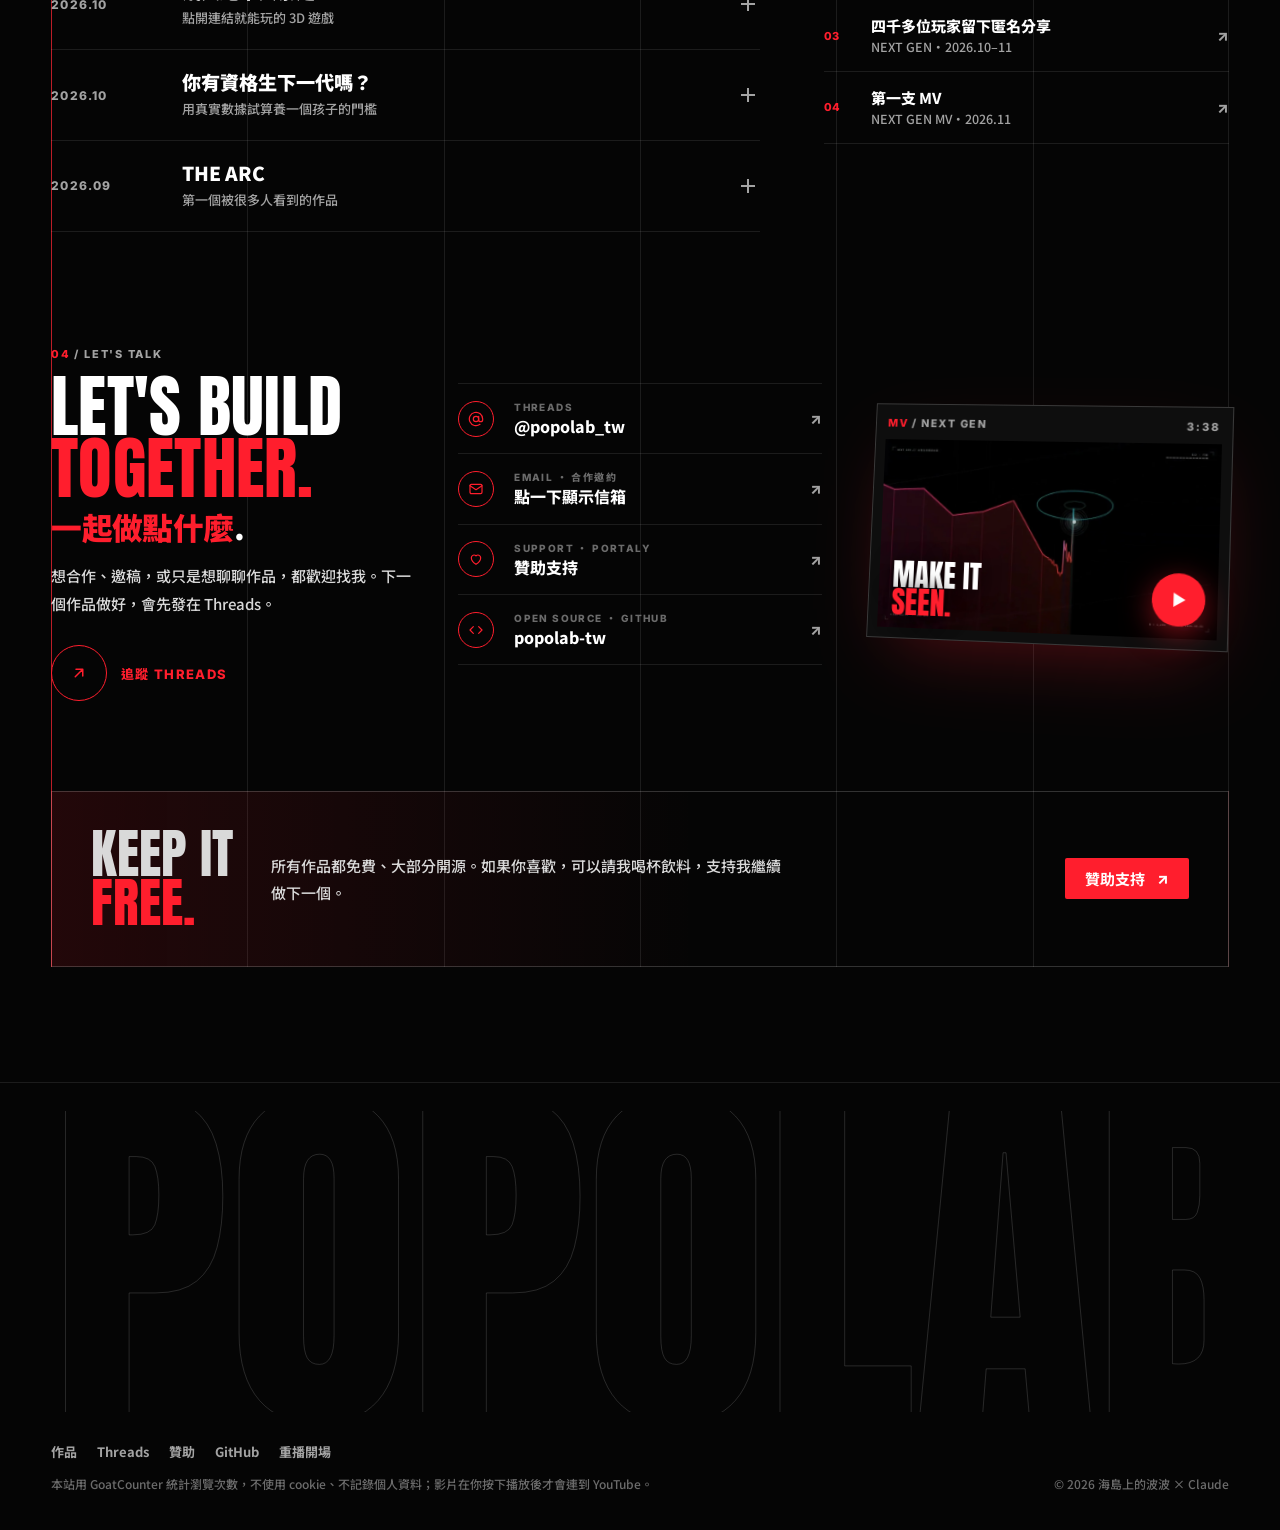
==== commit 3132677d: "加入 GoatCounter 瀏覽統計（不使用 cookie），更新隱私說明 Co-Authored-By: Claude Opus 5.5 <noreply@anthropic.com> Claud" ====
--- a/index.html
+++ b/index.html
@@ -27,6 +27,7 @@
 </script>
 <script src="/assets/js/site.js?v=db7edd79" defer></script>
 <script src="/assets/js/swarm.js?v=ccde3b0c" defer></script>
+<script data-goatcounter="https://popolab.goatcounter.com/count" async src="https://gc.zgo.at/count.js"></script>
 </head>
 <body>
 <div class="grain" aria-hidden="true"></div>
@@ -329,7 +330,7 @@
       <div class="ft-links">
         <a href="#work">作品</a><a href="https://www.threads.com/@popolab_tw" target="_blank" rel="noopener">Threads</a><a href="https://portaly.cc/popolab_tw/support?utm_source=popolab-site&amp;utm_medium=footer" target="_blank" rel="noopener">贊助</a><a href="https://github.com/popolab-tw" target="_blank" rel="noopener">GitHub</a><button type="button" data-replay>重播開場</button>
       </div>
-      <p class="ft-copy" style="margin-top:12px">本站沒有追蹤或分析程式；影片在你按下播放後才會連到 YouTube。</p>
+      <p class="ft-copy" style="margin-top:12px">本站用 GoatCounter 統計瀏覽次數，不使用 cookie、不記錄個人資料；影片在你按下播放後才會連到 YouTube。</p>
     </div>
     <p class="ft-copy">© <span data-year>2026</span> 海島上的波波 × Claude</p>
   </div>
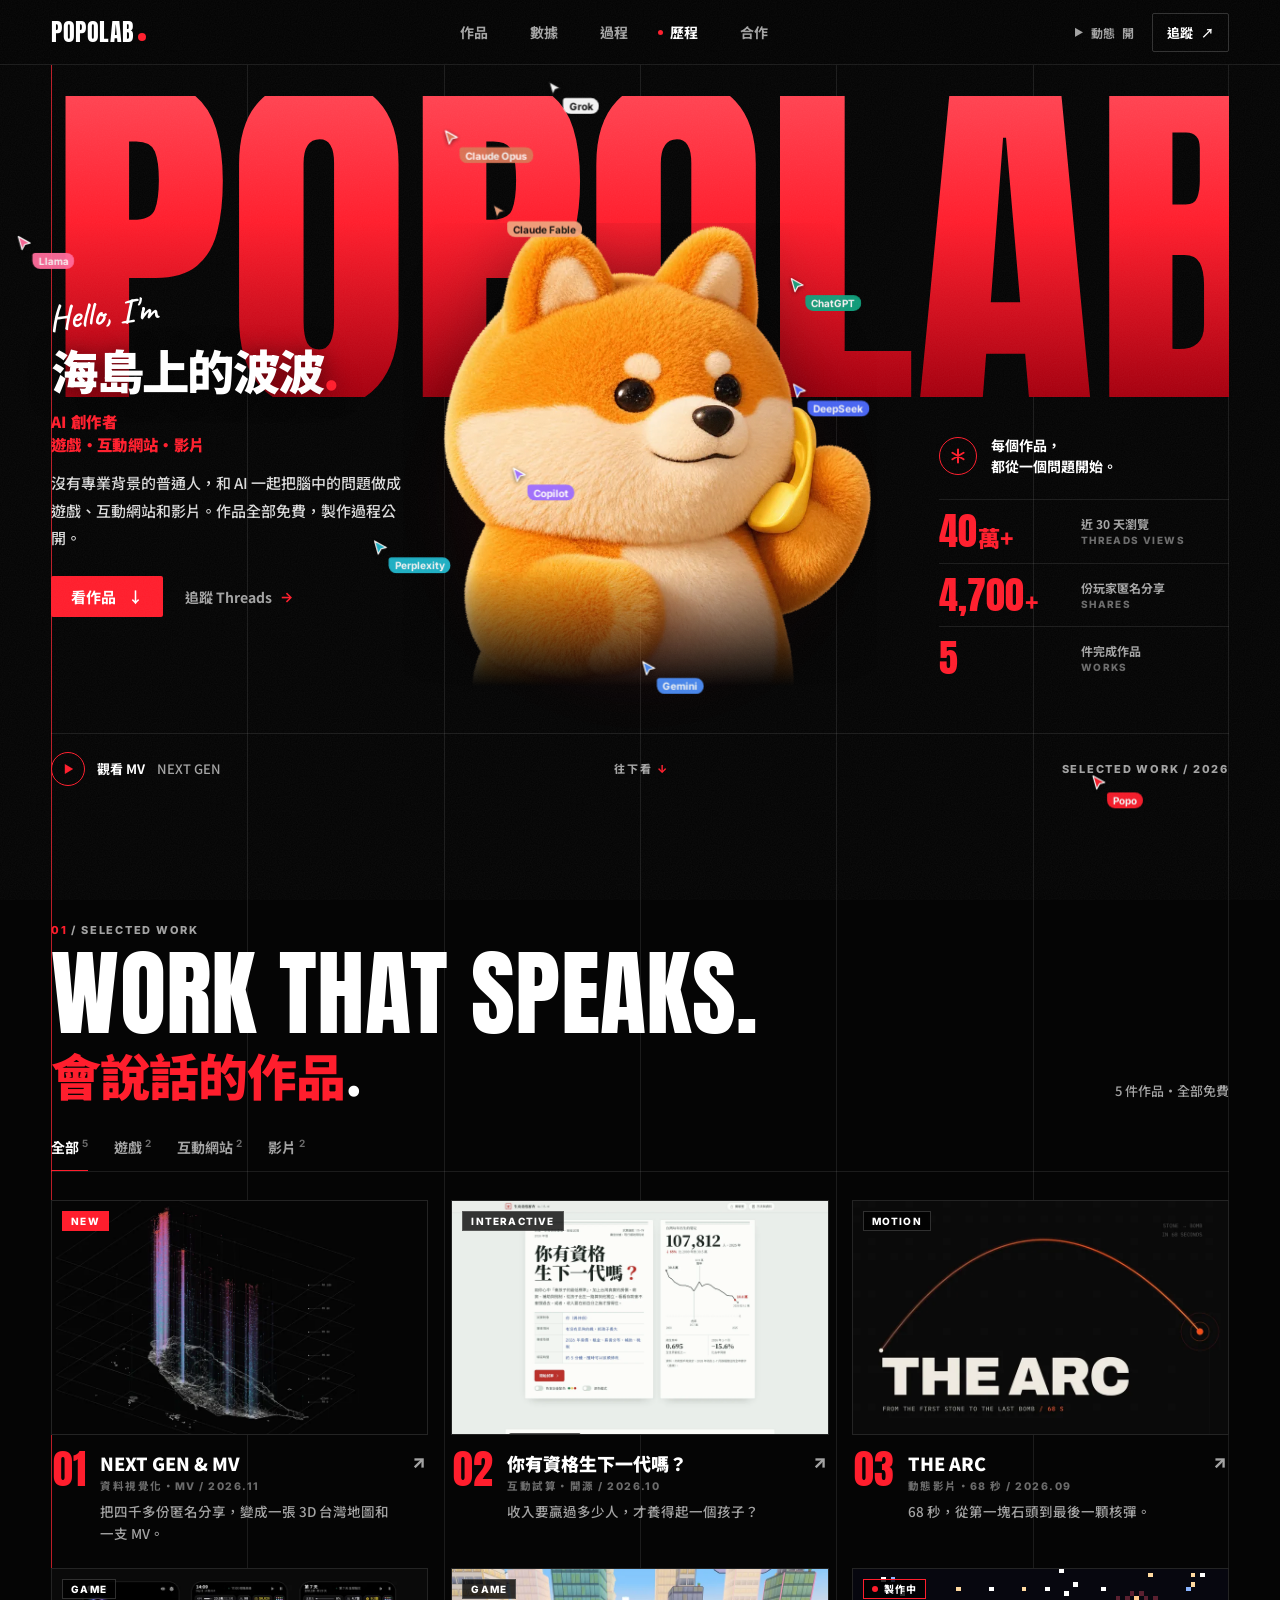
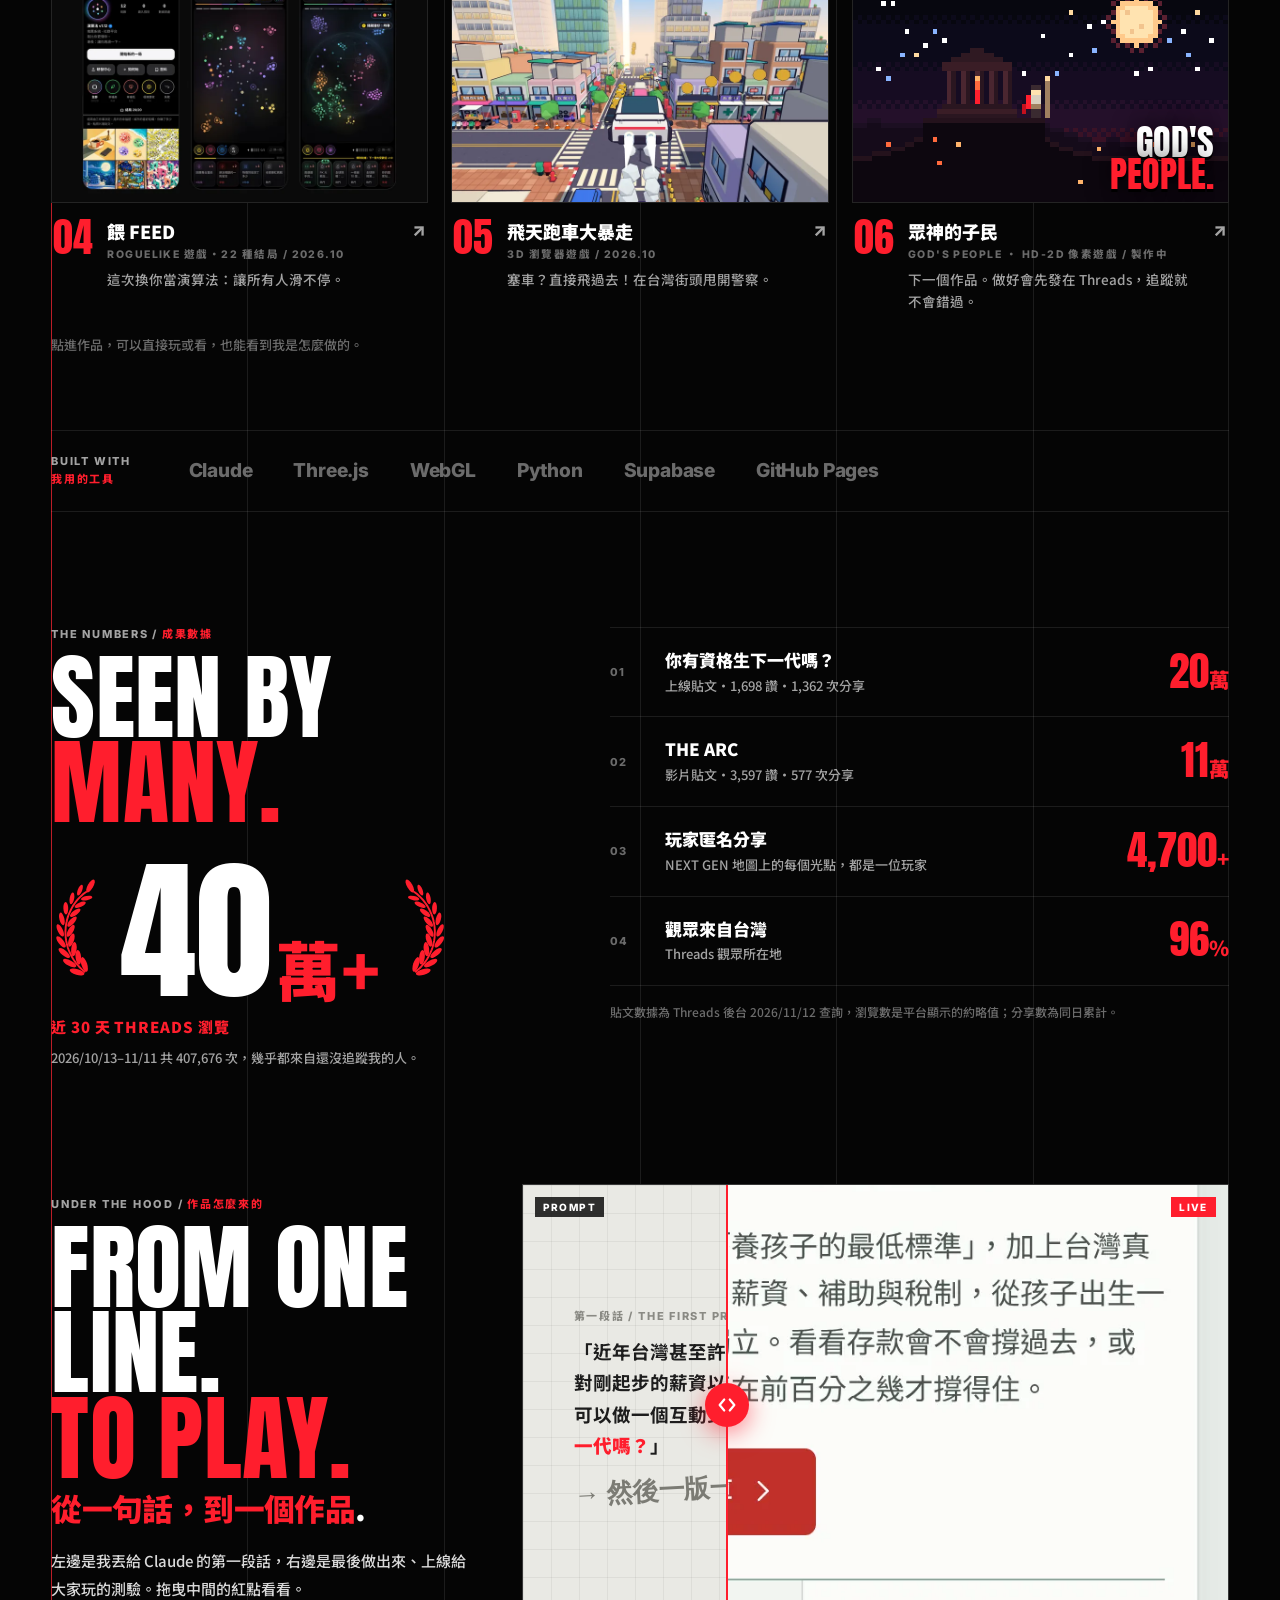
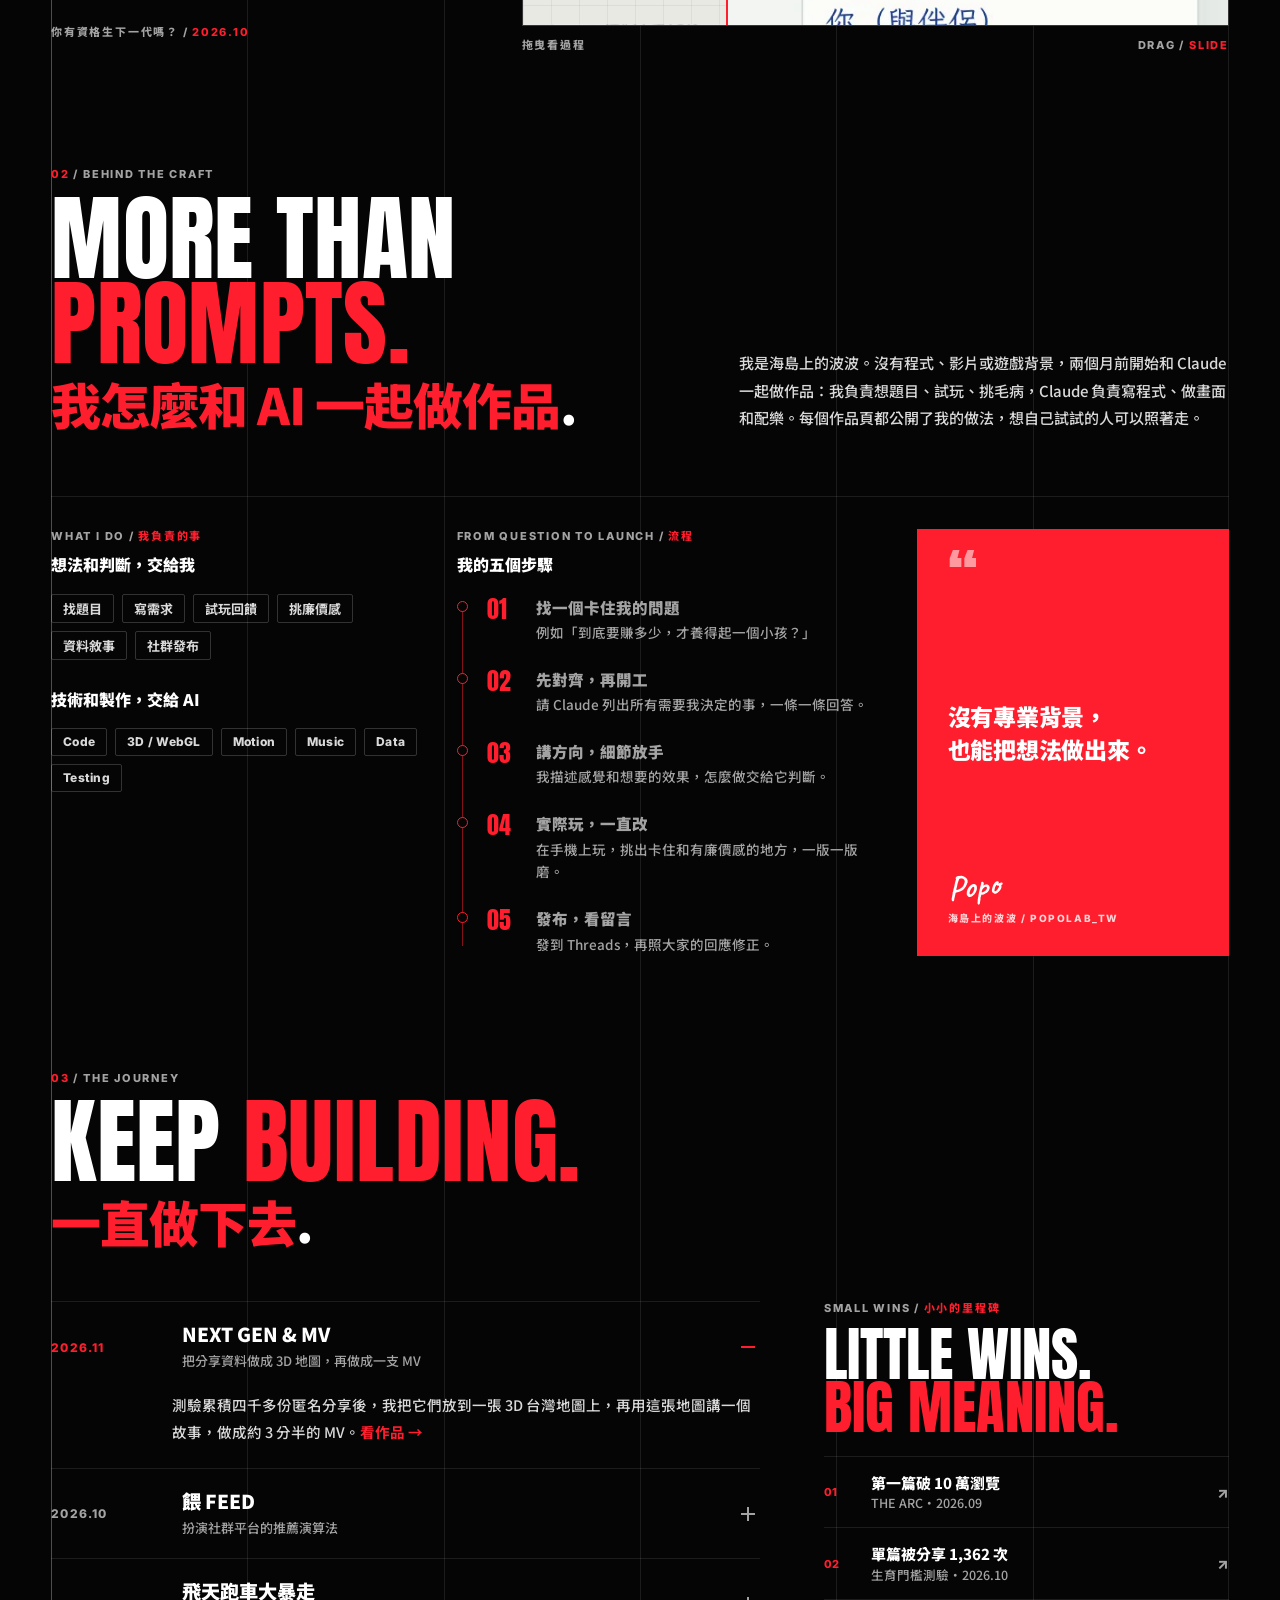
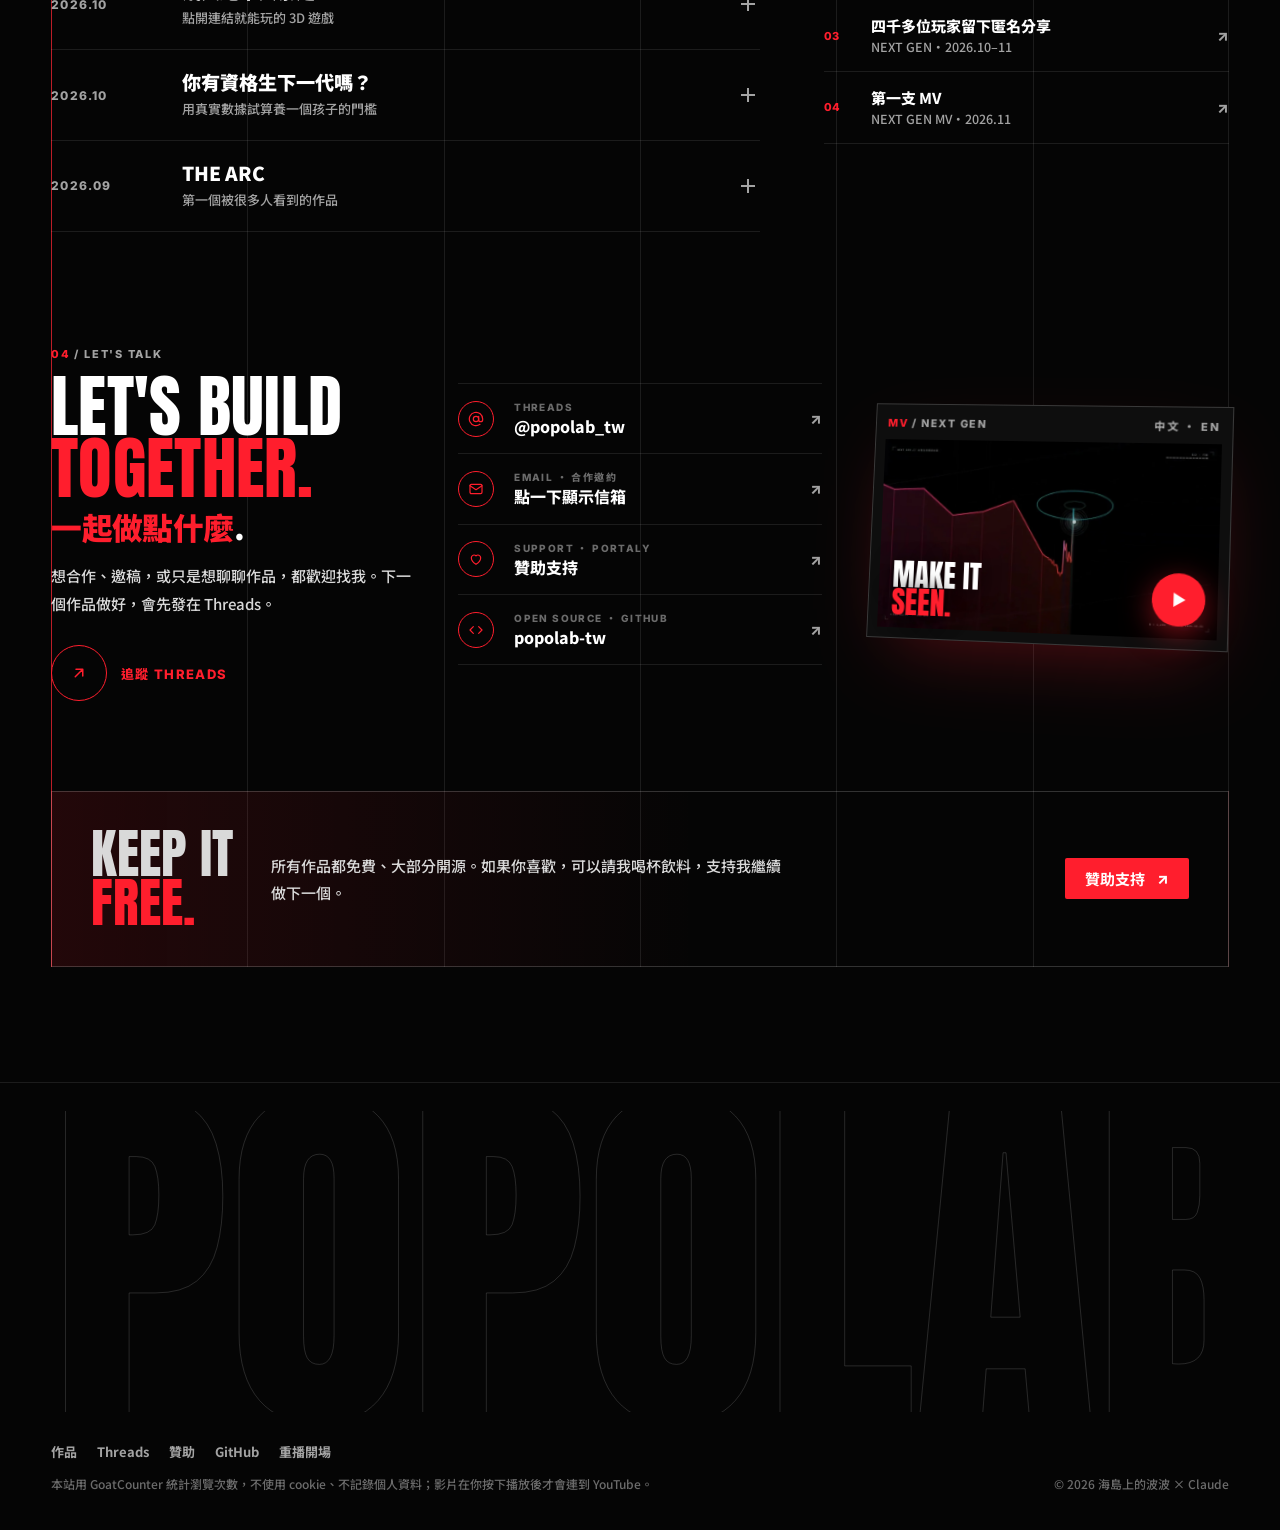
==== commit 2aa53ac4: "MV 換成新版（wm0saBo-C28），加入英文版（1hOQl-NBP-8）與語言切換 Co-Authored-By: Claude Opus 5.5 <noreply@anthropic.com>" ====
--- a/index.html
+++ b/index.html
@@ -21,11 +21,11 @@
 <link rel="preconnect" href="https://fonts.googleapis.com">
 <link rel="preconnect" href="https://fonts.gstatic.com" crossorigin>
 <link rel="stylesheet" href="https://fonts.googleapis.com/css2?family=Anton&family=Caveat:wght@600&family=Inter:wght@500;700;800&family=Noto+Sans+TC:wght@500;700;900&display=swap">
-<link rel="stylesheet" href="/assets/css/site.css?v=6ab14fa1">
+<link rel="stylesheet" href="/assets/css/site.css?v=797be077">
 <script>
 (function(){try{var d=document.documentElement,r=matchMedia('(prefers-reduced-motion: reduce)').matches,m=localStorage.getItem('popolab-motion'),i=localStorage.getItem('popolab-intro');if(!r&&m!=='off'&&i!=='off'&&!location.hash&&!(history.scrollRestoration&&window.scrollY>10)){d.classList.add('swarm-pending');setTimeout(function(){if(!window.POPOLAB_SWARM_STARTED)d.classList.remove('swarm-pending')},3500)}}catch(e){}})();
 </script>
-<script src="/assets/js/site.js?v=db7edd79" defer></script>
+<script src="/assets/js/site.js?v=3e5c4992" defer></script>
 <script src="/assets/js/swarm.js?v=ccde3b0c" defer></script>
 <script data-goatcounter="https://popolab.goatcounter.com/count" async src="https://gc.zgo.at/count.js"></script>
 </head>
@@ -307,7 +307,7 @@
       </div>
       <div class="tilt-wrap rv-up">
         <a class="tilt-card" href="/works/next-gen/#watch" aria-label="觀看 NEXT GEN MV">
-          <div class="tc-top"><span class="label"><b>MV</b> / NEXT GEN</span><span class="label">3:38</span></div>
+          <div class="tc-top"><span class="label"><b>MV</b> / NEXT GEN</span><span class="label">中文 ・ EN</span></div>
           <img src="/assets/works/next-gen/mv-poster.webp" alt="" width="1600" height="900" loading="lazy">
           <span class="tc-title">Make it<br><span class="r">seen.</span></span>
           <span class="tc-play" aria-hidden="true"><svg viewBox="0 0 10 12"><path d="M0 0l10 6-10 6z"/></svg></span>
--- a/assets/css/site.css
+++ b/assets/css/site.css
@@ -328,6 +328,11 @@
 .yt-facade:hover .big-play,.media-link:hover .big-play{transform:scale(1.07)}
 .media-cap{position:absolute;left:16px;bottom:14px;font:800 10.5px var(--ui);letter-spacing:.14em;text-transform:uppercase;background:rgba(0,0,0,.8);padding:6px 9px}
 .media-link{display:block;position:relative;height:100%}
+.yt-langs{display:inline-flex;margin-top:12px;border:1px solid var(--line-strong);border-radius:2px;overflow:hidden}
+.yt-lang{padding:9px 16px;font:700 13px var(--zh);color:var(--mute);transition:background .2s,color .2s}
+.yt-lang+.yt-lang{border-left:1px solid var(--line-strong)}
+.yt-lang:hover{color:var(--ink)}
+.yt-lang[aria-pressed="true"]{background:var(--red);color:#fff}
 .w-actions{display:flex;flex-wrap:wrap;gap:12px;margin-top:20px}
 .w-stats{display:grid;grid-template-columns:repeat(auto-fit,minmax(170px,1fr));margin-top:clamp(44px,5vw,80px);border-top:1px solid var(--line);border-bottom:1px solid var(--line)}
 .w-stat{padding:22px 0 20px;border-right:1px solid var(--line);padding-left:20px}
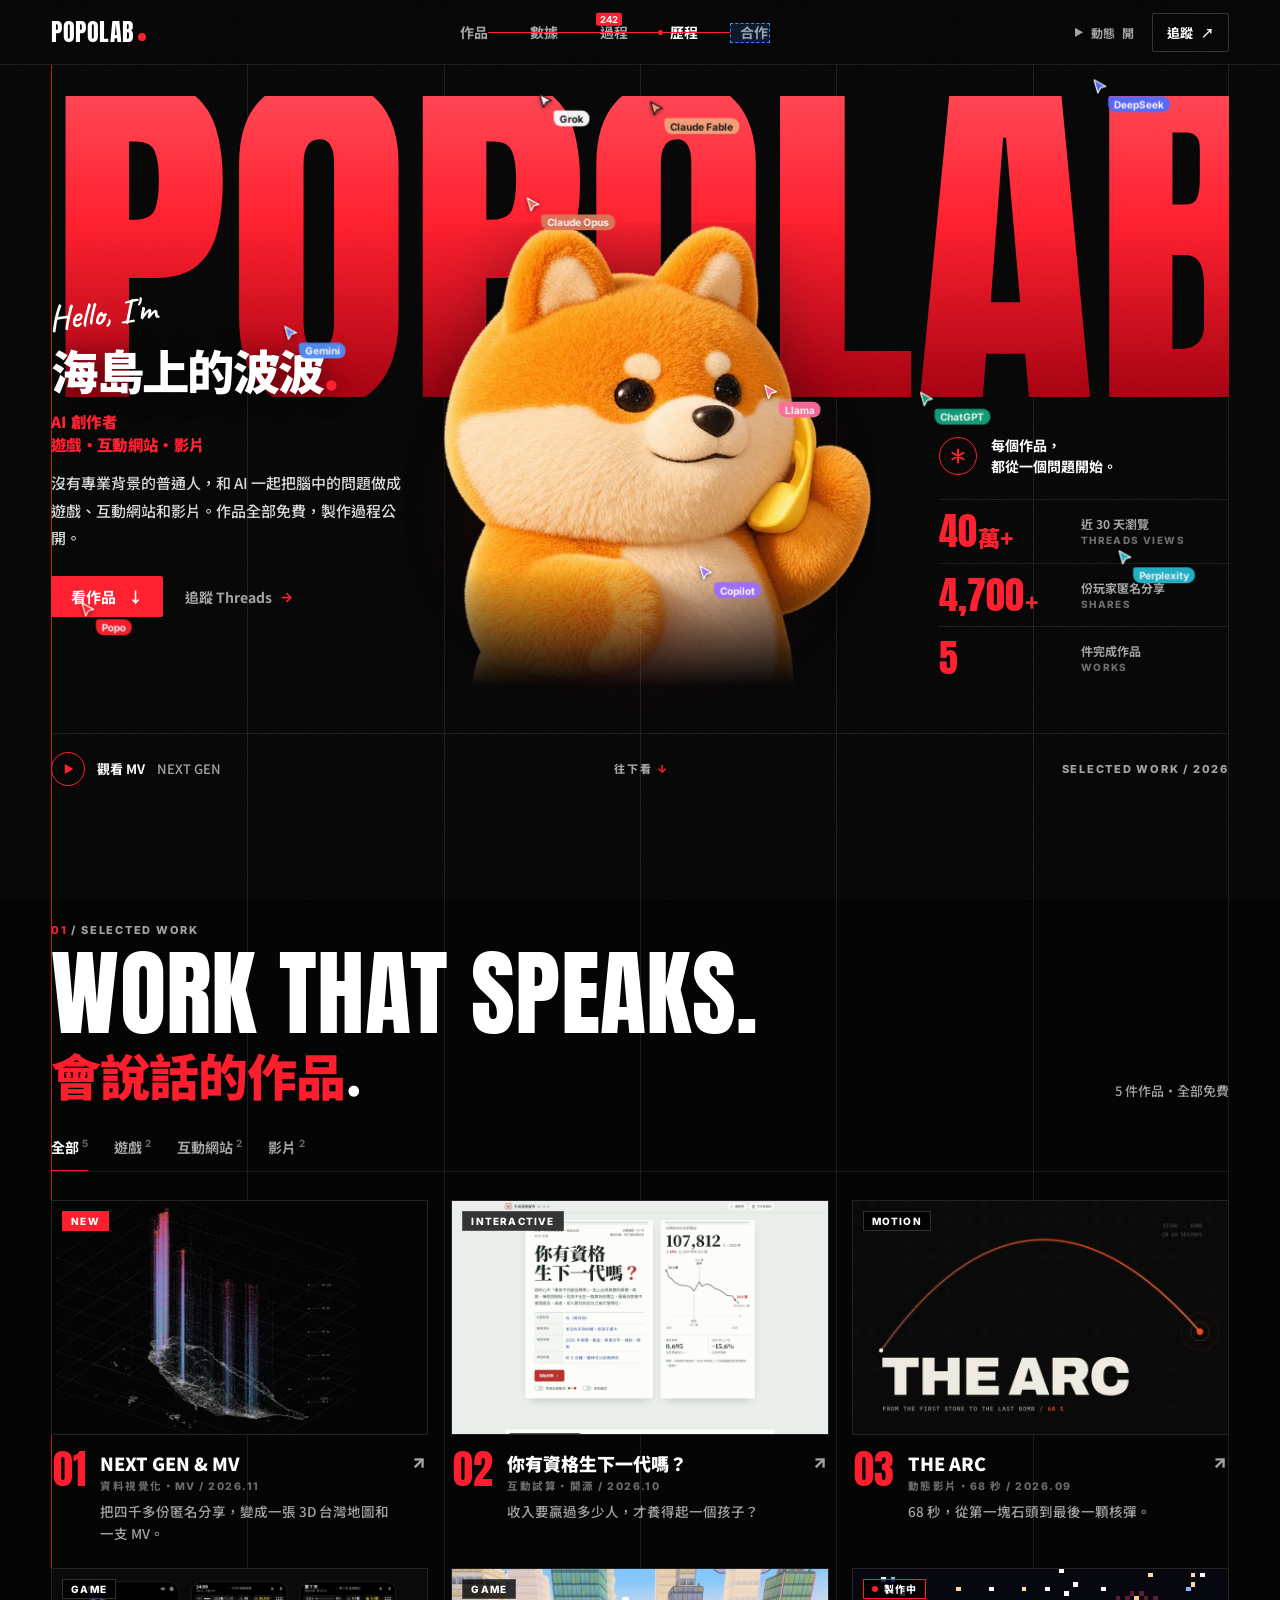
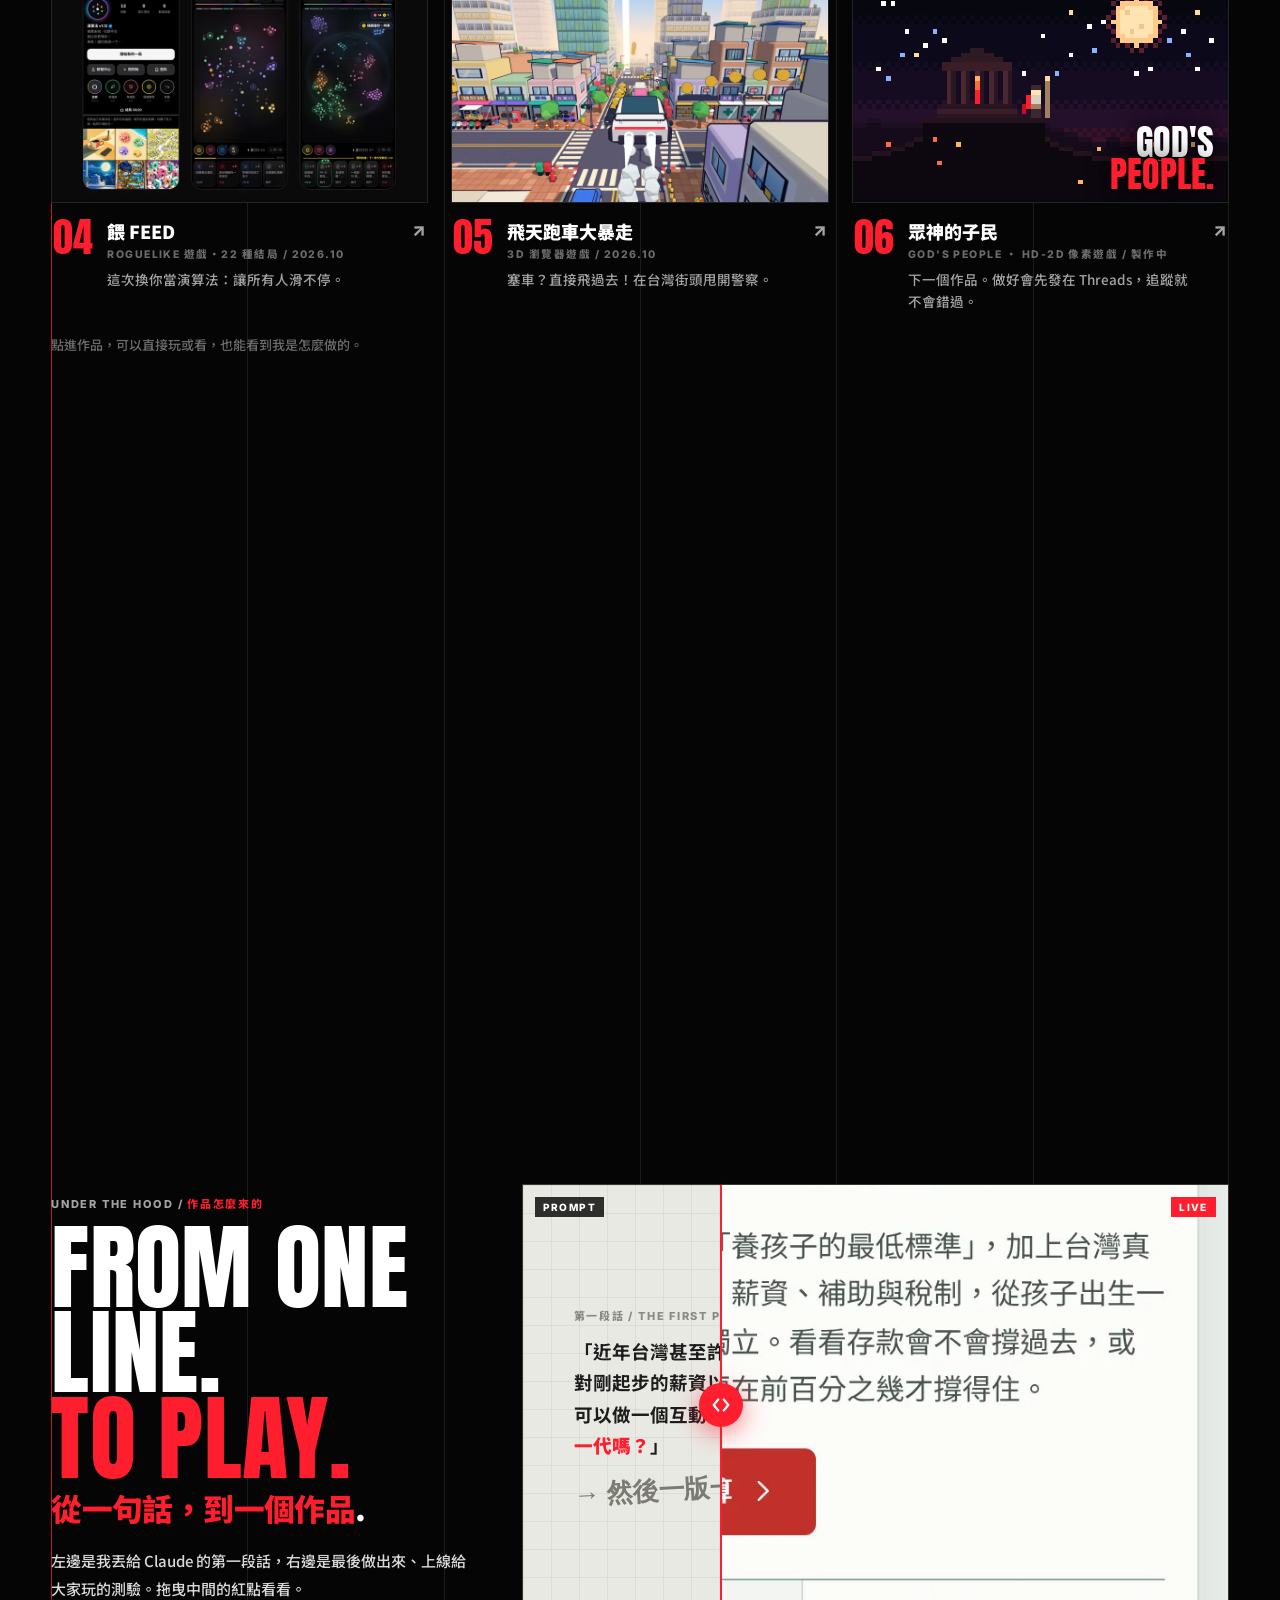
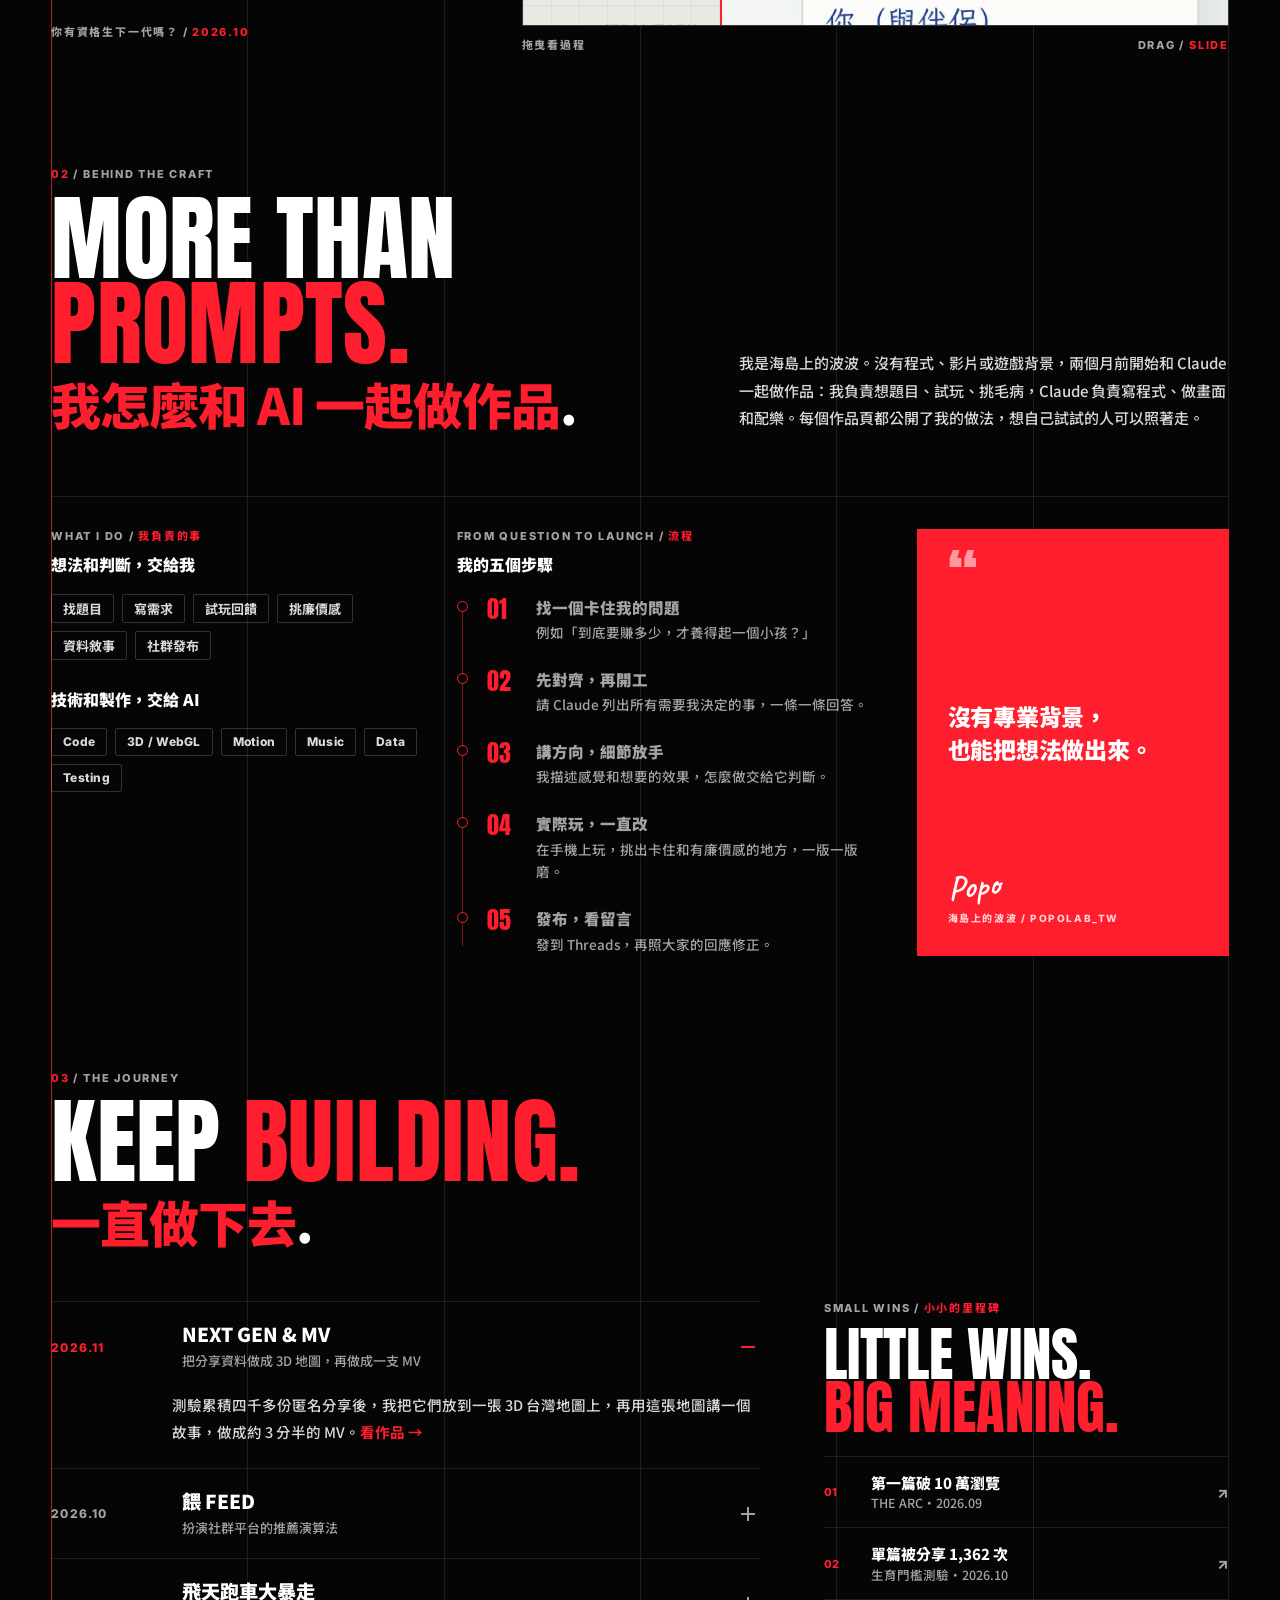
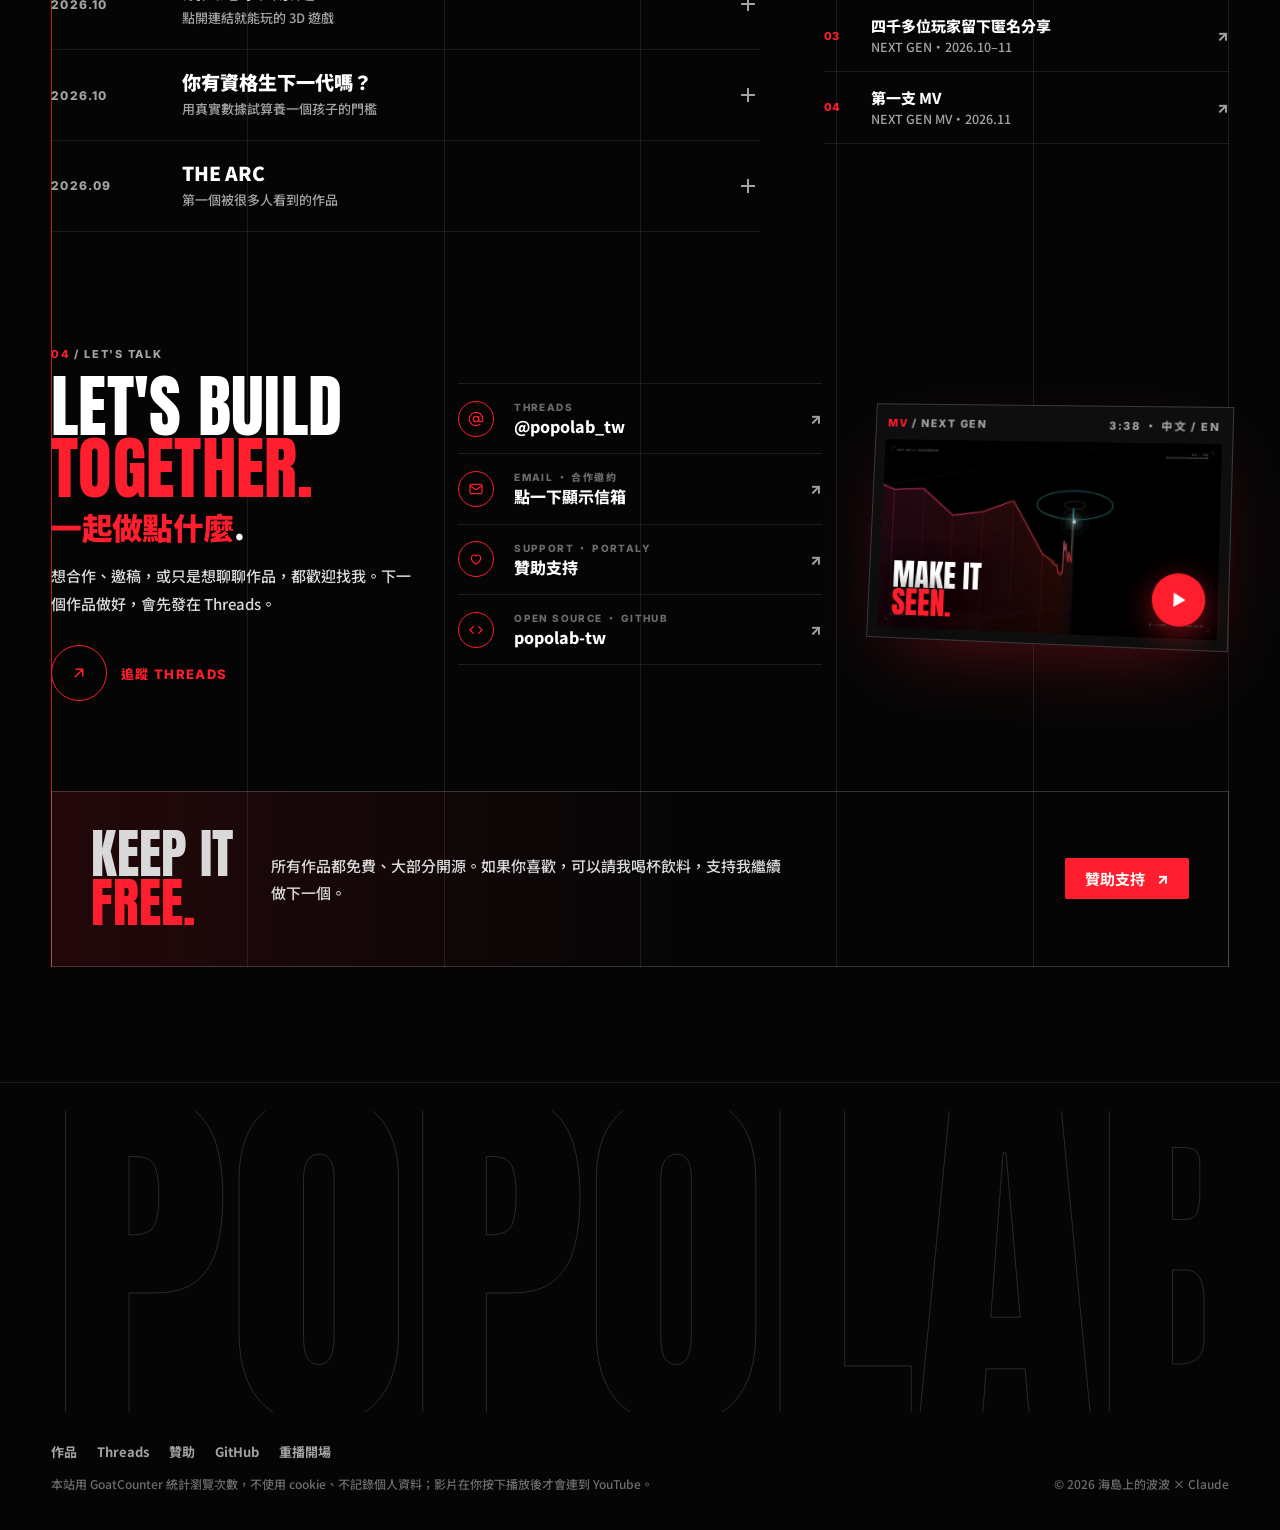
==== commit 36ab608d: "MV 片長標回 3:38 Co-Authored-By: Claude Opus 5.5 <noreply@anthropic.com> Claude-Session: https://claude." ====
--- a/index.html
+++ b/index.html
@@ -307,7 +307,7 @@
       </div>
       <div class="tilt-wrap rv-up">
         <a class="tilt-card" href="/works/next-gen/#watch" aria-label="觀看 NEXT GEN MV">
-          <div class="tc-top"><span class="label"><b>MV</b> / NEXT GEN</span><span class="label">中文 ・ EN</span></div>
+          <div class="tc-top"><span class="label"><b>MV</b> / NEXT GEN</span><span class="label">3:38 ・ 中文 / EN</span></div>
           <img src="/assets/works/next-gen/mv-poster.webp" alt="" width="1600" height="900" loading="lazy">
           <span class="tc-title">Make it<br><span class="r">seen.</span></span>
           <span class="tc-play" aria-hidden="true"><svg viewBox="0 0 10 12"><path d="M0 0l10 6-10 6z"/></svg></span>
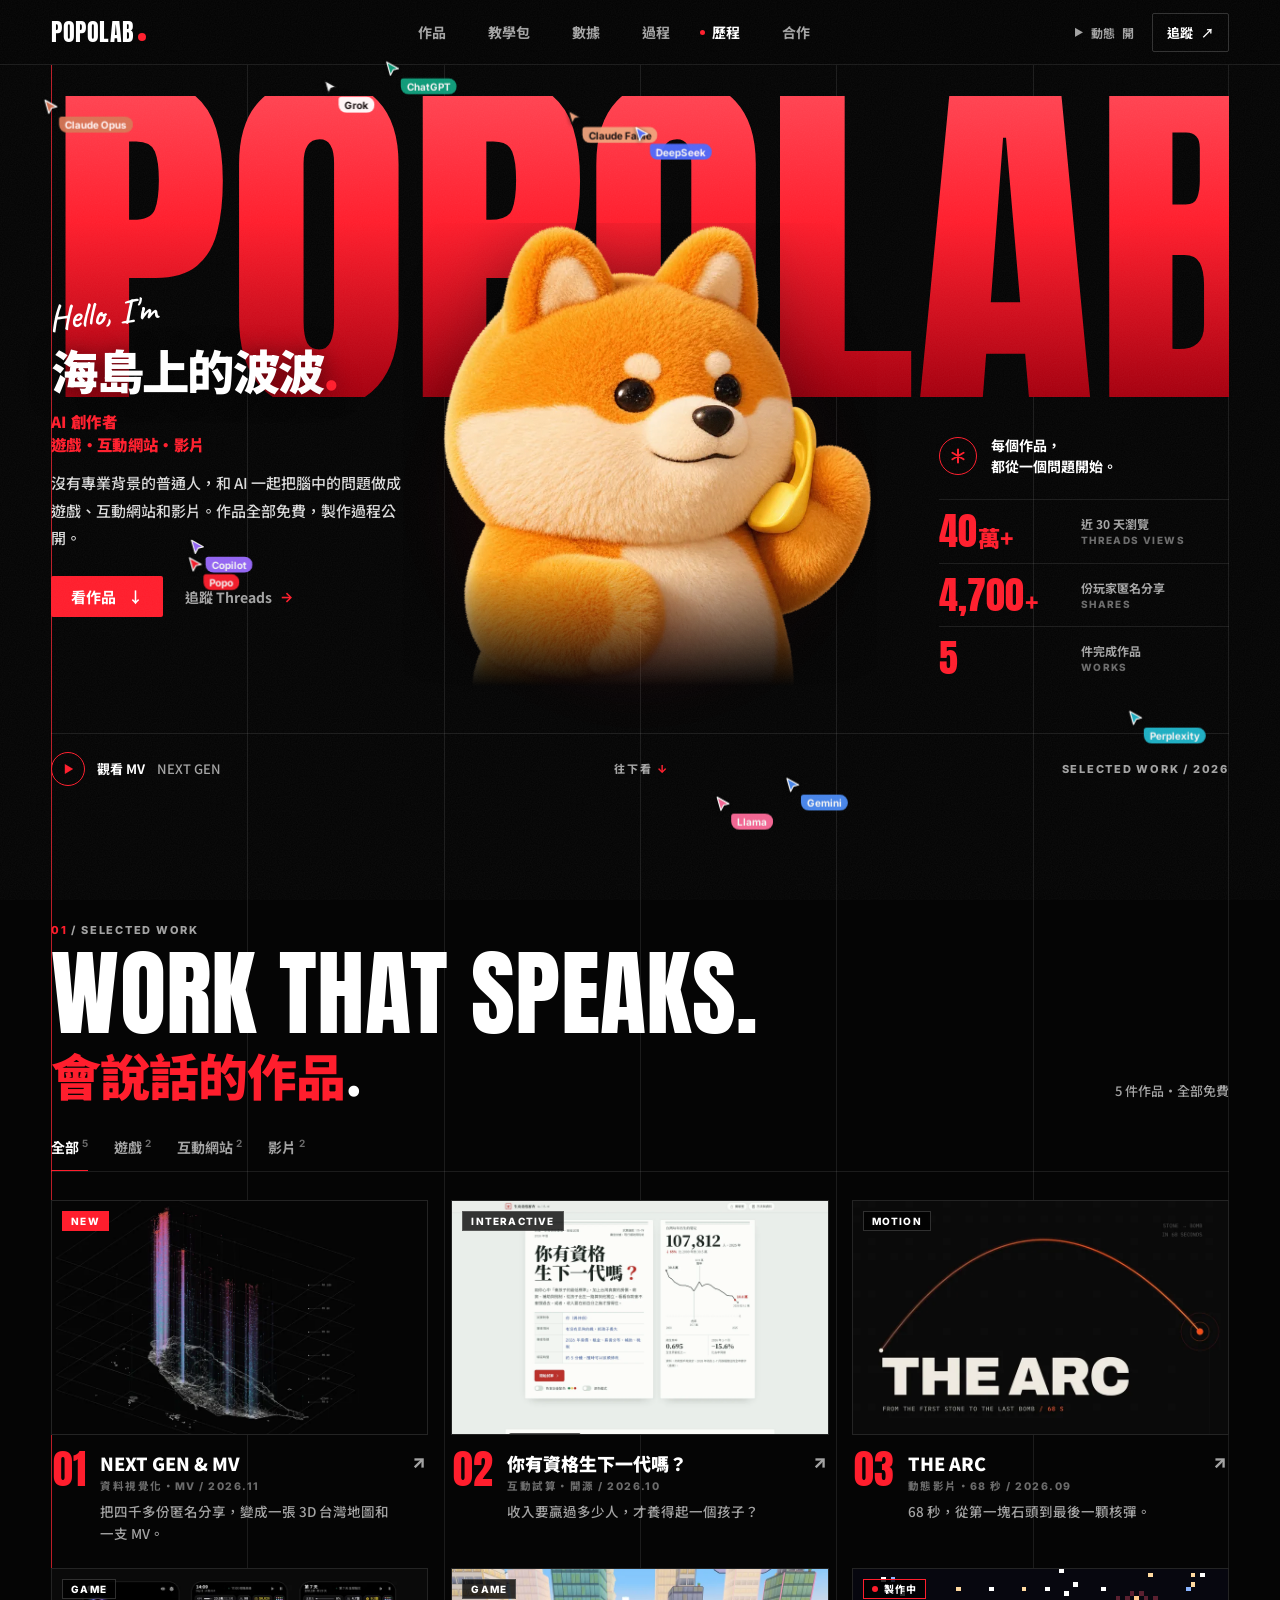
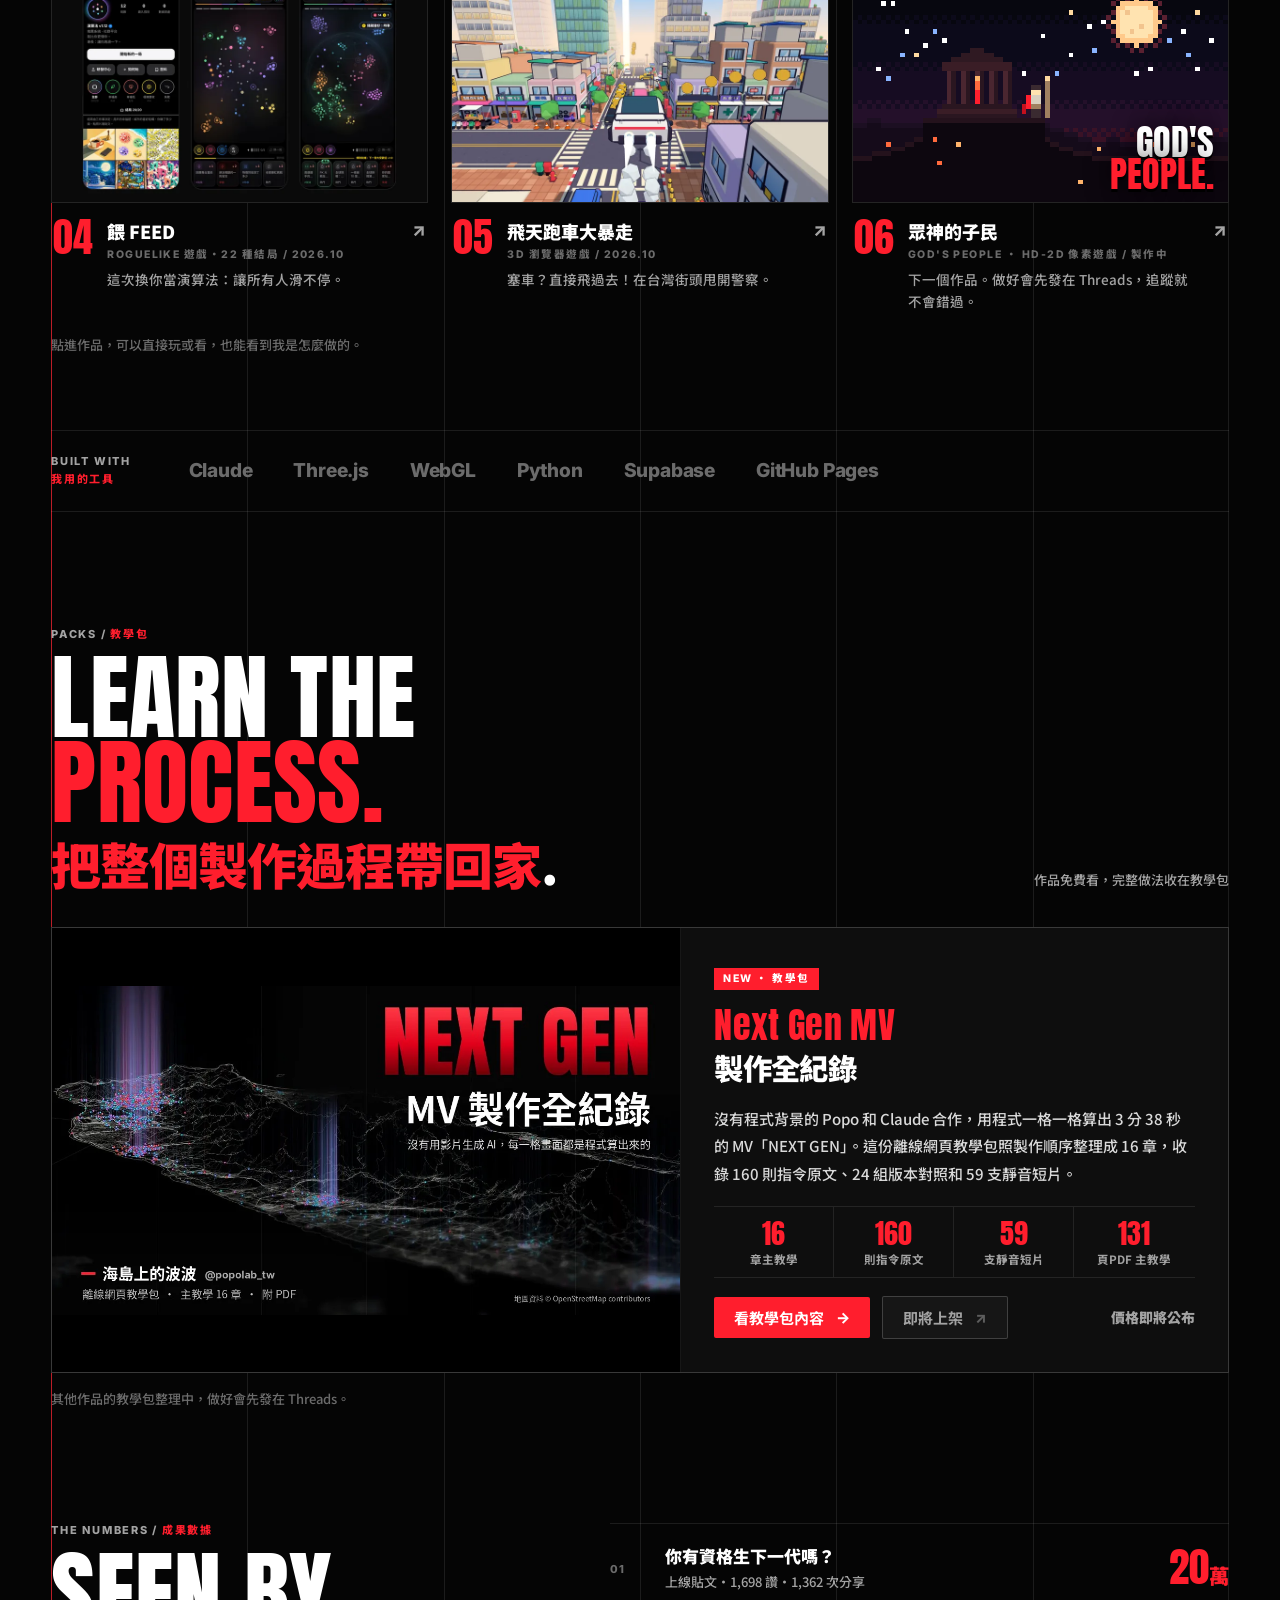
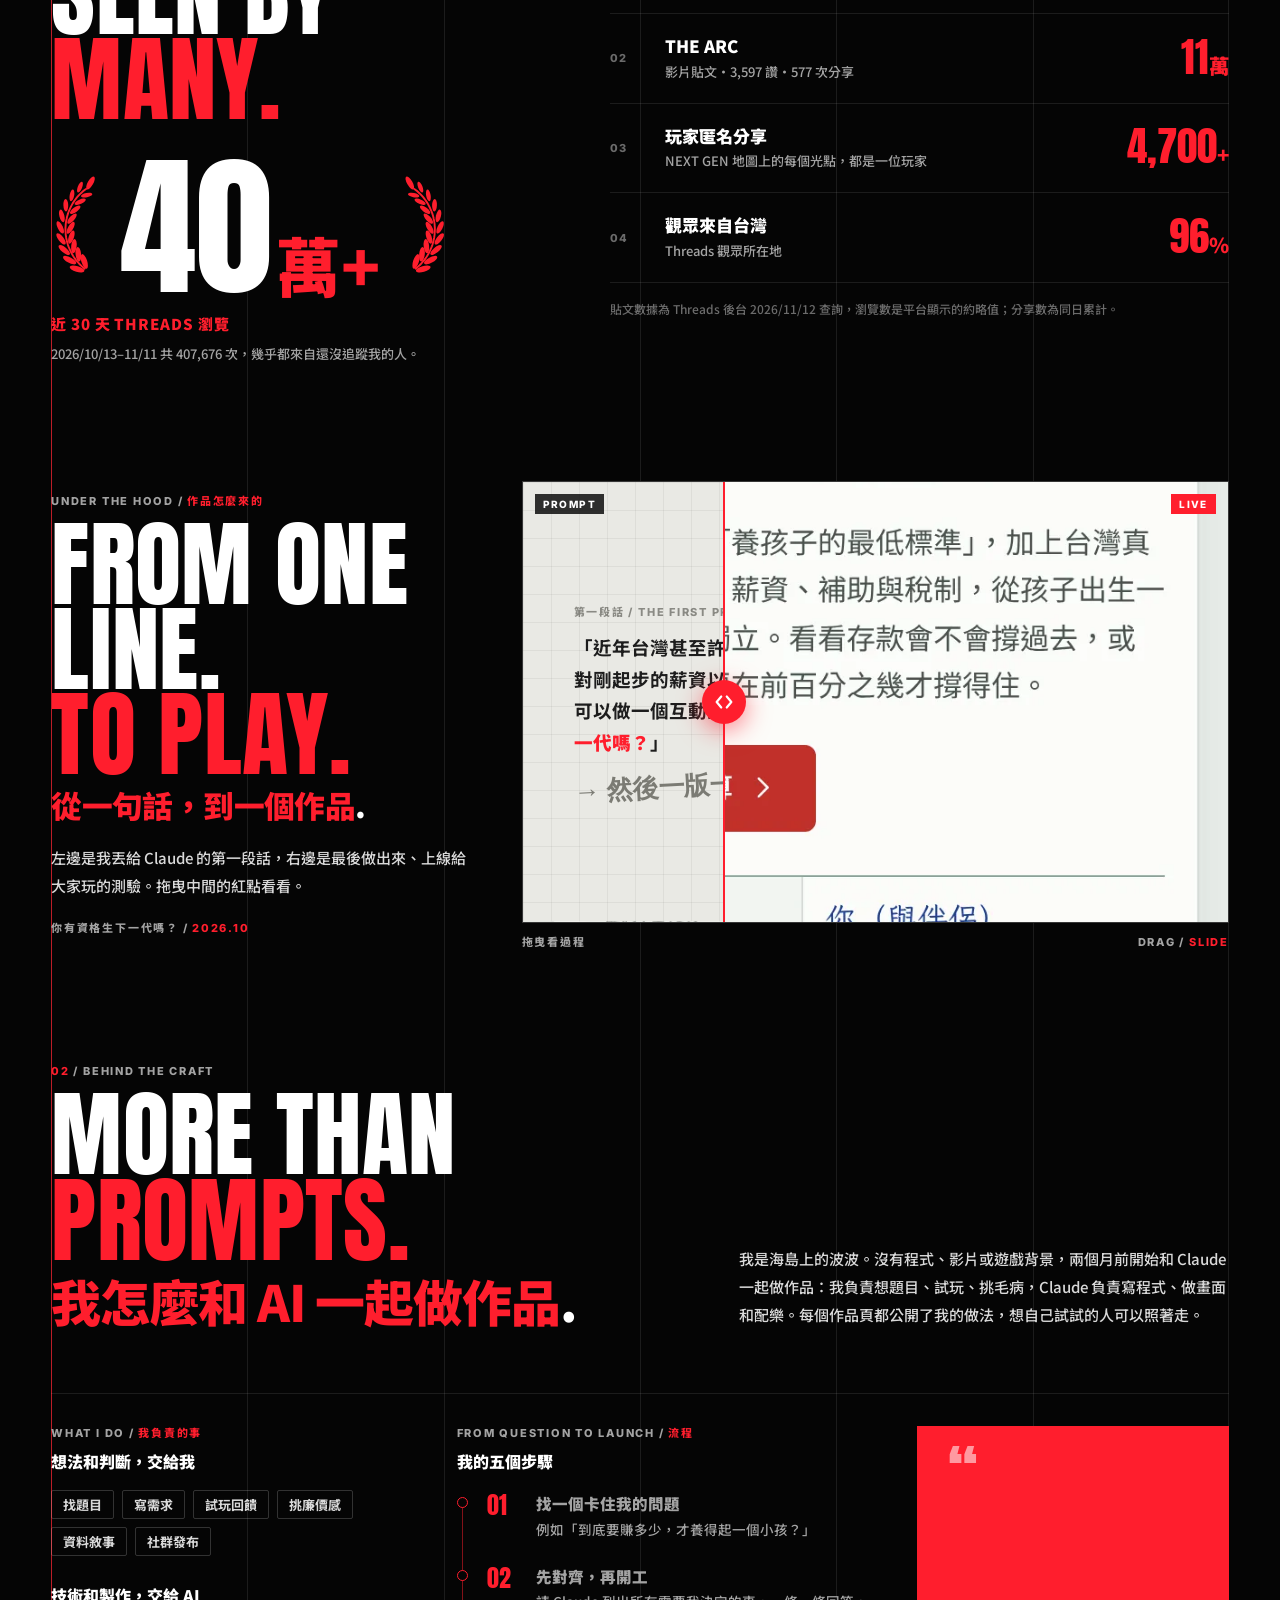
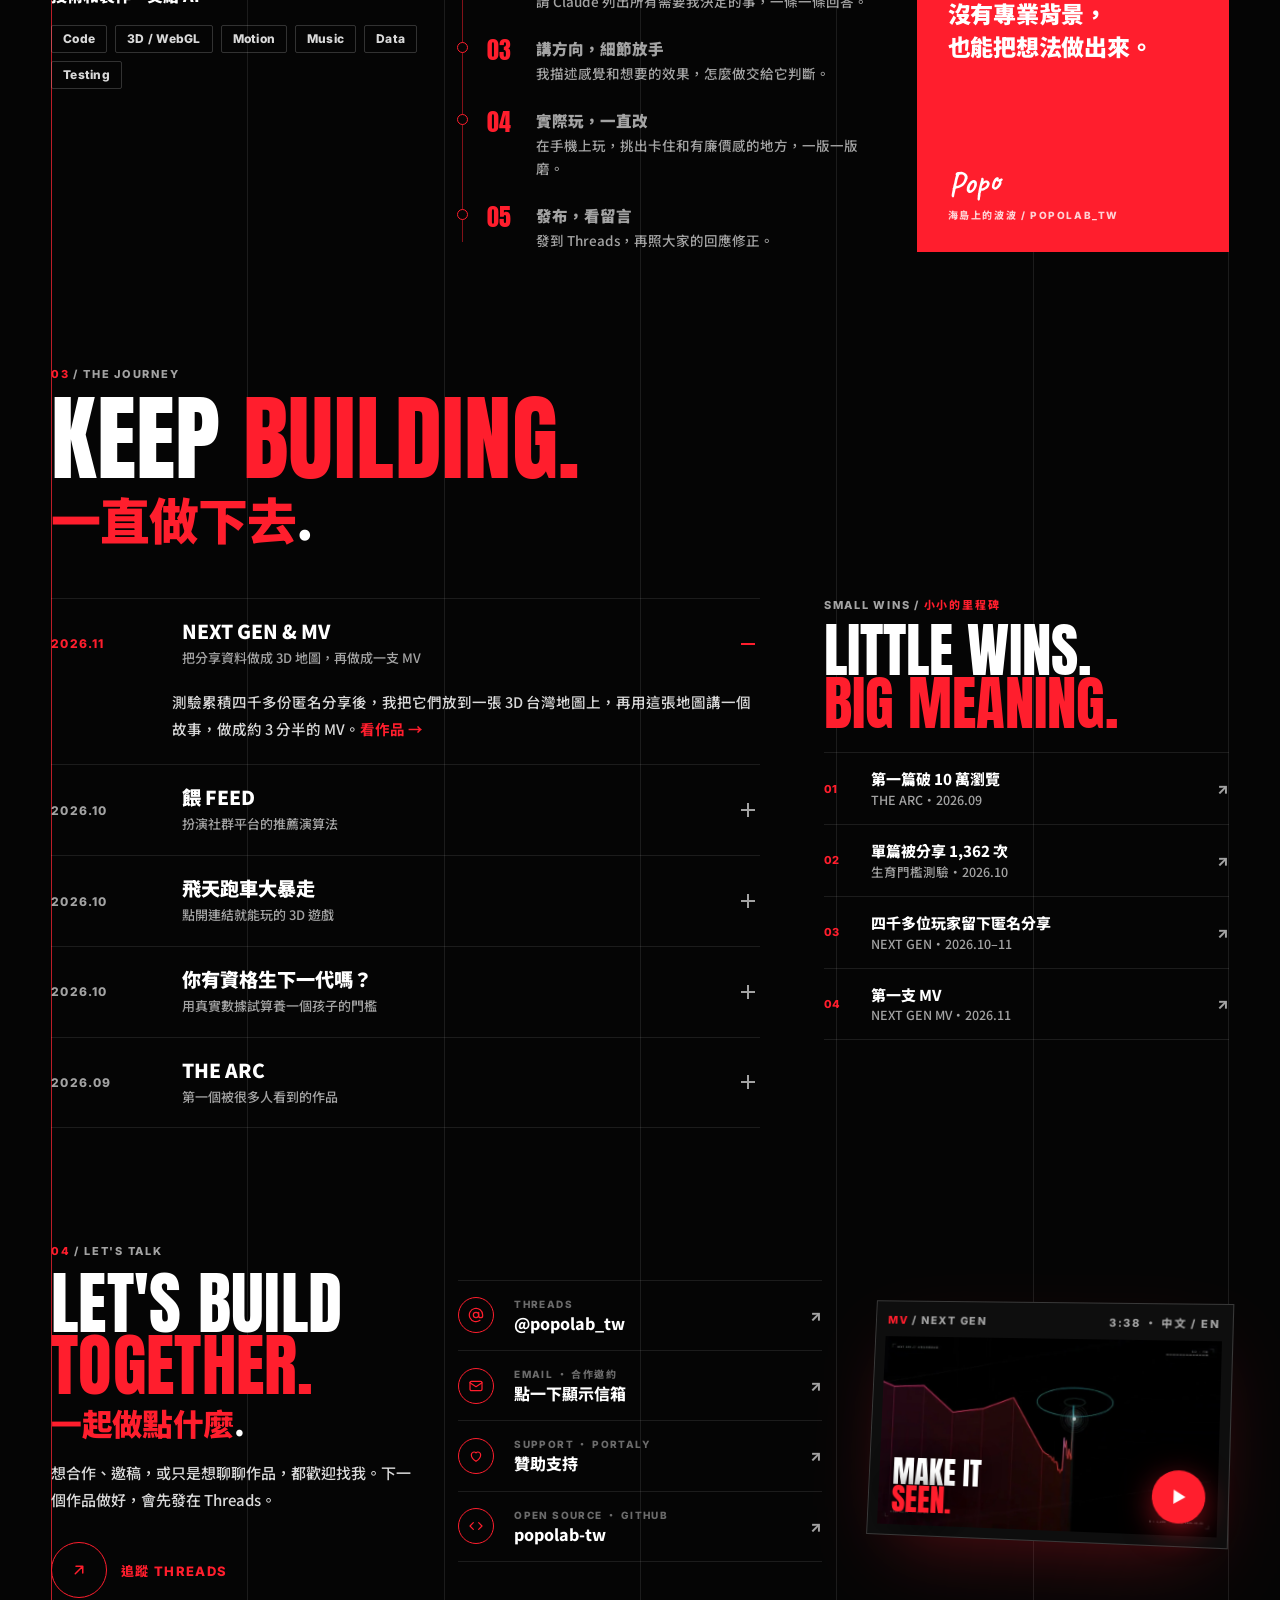
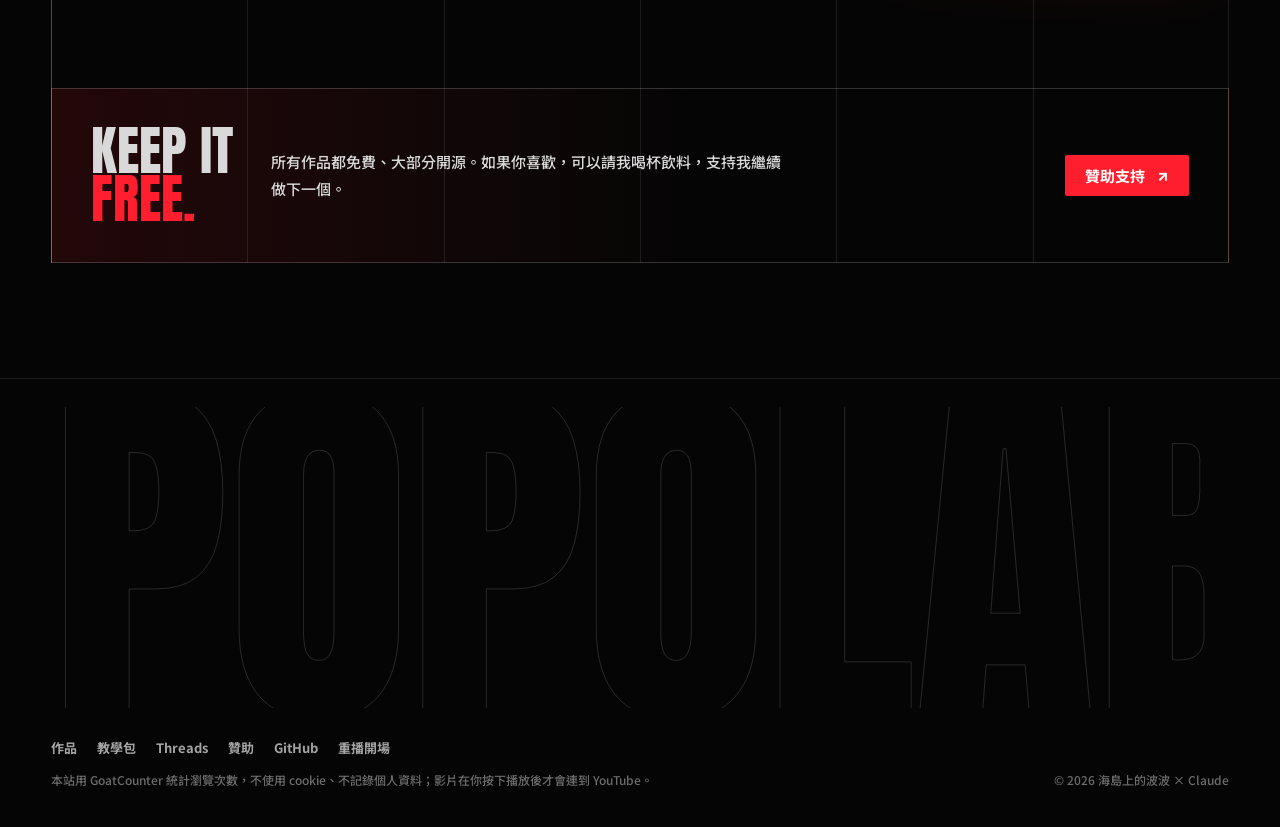
==== commit 4d561787: "新增 NEXT GEN MV 製作全紀錄教學包：專屬頁、首頁教學包區、作品頁推廣區塊（購買連結待補） Co-Authored-By: Claude Opus 5.5 <noreply@anthropi" ====
--- a/index.html
+++ b/index.html
@@ -21,7 +21,7 @@
 <link rel="preconnect" href="https://fonts.googleapis.com">
 <link rel="preconnect" href="https://fonts.gstatic.com" crossorigin>
 <link rel="stylesheet" href="https://fonts.googleapis.com/css2?family=Anton&family=Caveat:wght@600&family=Inter:wght@500;700;800&family=Noto+Sans+TC:wght@500;700;900&display=swap">
-<link rel="stylesheet" href="/assets/css/site.css?v=797be077">
+<link rel="stylesheet" href="/assets/css/site.css?v=cbe4bda6">
 <script>
 (function(){try{var d=document.documentElement,r=matchMedia('(prefers-reduced-motion: reduce)').matches,m=localStorage.getItem('popolab-motion'),i=localStorage.getItem('popolab-intro');if(!r&&m!=='off'&&i!=='off'&&!location.hash&&!(history.scrollRestoration&&window.scrollY>10)){d.classList.add('swarm-pending');setTimeout(function(){if(!window.POPOLAB_SWARM_STARTED)d.classList.remove('swarm-pending')},3500)}}catch(e){}})();
 </script>
@@ -36,7 +36,7 @@
   <div class="bar">
     <a class="logo" href="/" data-build aria-label="POPOLAB 首頁">POPOLAB<span class="dot"></span></a>
     <nav class="nav" aria-label="主選單" data-build>
-      <a href="#work">作品</a><a href="#numbers">數據</a><a href="#craft">過程</a><a href="#journey">歷程</a><a href="#contact">合作</a>
+      <a href="#work">作品</a><a href="#packs">教學包</a><a href="#numbers">數據</a><a href="#craft">過程</a><a href="#journey">歷程</a><a href="#contact">合作</a>
     </nav>
     <div class="hd-right" data-build>
       <button class="motion-toggle" type="button" aria-pressed="true" title="開關動態效果"><span class="ic">▶</span><span class="tx">動態</span><span class="st">開</span></button>
@@ -139,6 +139,34 @@
       </ul>
     </div>
   </section>
+
+<!--PACKS-START-->
+  <section class="section" id="packs" aria-labelledby="packs-title">
+    <div class="section-head rv-up">
+      <div>
+        <p class="label">Packs / <b>教學包</b></p>
+        <h2 class="h-en" id="packs-title">Learn the<br><span class="r">process.</span></h2>
+        <span class="h-zh">把整個製作過程帶回家<i>.</i></span>
+      </div>
+      <p class="small">作品免費看，完整做法收在教學包</p>
+    </div>
+    <article class="pack-card rv-up">
+      <a class="pc-img" href="/packs/next-gen-mv/"><img src="/assets/packs/next-gen-mv/cover.webp" alt="NEXT GEN MV 製作全紀錄教學包封面" width="1200" height="630" loading="lazy"></a>
+      <div class="pc-body">
+        <span><span class="pk-tag">New ・ 教學包</span></span>
+        <h3><span>Next Gen MV</span>製作全紀錄</h3>
+        <p class="lede">沒有程式背景的 Popo 和 Claude 合作，用程式一格一格算出 3 分 38 秒的 MV「NEXT GEN」。這份離線網頁教學包照製作順序整理成 16 章，收錄 160 則指令原文、24 組版本對照和 59 支靜音短片。</p>
+        <div class="pc-nums"><div><b>16</b><span>章主教學</span></div><div><b>160</b><span>則指令原文</span></div><div><b>59</b><span>支靜音短片</span></div><div><b>131</b><span>頁PDF 主教學</span></div></div>
+        <div class="pc-actions">
+          <a class="btn btn-red" href="/packs/next-gen-mv/">看教學包內容 <span class="arr">→</span></a>
+          <a class="btn btn-line" aria-disabled="true" role="link" title="教學包即將上架">即將上架 <span class="arr">↗</span></a>
+          <p class="price tbd">價格即將公布</p>
+        </div>
+      </div>
+    </article>
+    <p class="grid-note pack-more">其他作品的教學包整理中，做好會先發在 Threads。</p>
+  </section>
+<!--PACKS-END-->
 
   <!-- 數據 -->
   <section class="section" id="numbers" aria-labelledby="num-title">
@@ -328,7 +356,7 @@
     <p class="ft-mega" aria-hidden="true">POPOLAB</p>
     <div>
       <div class="ft-links">
-        <a href="#work">作品</a><a href="https://www.threads.com/@popolab_tw" target="_blank" rel="noopener">Threads</a><a href="https://portaly.cc/popolab_tw/support?utm_source=popolab-site&amp;utm_medium=footer" target="_blank" rel="noopener">贊助</a><a href="https://github.com/popolab-tw" target="_blank" rel="noopener">GitHub</a><button type="button" data-replay>重播開場</button>
+        <a href="#work">作品</a><a href="/packs/next-gen-mv/">教學包</a><a href="https://www.threads.com/@popolab_tw" target="_blank" rel="noopener">Threads</a><a href="https://portaly.cc/popolab_tw/support?utm_source=popolab-site&amp;utm_medium=footer" target="_blank" rel="noopener">贊助</a><a href="https://github.com/popolab-tw" target="_blank" rel="noopener">GitHub</a><button type="button" data-replay>重播開場</button>
       </div>
       <p class="ft-copy" style="margin-top:12px">本站用 GoatCounter 統計瀏覽次數，不使用 cookie、不記錄個人資料；影片在你按下播放後才會連到 YouTube。</p>
     </div>
--- a/assets/css/site.css
+++ b/assets/css/site.css
@@ -389,6 +389,131 @@
 .pager .pt{font:400 clamp(26px,2.6vw,40px)/1 var(--display);text-transform:uppercase;margin-top:8px;transition:color .2s}
 .pager a:hover .pt{color:var(--red)}
 
+/* ---------- 教學包 ---------- */
+.btn[aria-disabled="true"]{background:var(--surface-2);color:var(--mute);cursor:not-allowed;border:1px solid var(--line-strong)}
+.btn[aria-disabled="true"] .arr{opacity:.5}
+.price{font:400 clamp(40px,4vw,60px)/1 var(--display);color:var(--ink)}
+.price small{font:700 14px var(--zh);color:var(--mute);margin-left:8px}
+.price.tbd{font:900 22px/1.3 var(--zh);color:var(--ink-2)}
+.pk-tag{display:inline-flex;align-items:center;gap:8px;background:var(--red);color:#fff;font:800 10.5px/1 var(--ui);letter-spacing:.14em;text-transform:uppercase;padding:6px 9px}
+/* 首頁商品卡 */
+.pack-card{display:grid;grid-template-columns:minmax(0,1.15fr) minmax(0,1fr);gap:0;margin-top:36px;border:1px solid var(--line-strong);background:var(--surface)}
+.pack-card .pc-img{position:relative;display:flex;align-items:center;overflow:hidden;border-right:1px solid var(--line);background:#000}
+.pack-card .pc-img img{width:100%;height:auto;transition:transform .6s cubic-bezier(.2,.7,.2,1)}
+.pack-card:hover .pc-img img{transform:scale(1.025)}
+.pack-card .pc-body{padding:clamp(22px,2.6vw,40px);display:flex;flex-direction:column;gap:18px}
+.pack-card h3{font:900 clamp(24px,2.3vw,34px)/1.3 var(--zh);letter-spacing:-.02em}
+.pack-card h3 span{display:block;font:400 clamp(30px,2.8vw,44px)/.95 var(--display);color:var(--red);letter-spacing:.01em;margin-bottom:6px}
+.pc-nums{display:grid;grid-template-columns:repeat(4,minmax(0,1fr));border-top:1px solid var(--line);border-bottom:1px solid var(--line)}
+.pc-nums div{padding:12px 0 10px;border-right:1px solid var(--line);text-align:center}
+.pc-nums div:last-child{border-right:0}
+.pc-nums b{display:block;font:400 clamp(26px,2.2vw,34px)/1 var(--display);color:var(--red)}
+.pc-nums span{display:block;font:700 11.5px/1.4 var(--zh);color:var(--mute);margin-top:4px}
+.pc-actions{display:flex;flex-wrap:wrap;gap:12px;align-items:center;margin-top:auto}
+.pack-more{margin-top:16px}
+.pc-actions .price{font-size:30px;margin-left:auto}
+.pc-actions .price.tbd{font-size:14px;color:var(--mute)}
+/* 專屬頁 */
+.pk-hero{display:grid;grid-template-columns:minmax(0,1.35fr) minmax(0,.85fr);gap:clamp(24px,4vw,64px);align-items:end;margin-top:clamp(26px,3vw,44px)}
+.buy-box{border:1px solid var(--line-strong);background:var(--surface);padding:clamp(20px,2.2vw,30px);display:grid;gap:16px}
+.buy-box .bb-note{font:500 13px/1.75 var(--zh);color:var(--mute)}
+.buy-box .btn{justify-content:space-between;padding:18px 20px;font-size:17px}
+.buy-box ul{display:grid;gap:7px;font:600 13.5px/1.6 var(--zh);color:var(--ink-2)}
+.buy-box li{position:relative;padding-left:20px}
+.buy-box li::before{content:"✓";position:absolute;left:0;color:var(--red);font-weight:800}
+.pk-nums{display:grid;grid-template-columns:repeat(6,minmax(0,1fr));margin-top:clamp(44px,5vw,80px);border-top:1px solid var(--line);border-bottom:1px solid var(--line)}
+.pk-nums div{padding:20px 14px 18px;border-right:1px solid var(--line)}
+.pk-nums div:first-child{padding-left:0}
+.pk-nums div:last-child{border-right:0}
+.pk-nums b{display:block;font:400 clamp(40px,3.8vw,62px)/.95 var(--display);color:var(--red);white-space:nowrap}
+.pk-nums b small{font:900 .42em var(--zh);margin-left:2px}
+.pk-nums span{display:block;font:700 13px/1.5 var(--zh);color:var(--mute);margin-top:6px}
+.fit{display:grid;grid-template-columns:minmax(0,1fr) minmax(0,1fr);gap:12px}
+.fit > div{border:1px solid var(--line-strong);padding:20px;background:var(--surface)}
+.fit h4{font:900 16px/1.4 var(--zh);margin:0 0 10px;display:flex;gap:10px;align-items:center}
+.fit h4 i{font-style:normal;width:24px;height:24px;border-radius:50%;display:grid;place-items:center;font:800 13px var(--ui)}
+.fit .yes h4 i{background:var(--red);color:#fff}
+.fit .no h4 i{border:1.5px solid var(--dim);color:var(--mute)}
+.fit li{position:relative;padding-left:16px;margin-top:8px;font:500 14.5px/1.75 var(--zh);color:var(--ink-2)}
+.fit li::before{content:"";position:absolute;left:0;top:.8em;width:7px;height:2px;background:var(--red)}
+.fit .no li::before{background:var(--dim)}
+.toc{display:grid;grid-template-columns:repeat(2,minmax(0,1fr));column-gap:28px;border-top:1px solid var(--line)}
+.toc li{display:grid;grid-template-columns:2.4em minmax(0,1fr);gap:10px;align-items:baseline;padding:13px 0;border-bottom:1px solid var(--line);font:700 15px/1.5 var(--zh)}
+.toc li b{font:400 22px/1 var(--display);color:var(--red)}
+.appx{display:grid;gap:10px;margin-top:20px}
+.appx li{border:1px solid var(--line);padding:16px 18px;background:var(--surface)}
+.appx b{display:block;font:900 15.5px/1.5 var(--zh);color:var(--ink)}
+.appx span{display:block;font:500 14px/1.75 var(--zh);color:var(--mute);margin-top:4px}
+.feat{display:grid;grid-template-columns:minmax(0,1fr) minmax(0,1.25fr);gap:clamp(20px,3.4vw,56px);align-items:center;margin-top:clamp(40px,5vw,72px)}
+.feat.rev{grid-template-columns:minmax(0,1.25fr) minmax(0,1fr)}
+.feat.rev .ft-txt{order:2}
+.feat .ft-txt h3{font:900 clamp(20px,1.8vw,26px)/1.4 var(--zh);margin:10px 0 12px}
+.feat .ft-txt p{font:500 15.5px/1.9 var(--zh);color:var(--ink-2)}
+.shot{margin:0;border:1px solid var(--line-strong);background:var(--surface)}
+.shot img{width:100%;height:auto}
+.shot figcaption{padding:10px 12px;font:600 12.5px/1.6 var(--zh);color:var(--mute)}
+.phones{display:grid;grid-template-columns:repeat(2,minmax(0,1fr));gap:12px;max-width:520px}
+.use-steps{counter-reset:u;display:grid;gap:10px}
+.use-steps li{counter-increment:u;position:relative;padding:14px 16px 14px 58px;border:1px solid var(--line);background:var(--surface);font:500 15px/1.75 var(--zh);color:var(--ink-2)}
+.use-steps li::before{content:counter(u,decimal-leading-zero);position:absolute;left:16px;top:12px;font:400 26px/1.2 var(--display);color:var(--red)}
+.use-steps b{color:var(--ink)}
+.spec{display:grid;grid-template-columns:8.5em minmax(0,1fr);border-top:1px solid var(--line);margin:0}
+.spec dt,.spec dd{padding:11px 0;border-bottom:1px solid var(--line);margin:0;font:500 14.5px/1.7 var(--zh)}
+.spec dt{font-weight:800;color:var(--mute)}
+.spec dd{color:var(--ink-2)}
+.faq details{border-top:1px solid var(--line)}
+.faq details:last-child{border-bottom:1px solid var(--line)}
+.faq summary{list-style:none;cursor:pointer;display:grid;grid-template-columns:2.2em minmax(0,1fr) 24px;gap:10px;align-items:center;padding:18px 0;font:900 16.5px/1.5 var(--zh)}
+.faq summary::-webkit-details-marker{display:none}
+.faq summary .q{font:400 22px/1 var(--display);color:var(--red)}
+.faq .pm{width:24px;height:24px;position:relative;color:var(--mute)}
+.faq .pm::before,.faq .pm::after{content:"";position:absolute;left:5px;right:5px;top:11px;height:2px;background:currentColor;transition:transform .3s}
+.faq .pm::after{transform:rotate(90deg)}
+.faq details[open] .pm{color:var(--red)}
+.faq details[open] .pm::after{transform:rotate(0)}
+.faq .a{padding:0 0 20px calc(2.2em + 10px);font:500 15px/1.9 var(--zh);color:var(--ink-2);max-width:46em}
+.faq .a img{margin-top:14px;border:1px solid var(--line-strong)}
+.not-incl li{display:grid;grid-template-columns:22px minmax(0,1fr);gap:8px;padding:12px 0;border-bottom:1px solid var(--line);font:500 14.5px/1.75 var(--zh);color:var(--ink-2)}
+.not-incl li::before{content:"×";color:var(--dim);font:800 16px/1.6 var(--ui)}
+.not-incl b{color:var(--ink)}
+/* 作品頁：教學包橫幅與推廣區 */
+.pack-strip{display:flex;align-items:center;justify-content:space-between;gap:16px;flex-wrap:wrap;margin-top:22px;padding:14px 16px;border:1px solid var(--red);background:linear-gradient(90deg,rgba(255,30,45,.14),transparent 70%)}
+.pack-strip p{font:700 14.5px/1.6 var(--zh)}
+.pack-strip p b{color:var(--red)}
+.pack-promo{margin-top:clamp(64px,7vw,110px);border:1px solid var(--line-strong);background:var(--surface);display:grid;grid-template-columns:minmax(0,1fr) minmax(0,1fr)}
+.pack-promo .pp-img{display:flex;align-items:center;border-right:1px solid var(--line);overflow:hidden;background:#000}
+.pack-promo .pp-img img{width:100%;height:auto}
+.pack-promo .pp-body{padding:clamp(22px,2.8vw,44px);display:grid;gap:16px;align-content:start}
+.pack-promo h2{font:400 clamp(40px,4vw,64px)/.9 var(--display);text-transform:uppercase;margin:0}
+.pack-promo h2 .r{color:var(--red)}
+.pack-promo .vs{display:grid;grid-template-columns:minmax(0,1fr) minmax(0,1fr);gap:10px}
+.pack-promo .vs div{border:1px solid var(--line);padding:14px}
+.pack-promo .vs div.paid{border-color:var(--red)}
+.pack-promo .vs b{display:block;font:800 11px var(--ui);letter-spacing:.14em;text-transform:uppercase;color:var(--mute);margin-bottom:8px}
+.pack-promo .vs .paid b{color:var(--red)}
+.pack-promo .vs li{font:500 13.5px/1.7 var(--zh);color:var(--ink-2);margin-top:3px}
+@media (max-width:1100px){
+  .pk-nums{grid-template-columns:repeat(3,minmax(0,1fr))}
+  .pk-nums div:nth-child(3n){border-right:0}
+  .pk-nums div:nth-child(4){padding-left:0}
+  .pk-nums div:nth-child(-n+3){border-bottom:1px solid var(--line)}
+}
+@media (max-width:820px){
+  .pack-card,.pack-promo,.pk-hero,.feat,.feat.rev,.fit,.toc{grid-template-columns:minmax(0,1fr)}
+  .pack-card .pc-img,.pack-promo .pp-img{border-right:0;border-bottom:1px solid var(--line)}
+  .feat.rev .ft-txt{order:0}
+  .pc-nums{grid-template-columns:repeat(2,minmax(0,1fr))}
+  .pc-nums div:nth-child(2){border-right:0}
+  .pc-nums div:nth-child(-n+2){border-bottom:1px solid var(--line)}
+  .pk-nums{grid-template-columns:repeat(2,minmax(0,1fr))}
+  .pk-nums div{padding-left:0;border-right:0;border-bottom:1px solid var(--line)}
+  .pk-nums div:nth-child(odd){border-right:1px solid var(--line)}
+  .pk-nums div:nth-child(even){padding-left:14px}
+  .pack-promo .vs{grid-template-columns:minmax(0,1fr)}
+  .spec{grid-template-columns:6.5em minmax(0,1fr)}
+  .faq .a{padding-left:0}
+}
+
 /* 進場淡入（只在允許動態時） */
 .motion-ok .rv-up{opacity:0;transform:translateY(22px);transition:opacity .8s cubic-bezier(.2,.7,.2,1),transform .8s cubic-bezier(.2,.7,.2,1)}
 .motion-ok .rv-up.in{opacity:1;transform:none}
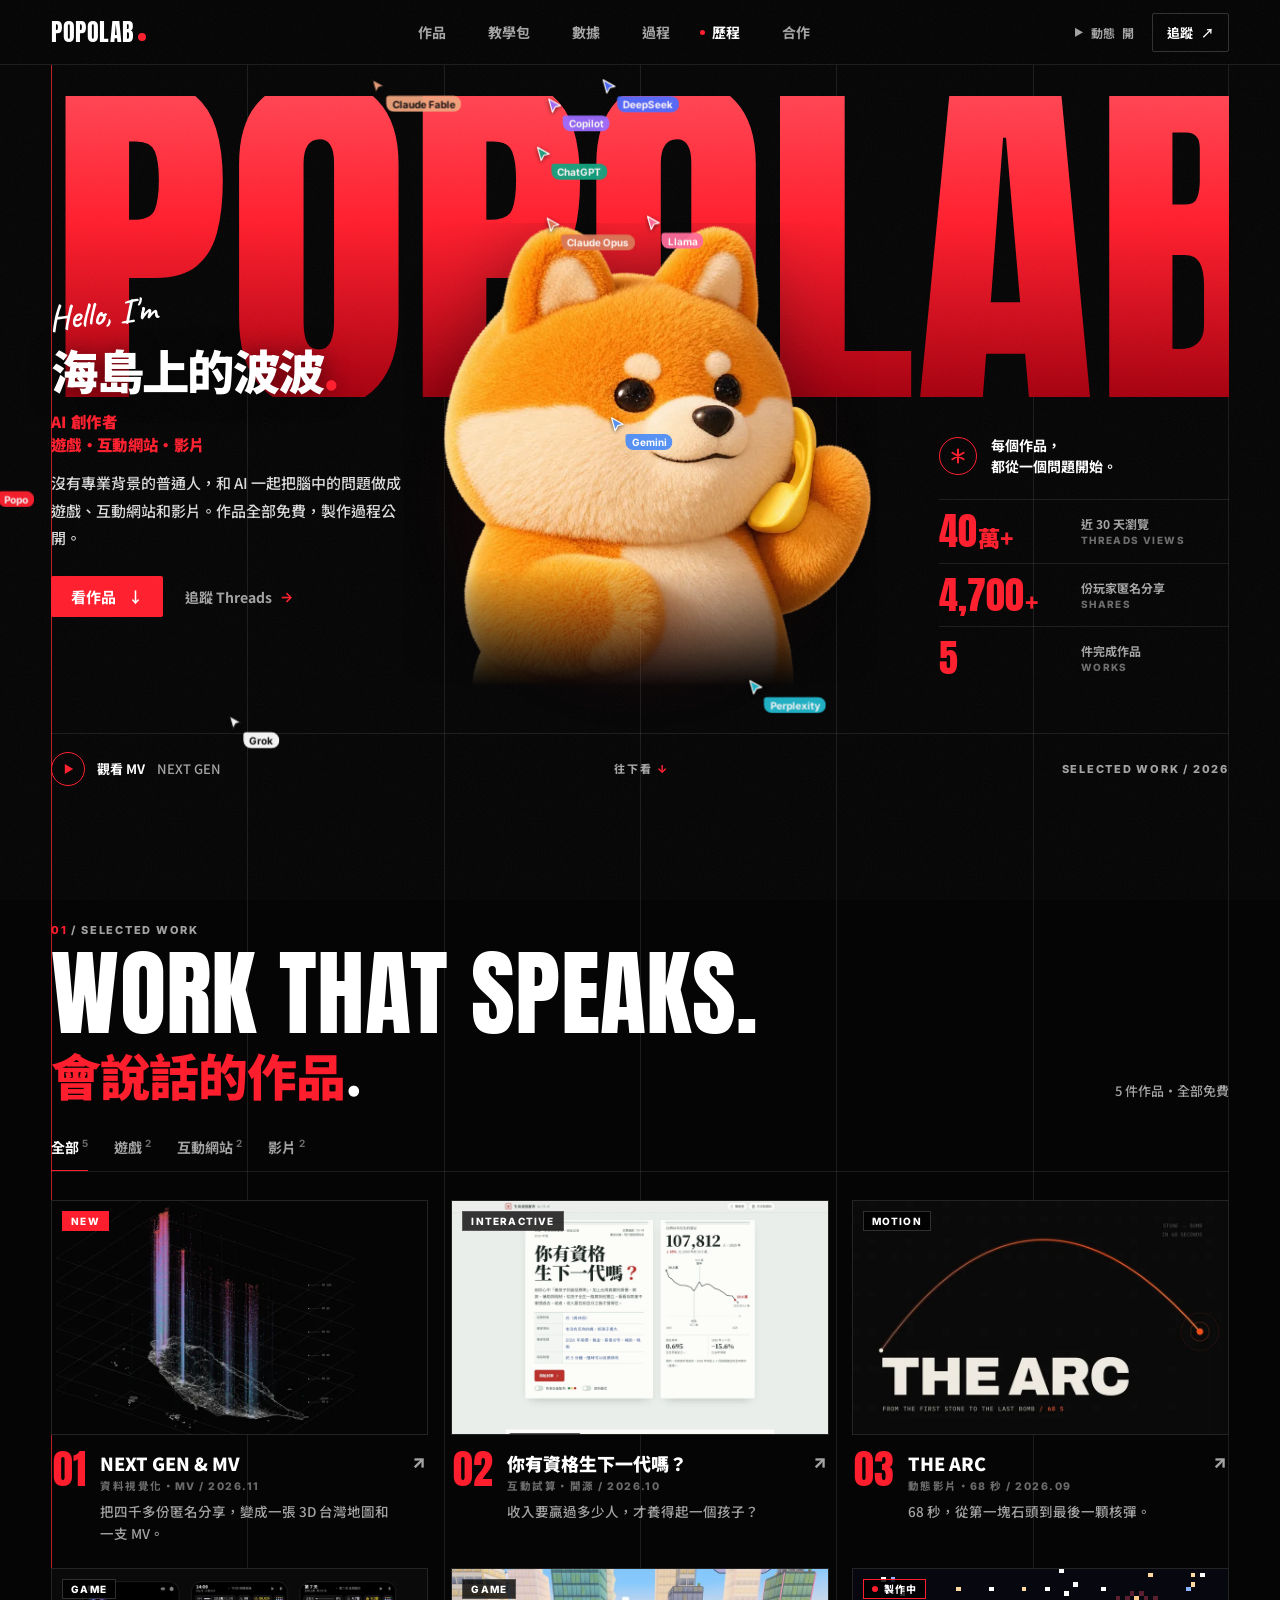
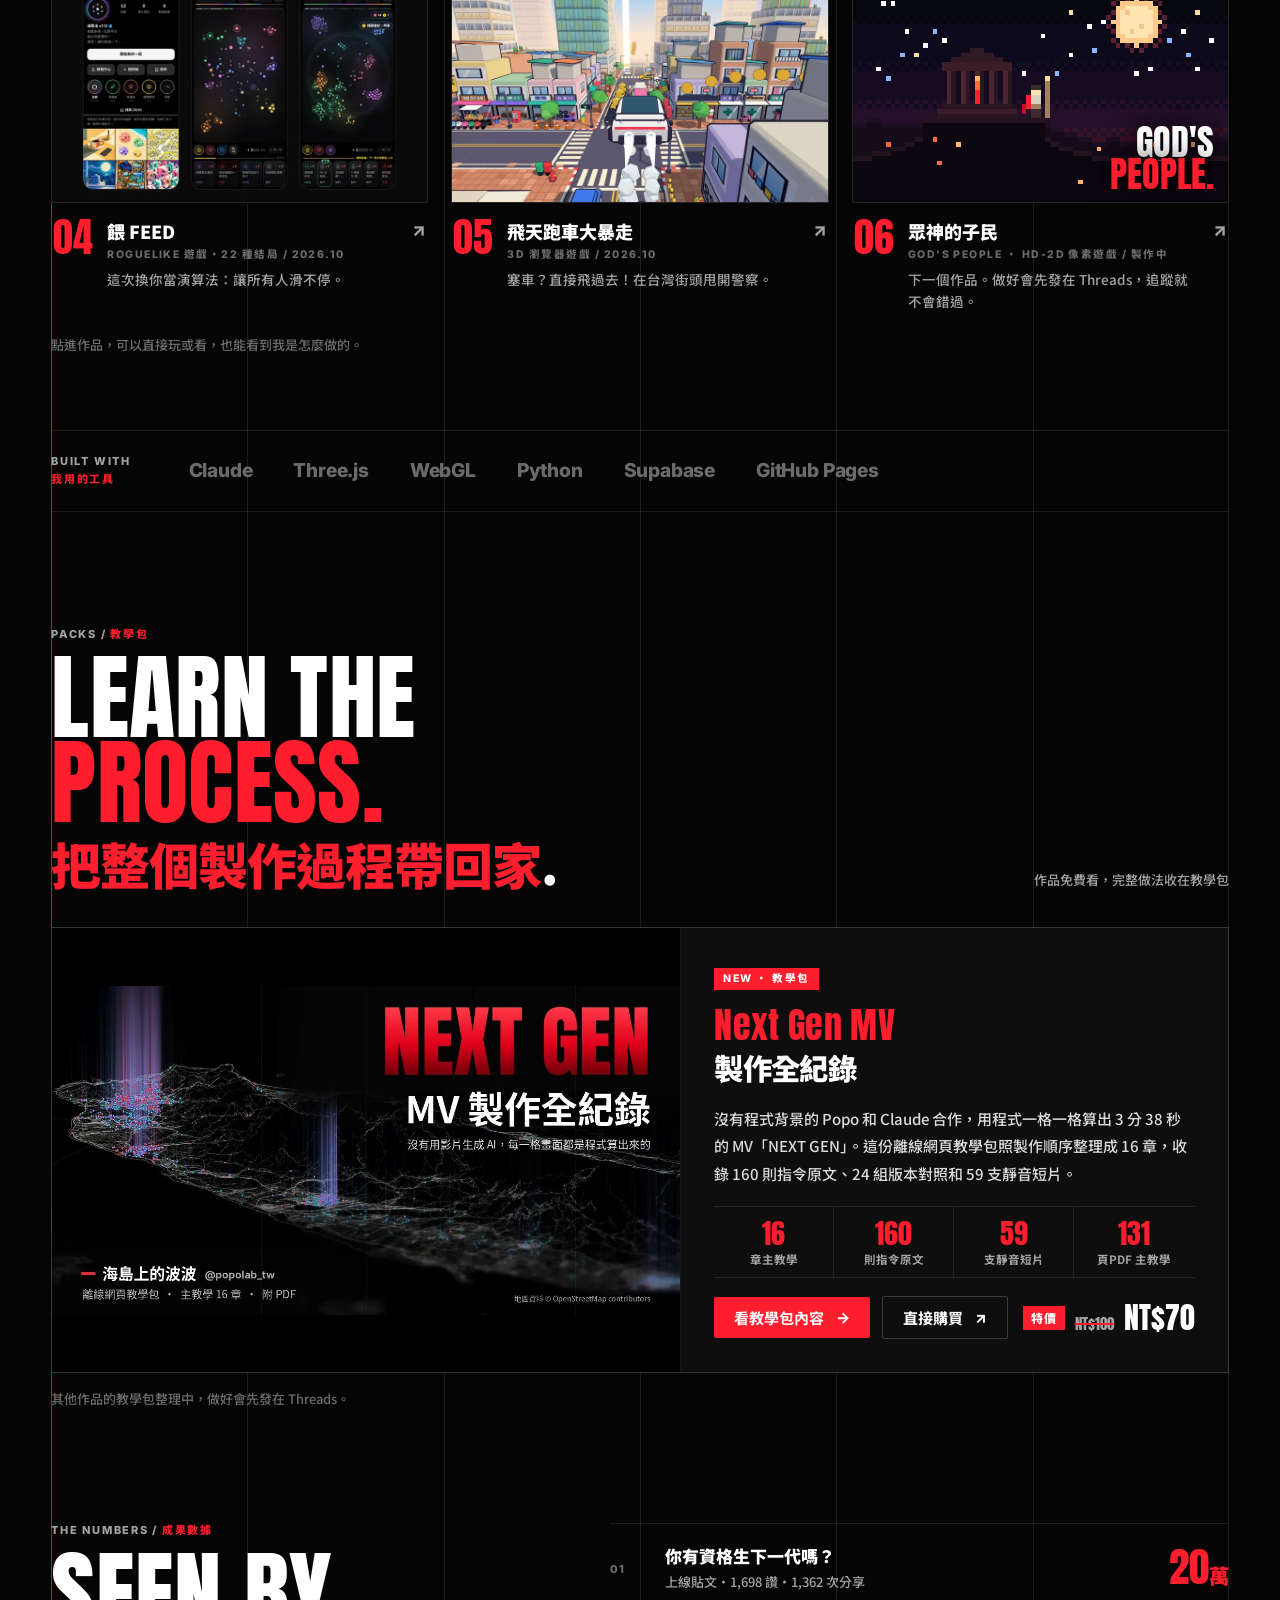
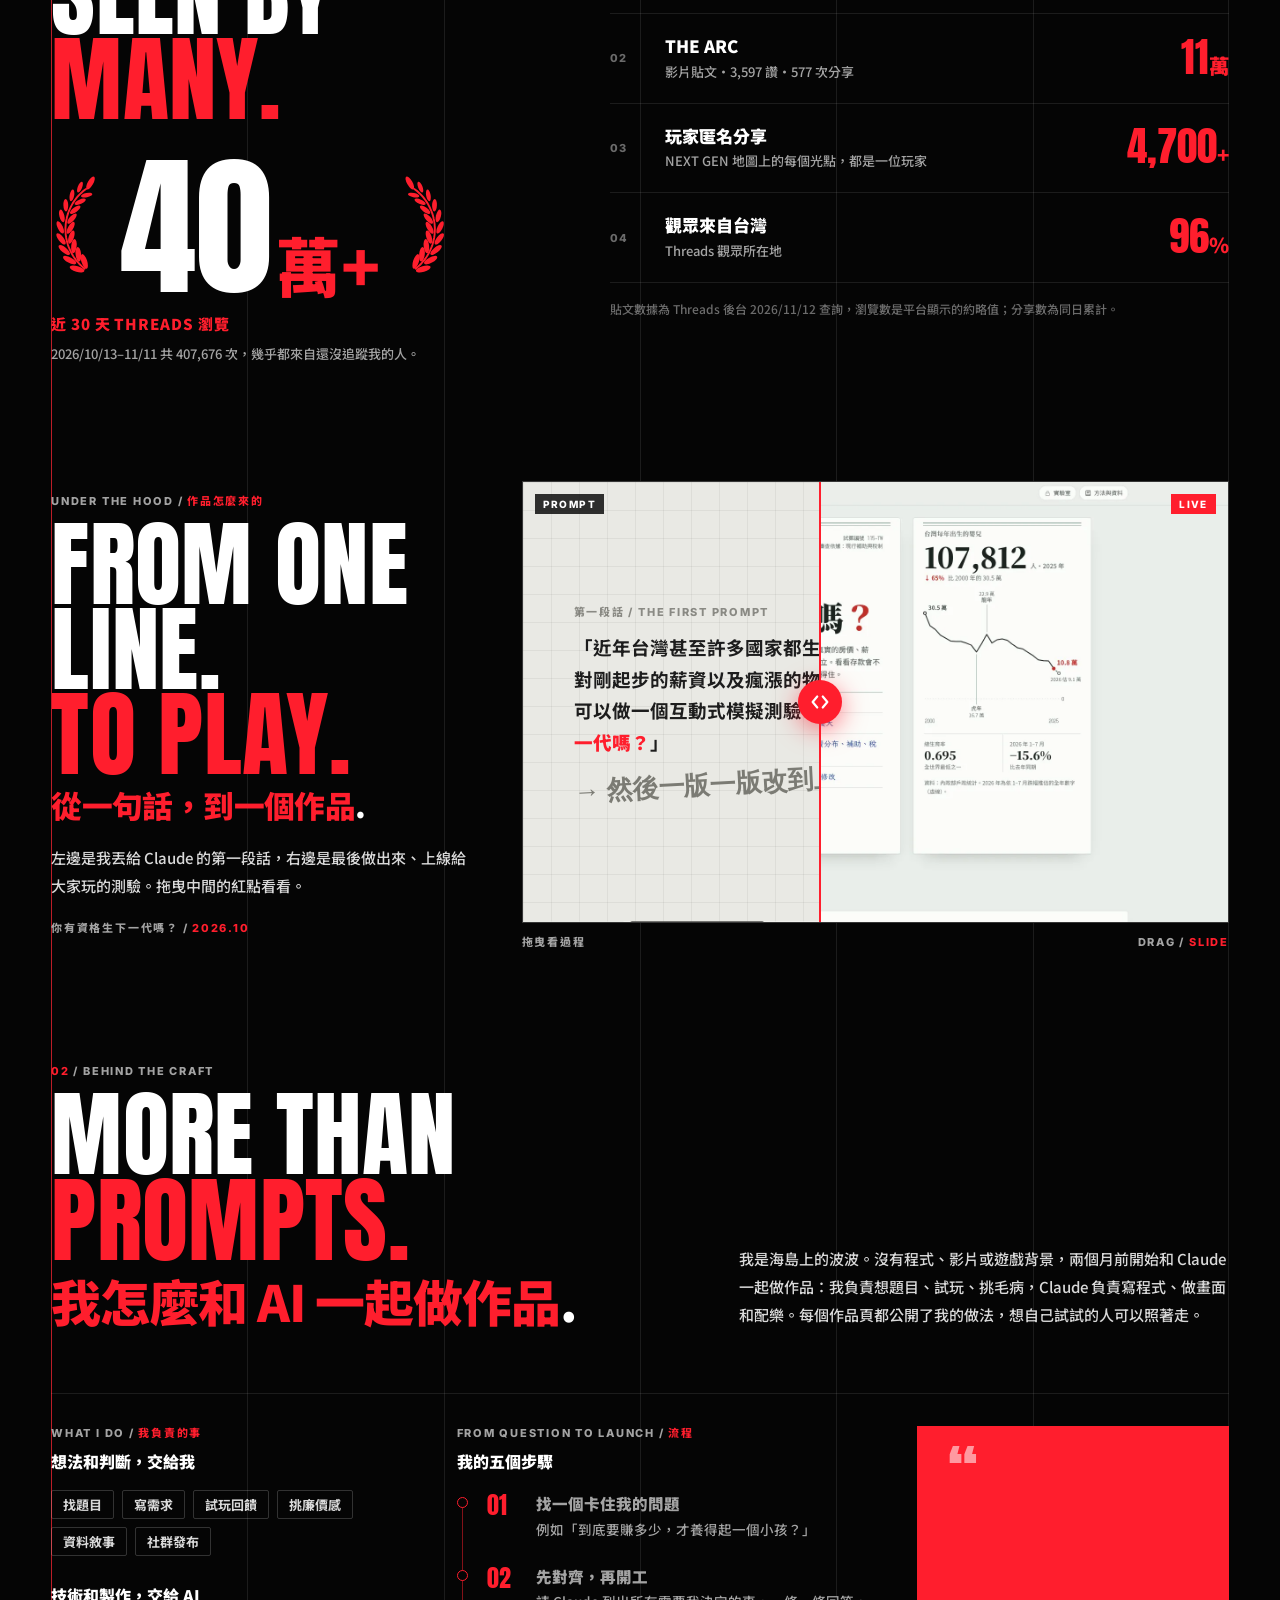
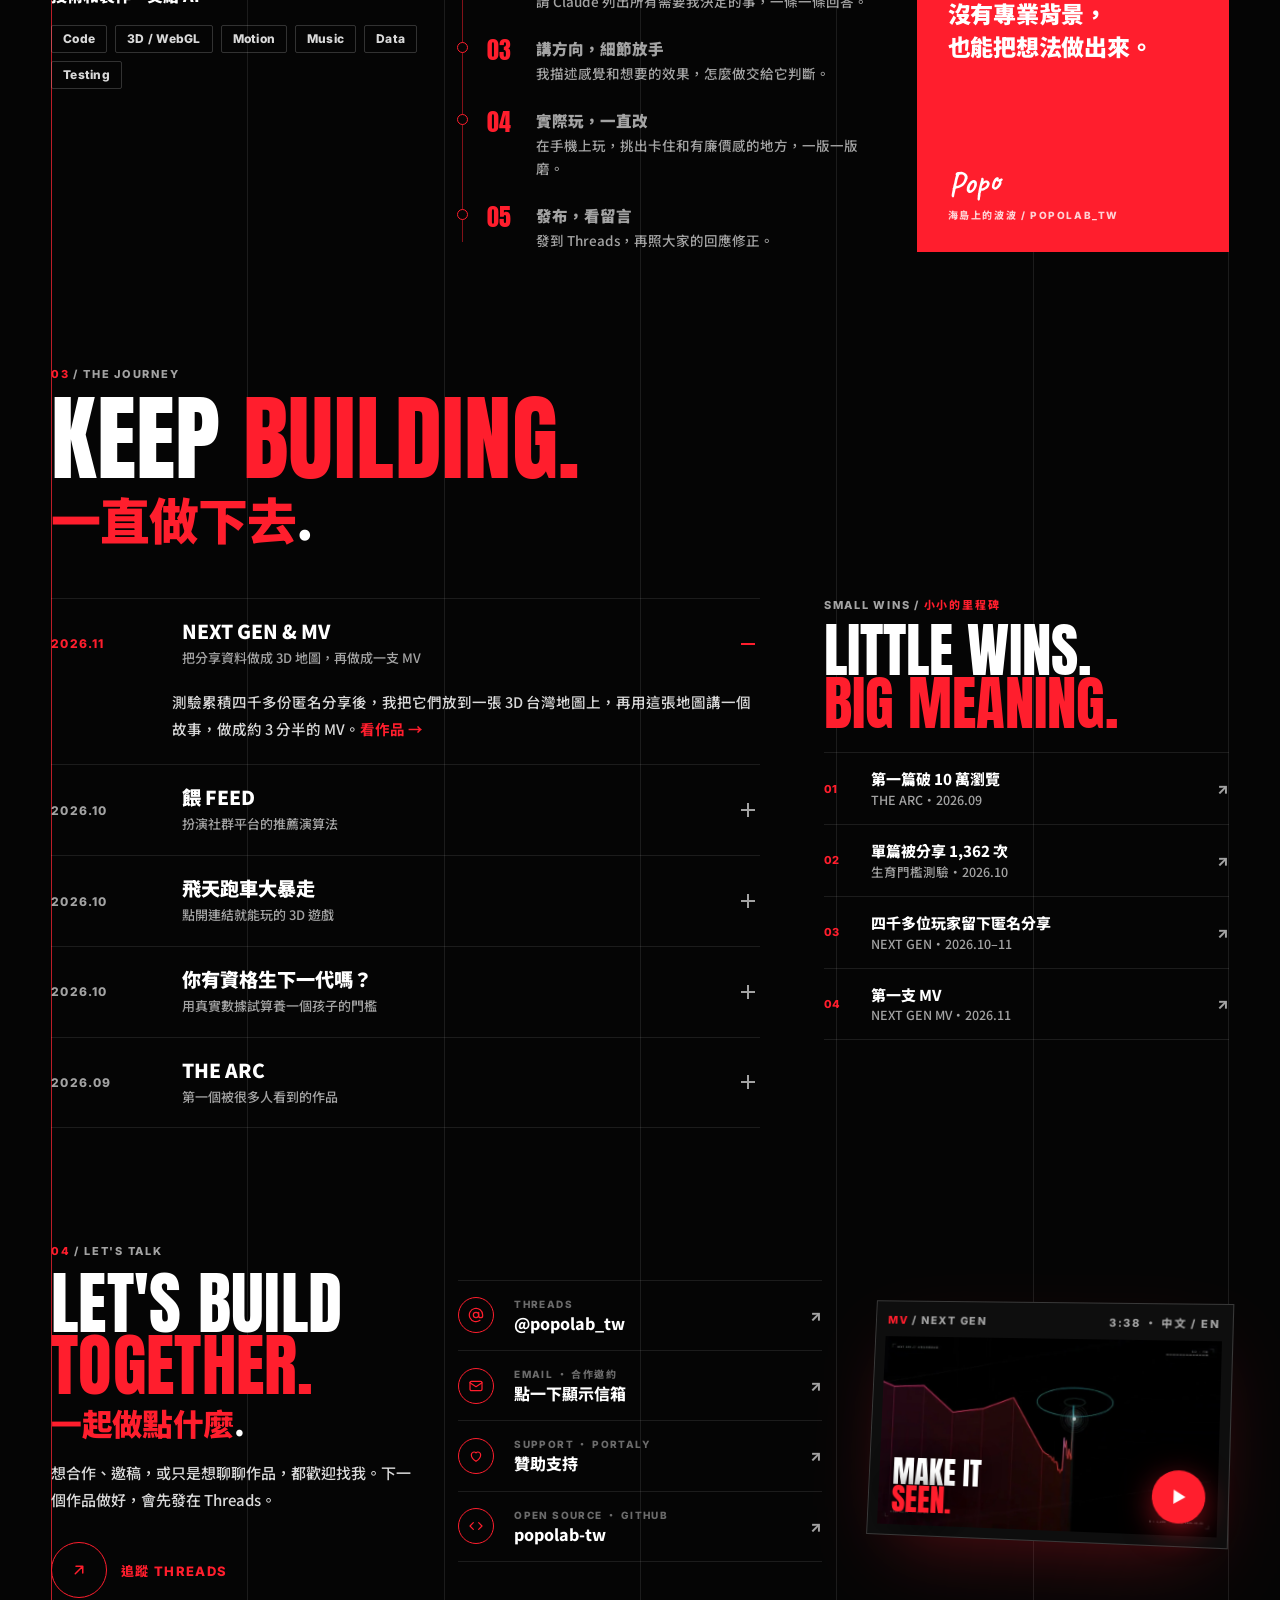
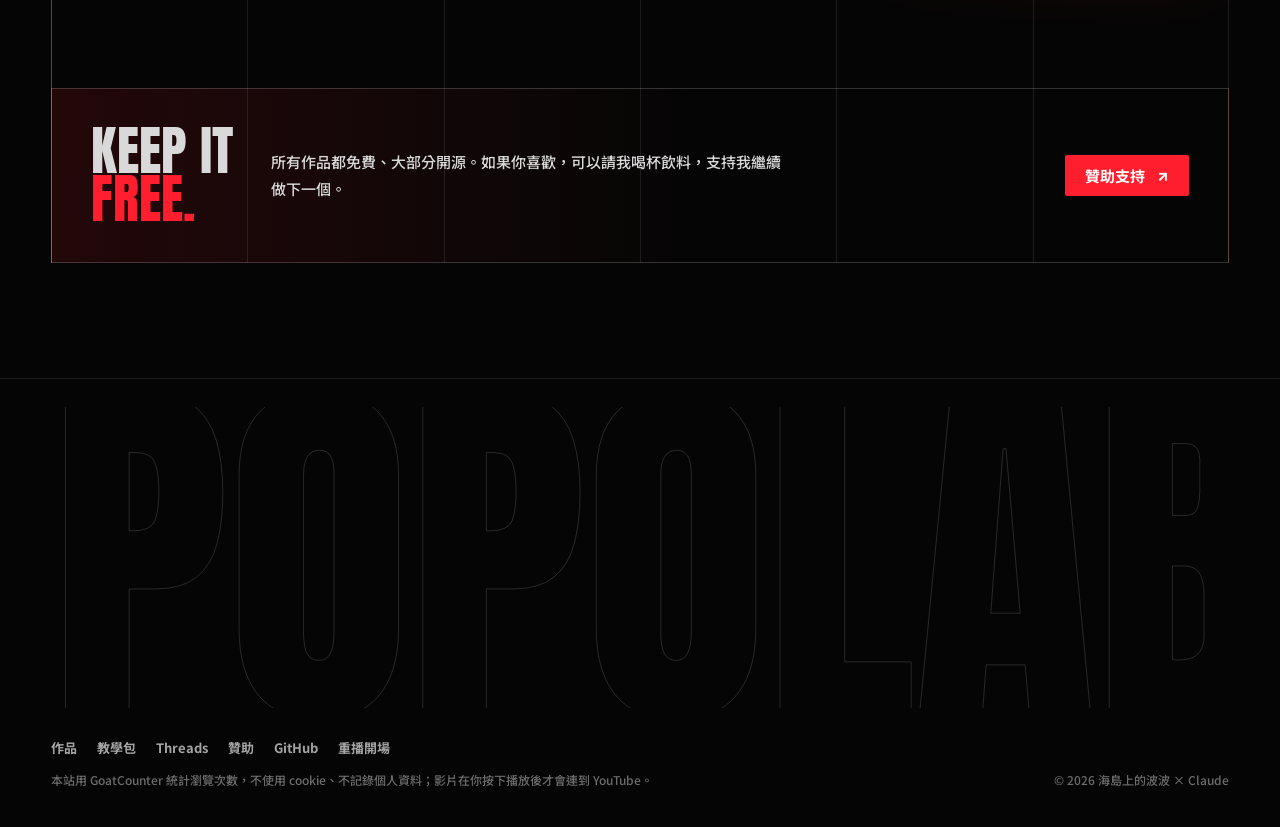
==== commit 776ea8ec: "教學包上架：購買連結、特價 NT$70，專屬頁改成圖組牆和高密度排版 - 首頁、教學包頁、NEXT GEN 作品頁的購買按鈕連到 Portaly，顯示特價 NT$70（原價 NT$100） - 寫明取" ====
--- a/index.html
+++ b/index.html
@@ -21,11 +21,11 @@
 <link rel="preconnect" href="https://fonts.googleapis.com">
 <link rel="preconnect" href="https://fonts.gstatic.com" crossorigin>
 <link rel="stylesheet" href="https://fonts.googleapis.com/css2?family=Anton&family=Caveat:wght@600&family=Inter:wght@500;700;800&family=Noto+Sans+TC:wght@500;700;900&display=swap">
-<link rel="stylesheet" href="/assets/css/site.css?v=cbe4bda6">
+<link rel="stylesheet" href="/assets/css/site.css?v=138cfcc7">
 <script>
 (function(){try{var d=document.documentElement,r=matchMedia('(prefers-reduced-motion: reduce)').matches,m=localStorage.getItem('popolab-motion'),i=localStorage.getItem('popolab-intro');if(!r&&m!=='off'&&i!=='off'&&!location.hash&&!(history.scrollRestoration&&window.scrollY>10)){d.classList.add('swarm-pending');setTimeout(function(){if(!window.POPOLAB_SWARM_STARTED)d.classList.remove('swarm-pending')},3500)}}catch(e){}})();
 </script>
-<script src="/assets/js/site.js?v=3e5c4992" defer></script>
+<script src="/assets/js/site.js?v=8811f9b0" defer></script>
 <script src="/assets/js/swarm.js?v=ccde3b0c" defer></script>
 <script data-goatcounter="https://popolab.goatcounter.com/count" async src="https://gc.zgo.at/count.js"></script>
 </head>
@@ -159,8 +159,8 @@
         <div class="pc-nums"><div><b>16</b><span>章主教學</span></div><div><b>160</b><span>則指令原文</span></div><div><b>59</b><span>支靜音短片</span></div><div><b>131</b><span>頁PDF 主教學</span></div></div>
         <div class="pc-actions">
           <a class="btn btn-red" href="/packs/next-gen-mv/">看教學包內容 <span class="arr">→</span></a>
-          <a class="btn btn-line" aria-disabled="true" role="link" title="教學包即將上架">即將上架 <span class="arr">↗</span></a>
-          <p class="price tbd">價格即將公布</p>
+          <a class="btn btn-line" href="https://portaly.cc/popolab_tw/product/VEsXRnvY6JBuMQpeQuv6?utm_source=popolab-site&amp;utm_medium=home" target="_blank" rel="noopener">直接購買 <span class="arr">↗</span></a>
+          <p class="price"><span class="sale">特價</span><s class="was">NT$100</s>NT$70</p>
         </div>
       </div>
     </article>
--- a/assets/css/site.css
+++ b/assets/css/site.css
@@ -392,7 +392,9 @@
 /* ---------- 教學包 ---------- */
 .btn[aria-disabled="true"]{background:var(--surface-2);color:var(--mute);cursor:not-allowed;border:1px solid var(--line-strong)}
 .btn[aria-disabled="true"] .arr{opacity:.5}
-.price{font:400 clamp(40px,4vw,60px)/1 var(--display);color:var(--ink)}
+.price{display:flex;flex-wrap:wrap;align-items:baseline;gap:4px 10px;font:400 clamp(40px,4vw,60px)/1 var(--display);color:var(--ink)}
+.price .sale{align-self:center;background:var(--red);color:#fff;font:900 12px/1 var(--zh);letter-spacing:.08em;padding:6px 8px}
+.price .was{font:400 .5em/1 var(--display);color:var(--mute);text-decoration:line-through;text-decoration-color:var(--red);text-decoration-thickness:2px}
 .price small{font:700 14px var(--zh);color:var(--mute);margin-left:8px}
 .price.tbd{font:900 22px/1.3 var(--zh);color:var(--ink-2)}
 .pk-tag{display:inline-flex;align-items:center;gap:8px;background:var(--red);color:#fff;font:800 10.5px/1 var(--ui);letter-spacing:.14em;text-transform:uppercase;padding:6px 9px}
@@ -428,39 +430,75 @@
 .pk-nums b{display:block;font:400 clamp(40px,3.8vw,62px)/.95 var(--display);color:var(--red);white-space:nowrap}
 .pk-nums b small{font:900 .42em var(--zh);margin-left:2px}
 .pk-nums span{display:block;font:700 13px/1.5 var(--zh);color:var(--mute);margin-top:6px}
-.fit{display:grid;grid-template-columns:minmax(0,1fr) minmax(0,1fr);gap:12px}
-.fit > div{border:1px solid var(--line-strong);padding:20px;background:var(--surface)}
-.fit h4{font:900 16px/1.4 var(--zh);margin:0 0 10px;display:flex;gap:10px;align-items:center}
-.fit h4 i{font-style:normal;width:24px;height:24px;border-radius:50%;display:grid;place-items:center;font:800 13px var(--ui)}
-.fit .yes h4 i{background:var(--red);color:#fff}
-.fit .no h4 i{border:1.5px solid var(--dim);color:var(--mute)}
-.fit li{position:relative;padding-left:16px;margin-top:8px;font:500 14.5px/1.75 var(--zh);color:var(--ink-2)}
-.fit li::before{content:"";position:absolute;left:0;top:.8em;width:7px;height:2px;background:var(--red)}
-.fit .no li::before{background:var(--dim)}
-.toc{display:grid;grid-template-columns:repeat(2,minmax(0,1fr));column-gap:28px;border-top:1px solid var(--line)}
-.toc li{display:grid;grid-template-columns:2.4em minmax(0,1fr);gap:10px;align-items:baseline;padding:13px 0;border-bottom:1px solid var(--line);font:700 15px/1.5 var(--zh)}
-.toc li b{font:400 22px/1 var(--display);color:var(--red)}
-.appx{display:grid;gap:10px;margin-top:20px}
-.appx li{border:1px solid var(--line);padding:16px 18px;background:var(--surface)}
-.appx b{display:block;font:900 15.5px/1.5 var(--zh);color:var(--ink)}
-.appx span{display:block;font:500 14px/1.75 var(--zh);color:var(--mute);margin-top:4px}
-.feat{display:grid;grid-template-columns:minmax(0,1fr) minmax(0,1.25fr);gap:clamp(20px,3.4vw,56px);align-items:center;margin-top:clamp(40px,5vw,72px)}
-.feat.rev{grid-template-columns:minmax(0,1.25fr) minmax(0,1fr)}
-.feat.rev .ft-txt{order:2}
-.feat .ft-txt h3{font:900 clamp(20px,1.8vw,26px)/1.4 var(--zh);margin:10px 0 12px}
-.feat .ft-txt p{font:500 15.5px/1.9 var(--zh);color:var(--ink-2)}
-.shot{margin:0;border:1px solid var(--line-strong);background:var(--surface)}
-.shot img{width:100%;height:auto}
-.shot figcaption{padding:10px 12px;font:600 12.5px/1.6 var(--zh);color:var(--mute)}
-.phones{display:grid;grid-template-columns:repeat(2,minmax(0,1fr));gap:12px;max-width:520px}
-.use-steps{counter-reset:u;display:grid;gap:10px}
-.use-steps li{counter-increment:u;position:relative;padding:14px 16px 14px 58px;border:1px solid var(--line);background:var(--surface);font:500 15px/1.75 var(--zh);color:var(--ink-2)}
-.use-steps li::before{content:counter(u,decimal-leading-zero);position:absolute;left:16px;top:12px;font:400 26px/1.2 var(--display);color:var(--red)}
-.use-steps b{color:var(--ink)}
-.spec{display:grid;grid-template-columns:8.5em minmax(0,1fr);border-top:1px solid var(--line);margin:0}
-.spec dt,.spec dd{padding:11px 0;border-bottom:1px solid var(--line);margin:0;font:500 14.5px/1.7 var(--zh)}
-.spec dt{font-weight:800;color:var(--mute)}
-.spec dd{color:var(--ink-2)}
+.pk-top{padding-top:clamp(28px,3.4vw,52px)}
+.pk-title{font-size:clamp(64px,9.4vw,152px)}
+.pk-hero .w-hook{margin-top:14px;max-width:26em}
+.pk-sec{position:relative;z-index:1;margin-top:clamp(44px,5vw,76px)}
+.pk-top + .pk-sec{margin-top:clamp(28px,3vw,44px)}
+.pk-h{display:flex;justify-content:space-between;align-items:baseline;gap:12px;padding-bottom:10px;margin-bottom:14px;border-bottom:1px solid var(--line)}
+.pk-h2{font:900 clamp(22px,2.1vw,30px)/1.35 var(--zh);letter-spacing:-.02em;margin:0 0 12px}
+.pk-h2 .r{color:var(--red)}
+/* 圖組牆 */
+.pk-gallery{display:grid;gap:10px}
+.pk-row{display:grid;gap:10px}
+.pk-row.r1{grid-template-columns:minmax(0,2fr) minmax(0,1fr)}
+.pk-row.r1 .t-a{grid-row:1/3}
+.pk-row.r2{grid-template-columns:repeat(3,minmax(0,1fr))}
+.pk-row.r3{grid-template-columns:minmax(0,1.633fr) minmax(0,.488fr) minmax(0,.488fr)}
+.pk-tile{position:relative;display:block;overflow:hidden;border:1px solid var(--line-strong);background:#000;transition:border-color .25s}
+.pk-tile img{display:block;width:100%;height:auto;transition:transform .6s cubic-bezier(.2,.7,.2,1)}
+.pk-tile.t-a img,.pk-row.r3 .pk-tile img{position:absolute;inset:0;height:100%;object-fit:cover;object-position:left top}
+.pk-row.r3 .t-h,.pk-row.r3 .t-i{aspect-ratio:420/860}
+.pk-tile::after{content:"";position:absolute;inset:auto 0 0 0;height:46%;background:linear-gradient(transparent,rgba(5,5,5,.7));pointer-events:none}
+.pk-tile .cap{position:absolute;left:8px;bottom:8px;z-index:1;display:inline-flex;align-items:center;gap:8px;max-width:calc(100% - 16px);background:rgba(5,5,5,.88);border:1px solid var(--line-strong);padding:6px 9px;font:800 12.5px/1.3 var(--zh);color:#fff}
+.pk-tile .cap b{font:400 16px/1 var(--display);color:var(--red)}
+.pk-tile.t-a .cap{left:12px;bottom:12px;font-size:14.5px;padding:8px 12px}
+.pk-tile.t-a .cap b{font-size:20px}
+.pk-tile .zoom{position:absolute;right:8px;top:8px;z-index:1;width:30px;height:30px;display:grid;place-items:center;background:var(--red);color:#fff;font:800 16px/1 var(--ui);opacity:0;transform:scale(.8);transition:opacity .25s,transform .25s}
+.pk-tile:hover,.pk-tile:focus-visible{border-color:var(--red)}
+.pk-tile:hover img{transform:scale(1.03)}
+.pk-tile:hover .zoom,.pk-tile:focus-visible .zoom{opacity:1;transform:none}
+/* 關於＋學到什麼 */
+.pk-about{display:grid;grid-template-columns:minmax(0,1.15fr) minmax(0,.85fr);gap:clamp(24px,3.6vw,56px)}
+.pk-about p{font:500 15px/1.85 var(--zh);color:var(--ink-2);margin-top:10px}
+.pk-about p strong{color:var(--ink)}
+.pk-about p.small{font-size:13.5px;color:var(--mute)}
+.learn li{display:grid;grid-template-columns:2.2em minmax(0,1fr);gap:10px;align-items:baseline;padding:11px 0;border-bottom:1px solid var(--line);font:700 14.5px/1.6 var(--zh)}
+.learn li b{font:400 20px/1 var(--display);color:var(--red)}
+/* 目錄＋附錄 */
+.pk-contents{display:grid;grid-template-columns:minmax(0,1.2fr) minmax(0,1fr);gap:clamp(24px,3.6vw,56px)}
+.toc2{display:grid;grid-template-columns:repeat(2,minmax(0,1fr));grid-template-rows:repeat(8,auto);grid-auto-flow:column;column-gap:22px}
+.toc2 li{display:grid;grid-template-columns:2em minmax(0,1fr);gap:8px;align-items:baseline;padding:8px 0;border-bottom:1px solid var(--line);font:700 14px/1.45 var(--zh)}
+.toc2 li b{font:400 17px/1 var(--display);color:var(--red)}
+.appx2{display:grid;gap:8px}
+.appx2 li{display:grid;grid-template-columns:62px minmax(0,1fr);gap:12px;align-items:center;border:1px solid var(--line);background:var(--surface);padding:10px 14px 10px 12px}
+.appx2 .ax-n{font:400 30px/1 var(--display);color:var(--red);text-align:center;white-space:nowrap}
+.appx2 .ax-n small{font:900 12px var(--zh);margin-left:1px}
+.appx2 .ax-t{font:500 13px/1.6 var(--zh);color:var(--mute)}
+.appx2 .ax-t b{display:block;font:900 14.5px/1.5 var(--zh);color:var(--ink)}
+/* 適合誰／怎麼用／規格 */
+.pk-info{display:grid;grid-template-columns:repeat(3,minmax(0,1fr));gap:12px}
+.info-card{border:1px solid var(--line-strong);background:var(--surface);padding:18px 20px 20px}
+.info-card .label{padding-bottom:10px;margin-bottom:6px;border-bottom:1px solid var(--line)}
+.info-card li{position:relative;padding:7px 0 7px 18px;font:500 14px/1.65 var(--zh);color:var(--ink-2)}
+.info-card .ok li::before{content:"✓";position:absolute;left:0;color:var(--red);font-weight:800}
+.info-card .ng{margin-top:6px;border-top:1px dashed var(--line)}
+.info-card .ng li{color:var(--mute)}
+.info-card .ng li::before{content:"×";position:absolute;left:0;color:var(--dim);font:800 15px/1.65 var(--ui)}
+.steps2{counter-reset:s}
+.steps2 li{counter-increment:s;padding-left:30px}
+.steps2 li::before{content:counter(s,decimal-leading-zero);position:absolute;left:0;top:8px;font:400 18px/1.2 var(--display);color:var(--red)}
+.steps2 b,.spec2 b{color:var(--ink)}
+.spec2{display:grid;grid-template-columns:3.4em minmax(0,1fr);margin:0}
+.spec2 dt,.spec2 dd{margin:0;padding:7px 0;border-bottom:1px solid var(--line);font:500 13.5px/1.6 var(--zh)}
+.spec2 dt{font-weight:800;color:var(--mute)}
+.spec2 dd{color:var(--ink-2)}
+/* 不包含 */
+.not2{display:grid;grid-template-columns:repeat(5,minmax(0,1fr));gap:10px}
+.not2 li{border:1px solid var(--line);padding:14px 14px 16px;font:500 13px/1.65 var(--zh);color:var(--mute)}
+.not2 li b{display:flex;gap:8px;align-items:baseline;font:900 14.5px/1.4 var(--zh);color:var(--ink);margin-bottom:6px}
+.not2 li b::before{content:"×";color:var(--red);font:800 15px/1 var(--ui)}
+.not2 a{color:var(--ink);text-decoration:underline;text-underline-offset:3px}
 .faq details{border-top:1px solid var(--line)}
 .faq details:last-child{border-bottom:1px solid var(--line)}
 .faq summary{list-style:none;cursor:pointer;display:grid;grid-template-columns:2.2em minmax(0,1fr) 24px;gap:10px;align-items:center;padding:18px 0;font:900 16.5px/1.5 var(--zh)}
@@ -472,10 +510,24 @@
 .faq details[open] .pm{color:var(--red)}
 .faq details[open] .pm::after{transform:rotate(0)}
 .faq .a{padding:0 0 20px calc(2.2em + 10px);font:500 15px/1.9 var(--zh);color:var(--ink-2);max-width:46em}
-.faq .a img{margin-top:14px;border:1px solid var(--line-strong)}
-.not-incl li{display:grid;grid-template-columns:22px minmax(0,1fr);gap:8px;padding:12px 0;border-bottom:1px solid var(--line);font:500 14.5px/1.75 var(--zh);color:var(--ink-2)}
-.not-incl li::before{content:"×";color:var(--dim);font:800 16px/1.6 var(--ui)}
-.not-incl b{color:var(--ink)}
+.faq2{display:grid;grid-template-columns:repeat(2,minmax(0,1fr));column-gap:28px;align-items:start}
+.faq2 details{border-bottom:1px solid var(--line);border-top:0}
+.faq2 details:nth-child(-n+2){border-top:1px solid var(--line)}
+.faq2 summary{padding:14px 0;font-size:15.5px}
+.faq2 .a{font-size:14px;line-height:1.85;padding-bottom:16px}
+/* 圖片放大 */
+.lb{position:fixed;inset:0;z-index:120;background:rgba(5,5,5,.95);display:grid;grid-template-rows:auto minmax(0,1fr) auto;gap:12px;padding:14px clamp(12px,3vw,40px) max(16px,env(safe-area-inset-bottom))}
+.lb[hidden]{display:none}
+.lb-top{display:flex;justify-content:space-between;align-items:center;gap:12px}
+.lb-top .label b{color:var(--red)}
+.lb-stage{position:relative;display:grid;grid-template:minmax(0,1fr)/minmax(0,1fr);place-items:center;min-height:0}
+.lb-stage img{max-width:100%;max-height:100%;width:auto;height:auto;object-fit:contain;border:1px solid var(--line-strong);background:#000}
+.lb-cap{max-width:52em;margin:0 auto;text-align:center;font:500 14px/1.7 var(--zh);color:var(--ink-2)}
+.lb-btn{width:44px;height:44px;display:grid;place-items:center;border:1px solid var(--line-strong);background:rgba(16,16,18,.9);color:var(--ink);font:800 18px/1 var(--ui);cursor:pointer;transition:border-color .2s,background .2s}
+.lb-btn:hover,.lb-btn:focus-visible{border-color:var(--red);background:var(--red)}
+.lb-prev,.lb-next{position:absolute;top:50%;transform:translateY(-50%);z-index:1}
+.lb-prev{left:0}.lb-next{right:0}
+.lb-open{overflow:hidden}
 /* 作品頁：教學包橫幅與推廣區 */
 .pack-strip{display:flex;align-items:center;justify-content:space-between;gap:16px;flex-wrap:wrap;margin-top:22px;padding:14px 16px;border:1px solid var(--red);background:linear-gradient(90deg,rgba(255,30,45,.14),transparent 70%)}
 .pack-strip p{font:700 14.5px/1.6 var(--zh)}
@@ -493,25 +545,40 @@
 .pack-promo .vs .paid b{color:var(--red)}
 .pack-promo .vs li{font:500 13.5px/1.7 var(--zh);color:var(--ink-2);margin-top:3px}
 @media (max-width:1100px){
+  .pk-info{grid-template-columns:repeat(2,minmax(0,1fr))}
+  .pk-info .info-card:last-child{grid-column:1/-1}
+  .not2{grid-template-columns:repeat(3,minmax(0,1fr))}
   .pk-nums{grid-template-columns:repeat(3,minmax(0,1fr))}
   .pk-nums div:nth-child(3n){border-right:0}
   .pk-nums div:nth-child(4){padding-left:0}
   .pk-nums div:nth-child(-n+3){border-bottom:1px solid var(--line)}
 }
 @media (max-width:820px){
-  .pack-card,.pack-promo,.pk-hero,.feat,.feat.rev,.fit,.toc{grid-template-columns:minmax(0,1fr)}
+  .pack-card,.pack-promo,.pk-hero,.pk-about,.pk-contents,.pk-info,.faq2{grid-template-columns:minmax(0,1fr)}
+  .pk-info .info-card:last-child{grid-column:auto}
+  .pk-gallery{grid-template-columns:repeat(2,minmax(0,1fr));gap:8px}
+  .pk-row{display:contents}
+  .pk-row.r1 .t-a{grid-column:1/-1;grid-row:auto}
+  .pk-tile.t-a img{position:static;height:auto}
+  .pk-tile img,.pk-row.r3 .pk-tile img{position:absolute;inset:0;height:100%;object-fit:cover;object-position:left top}
+  .pk-tile{aspect-ratio:16/10}
+  .pk-tile.t-a{aspect-ratio:auto}
+  .pk-row.r3 .t-h,.pk-row.r3 .t-i{aspect-ratio:420/860}
+  .pk-tile .zoom{opacity:1;transform:none;width:26px;height:26px;font-size:14px}
+  .pk-tile .cap{font-size:12px;padding:5px 7px;left:6px;bottom:6px}
+  .not2{grid-template-columns:repeat(2,minmax(0,1fr))}
+  .toc2{column-gap:16px}
+  .lb-btn{width:40px;height:40px}
   .pack-card .pc-img,.pack-promo .pp-img{border-right:0;border-bottom:1px solid var(--line)}
-  .feat.rev .ft-txt{order:0}
   .pc-nums{grid-template-columns:repeat(2,minmax(0,1fr))}
   .pc-nums div:nth-child(2){border-right:0}
   .pc-nums div:nth-child(-n+2){border-bottom:1px solid var(--line)}
-  .pk-nums{grid-template-columns:repeat(2,minmax(0,1fr))}
-  .pk-nums div{padding-left:0;border-right:0;border-bottom:1px solid var(--line)}
-  .pk-nums div:nth-child(odd){border-right:1px solid var(--line)}
-  .pk-nums div:nth-child(even){padding-left:14px}
+  .pk-nums div{padding:14px 8px 12px}
+  .pk-nums b{font-size:34px}
+  .pk-nums span{font-size:12px;margin-top:4px}
   .pack-promo .vs{grid-template-columns:minmax(0,1fr)}
-  .spec{grid-template-columns:6.5em minmax(0,1fr)}
   .faq .a{padding-left:0}
+  .faq2 details:nth-child(2){border-top:0}
 }
 
 /* 進場淡入（只在允許動態時） */
